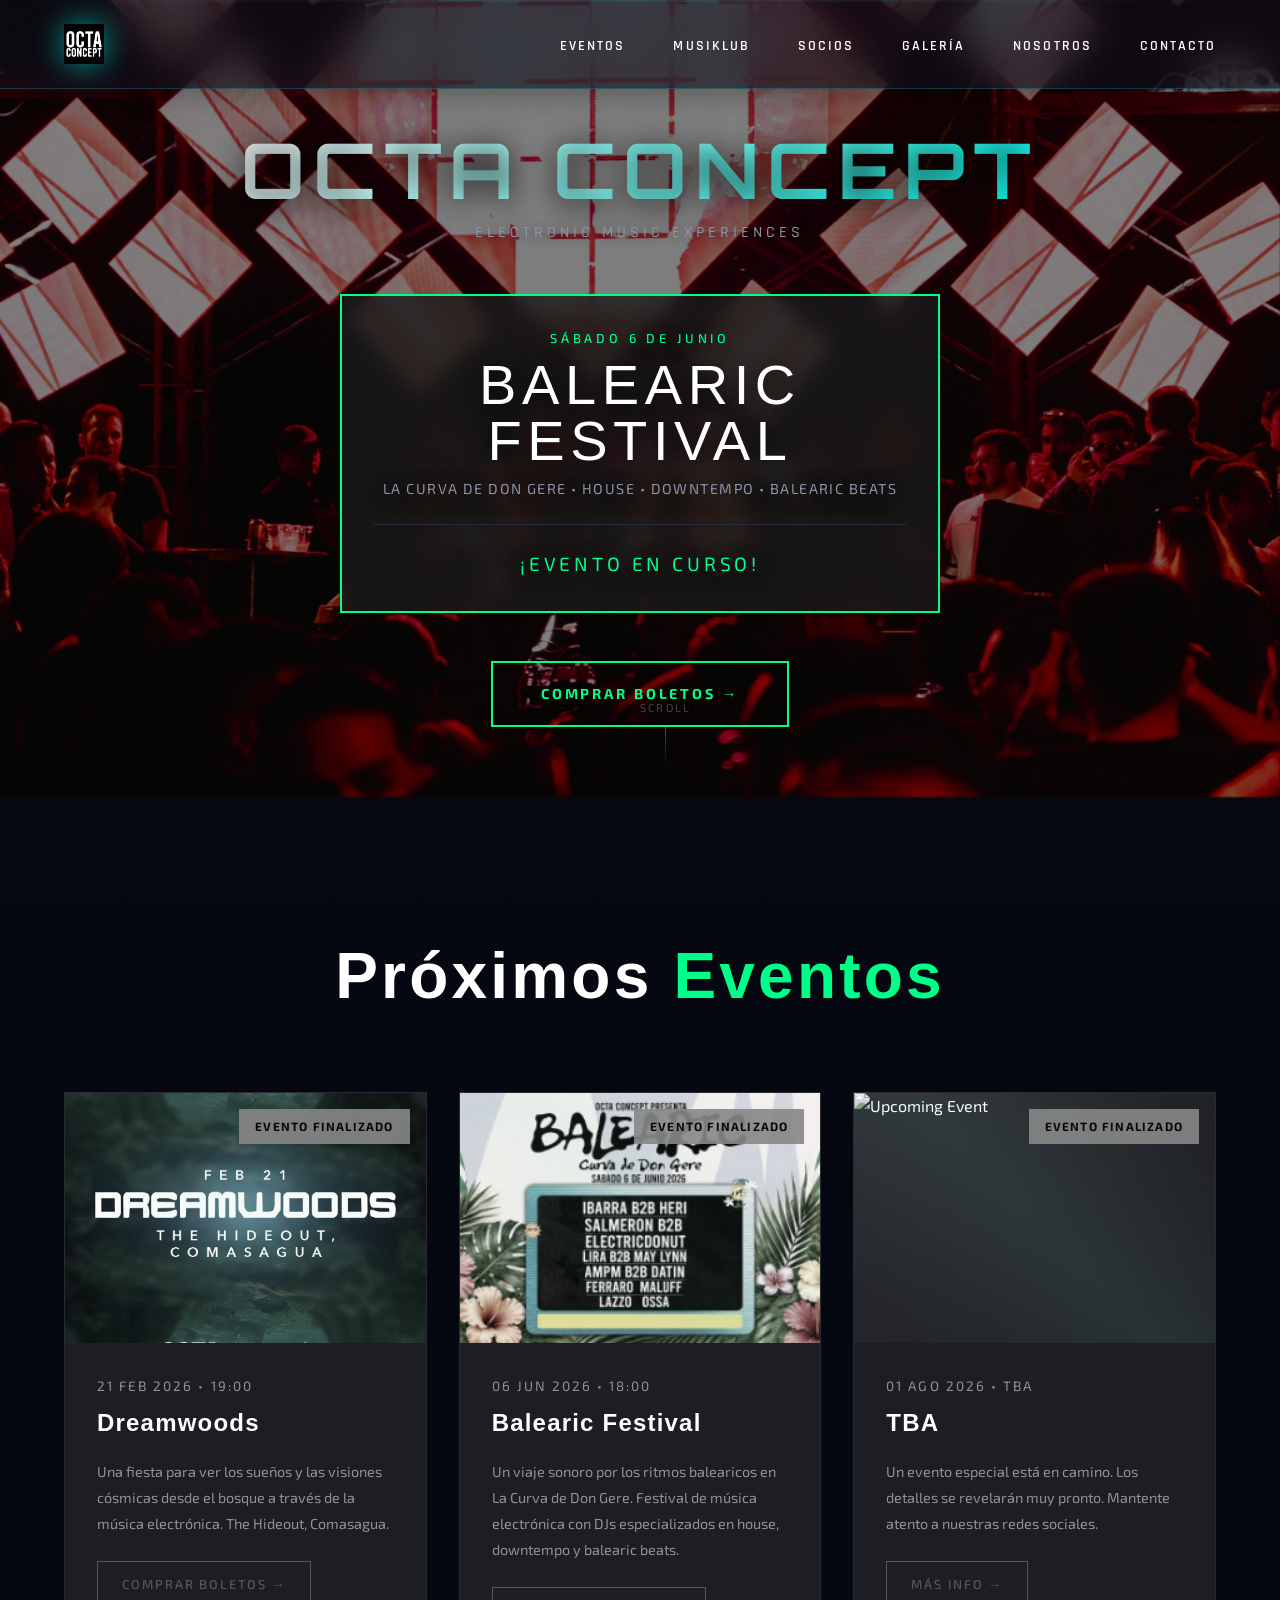
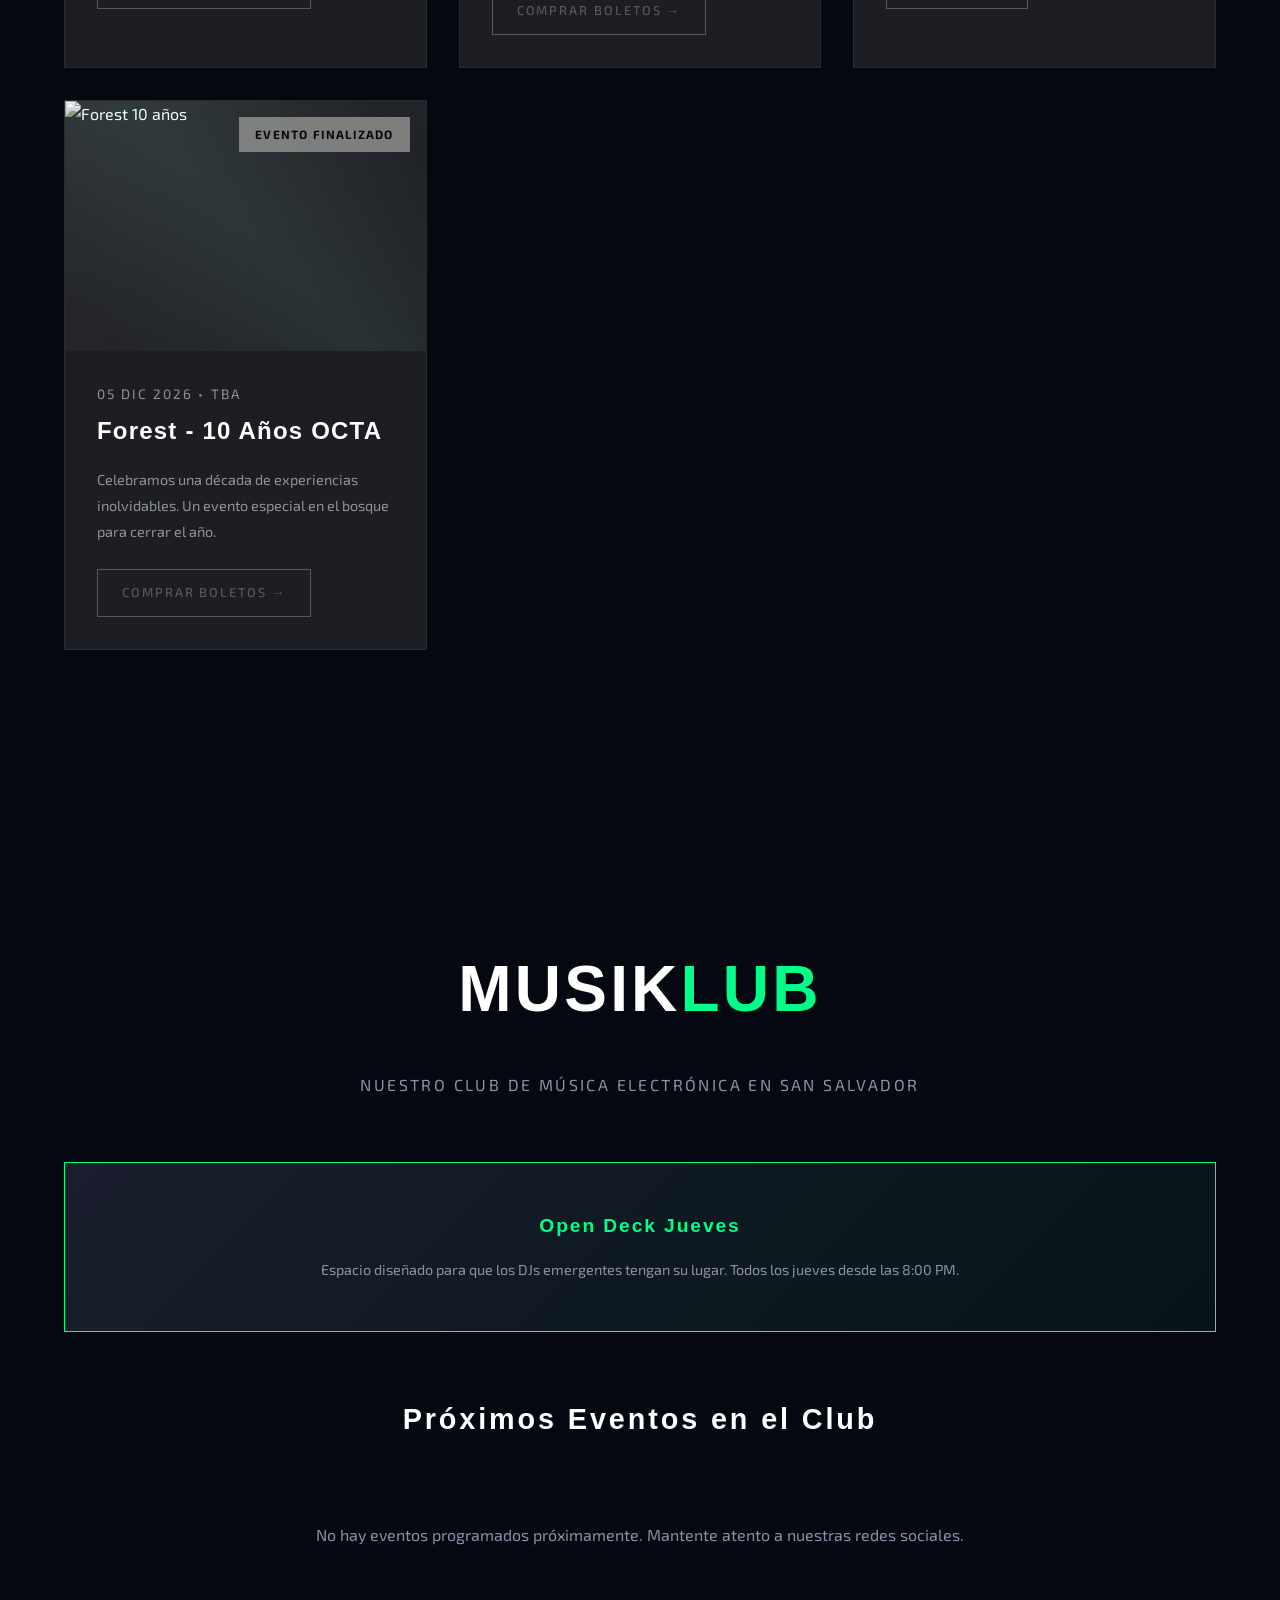
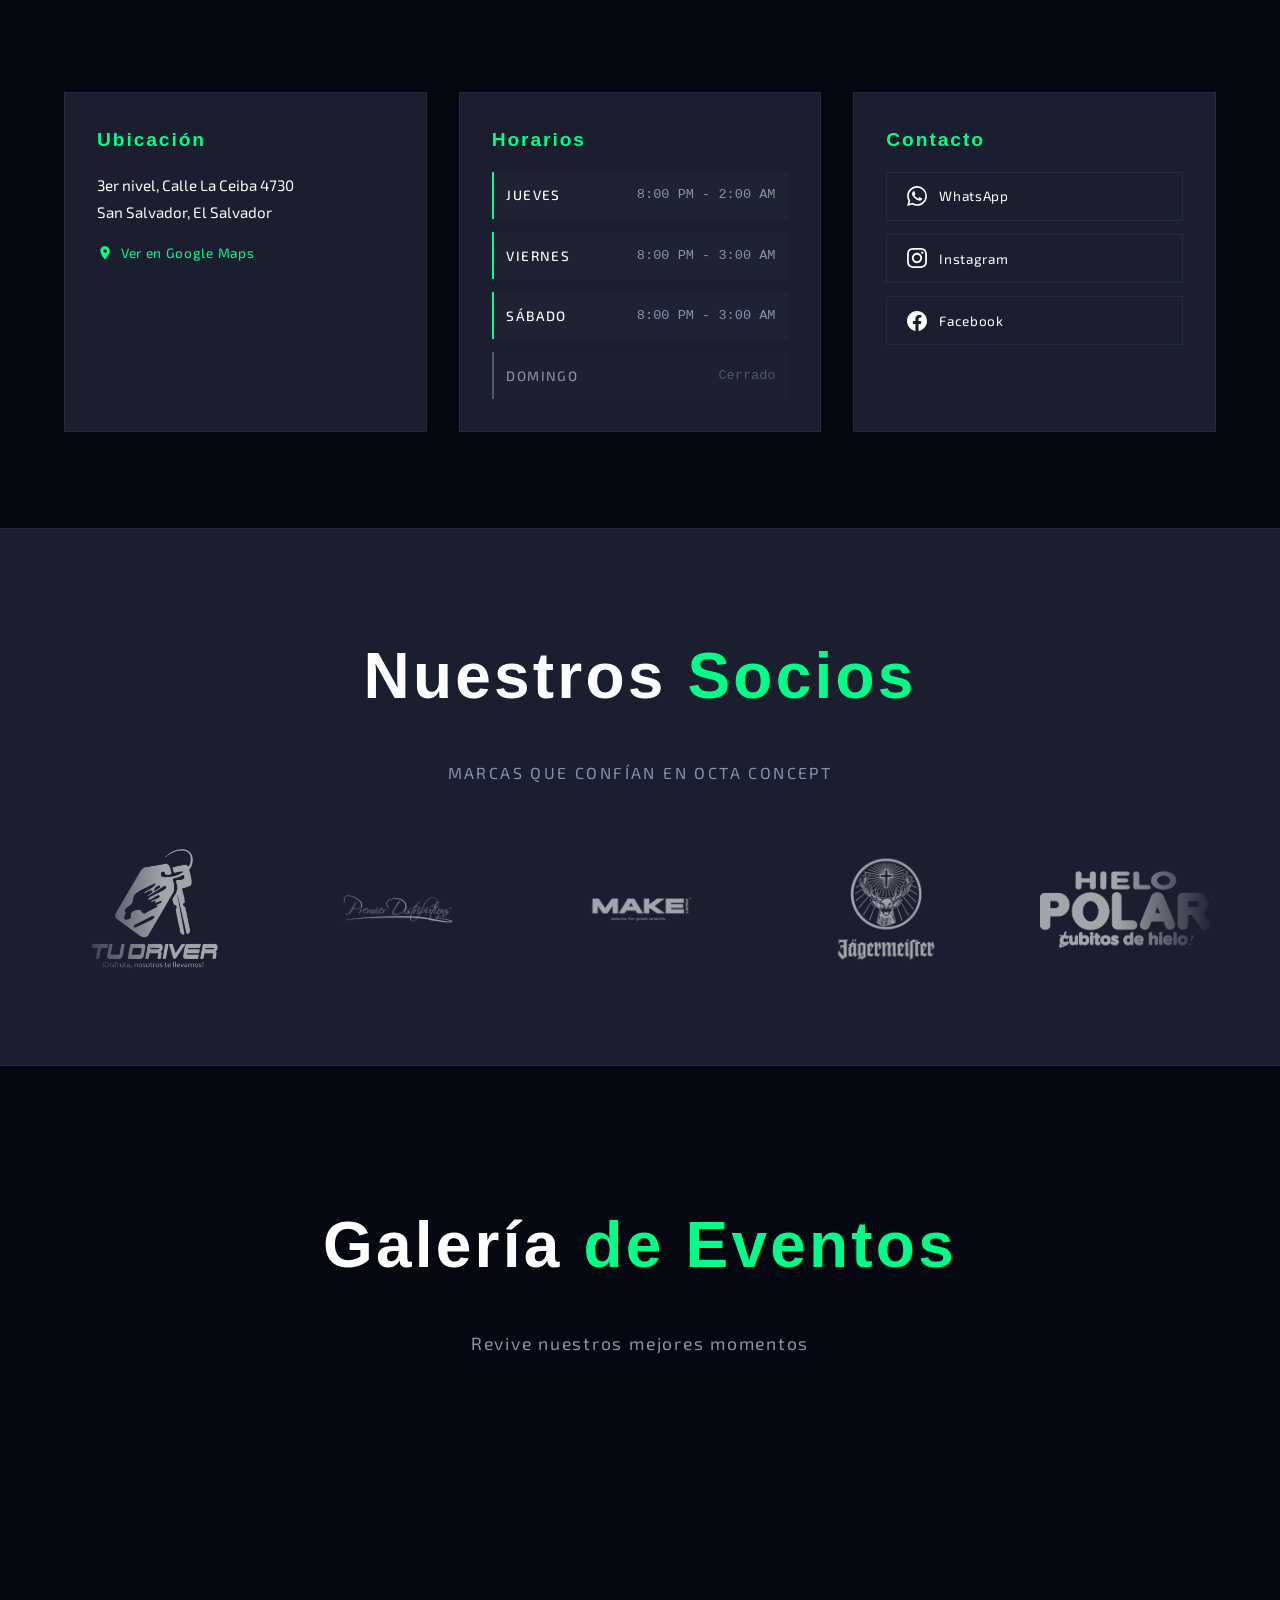
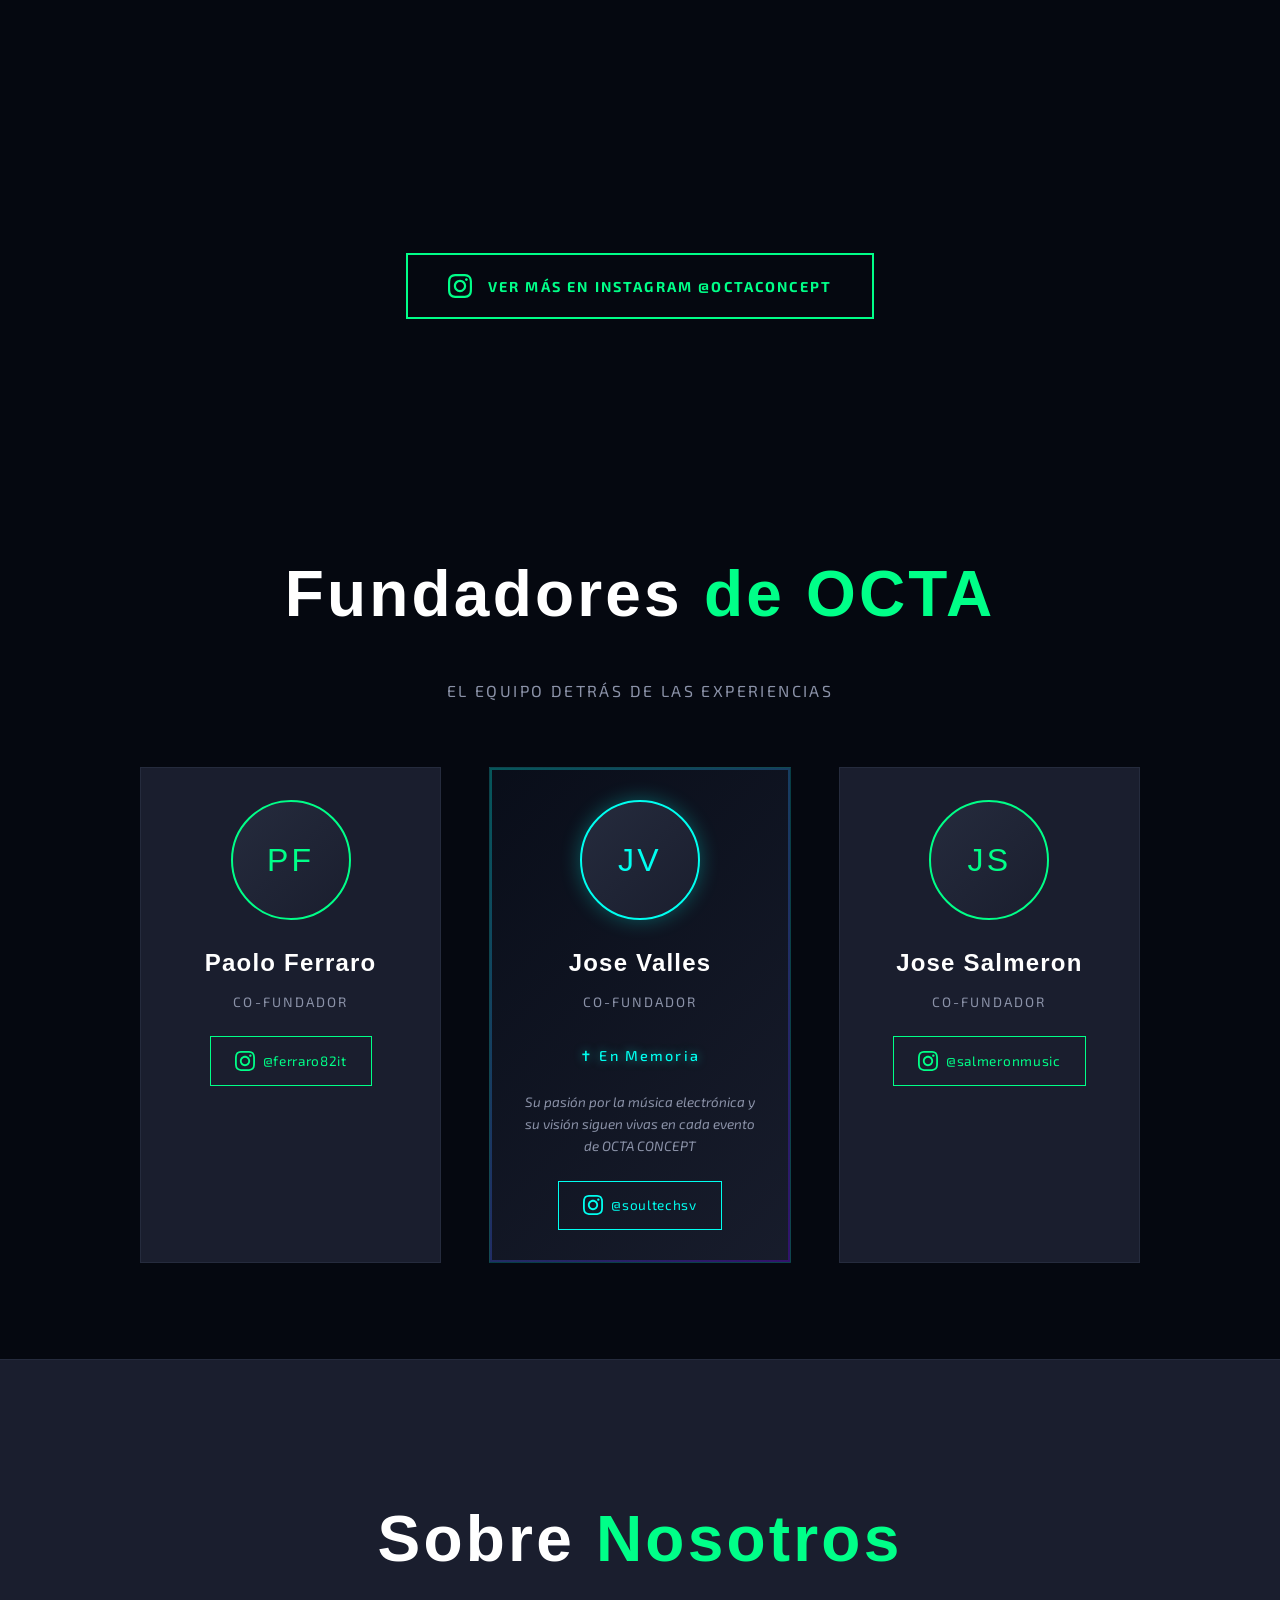
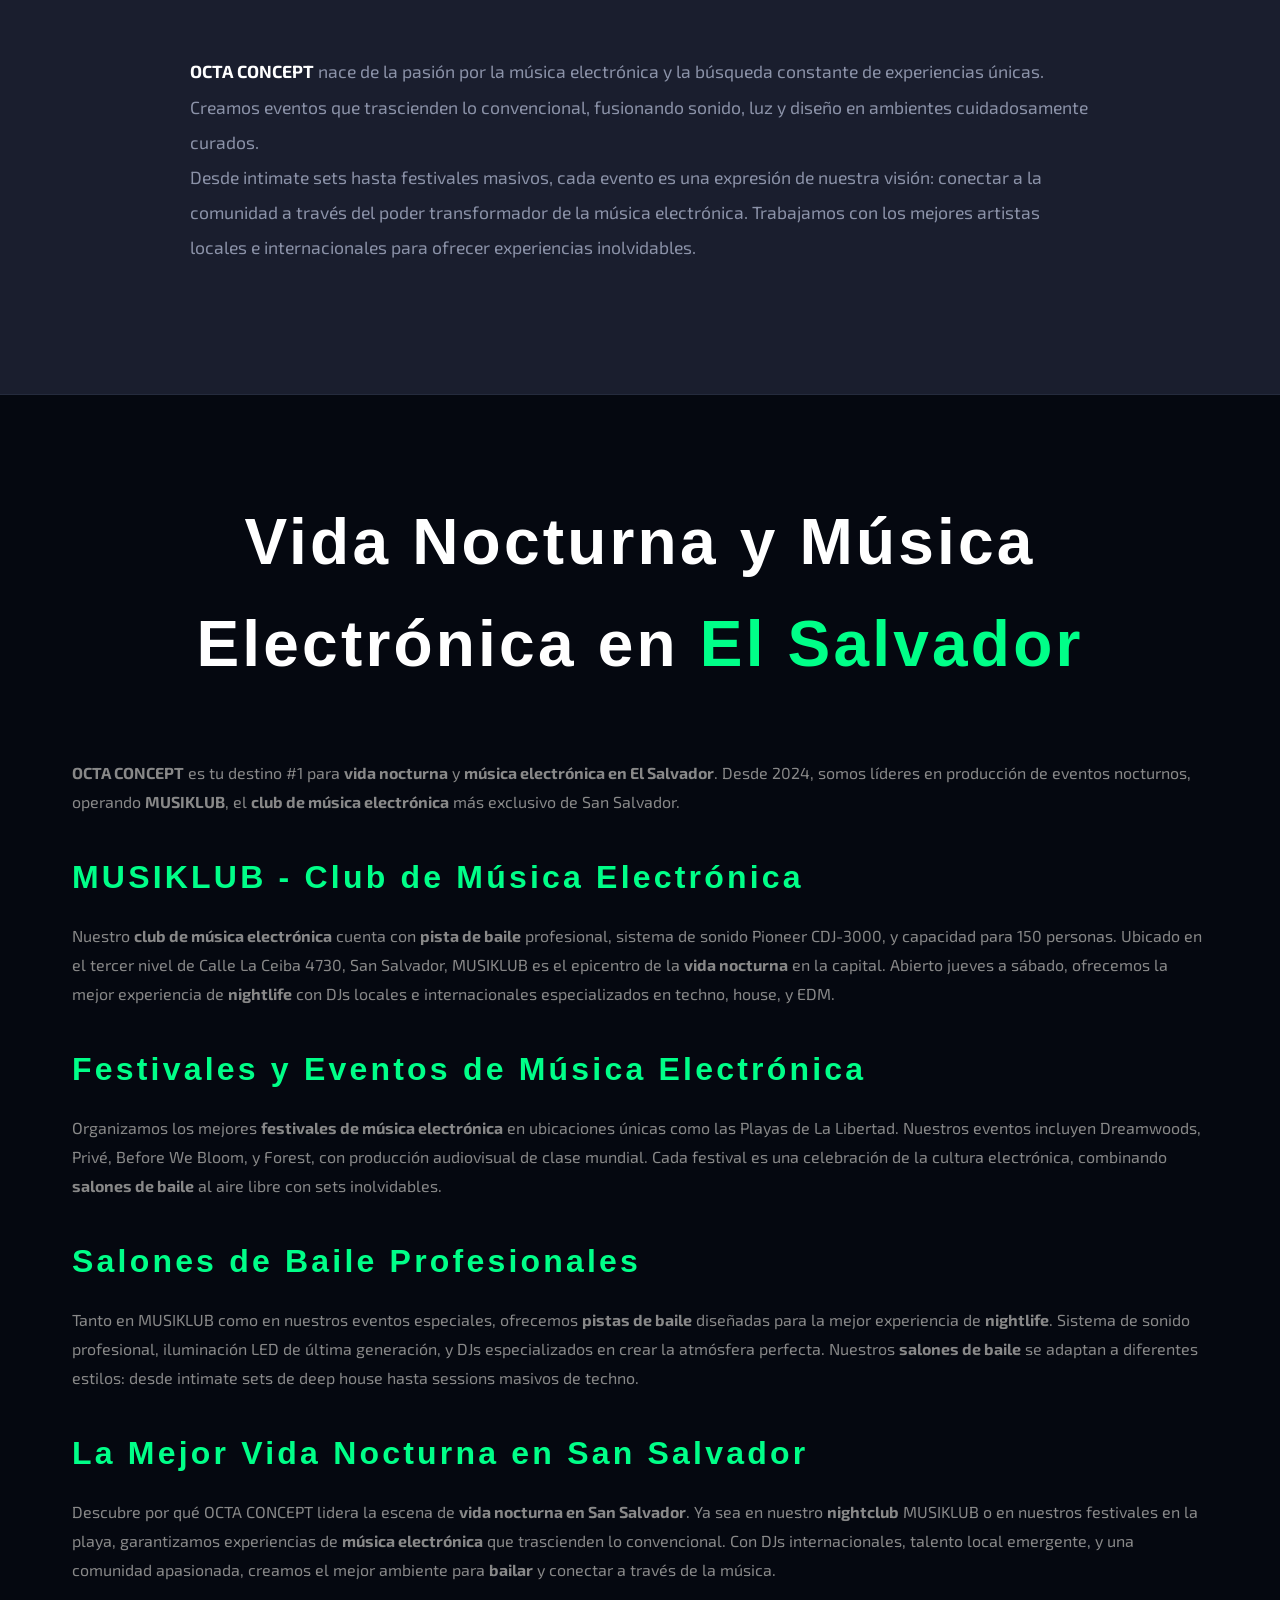
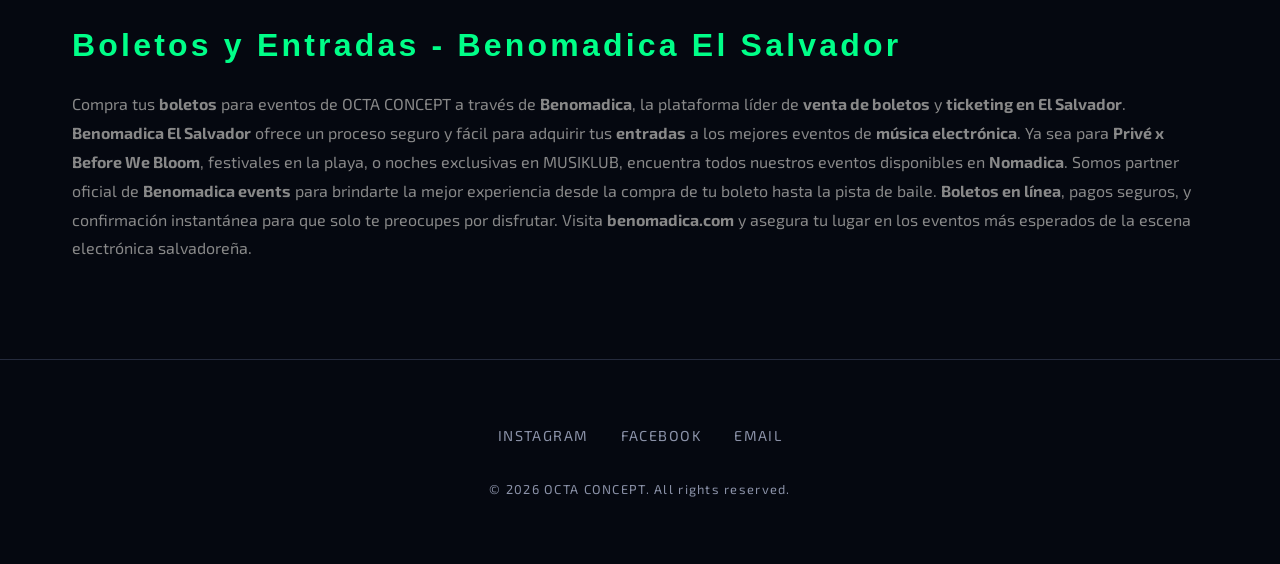
==== index.html @ ae5d41e4 "Add files via upload v71" ====
<!DOCTYPE html>
<html lang="es">
<head>
    <meta charset="UTF-8">
    <meta name="viewport" content="width=device-width, initial-scale=1.0">
    
    <!-- Primary Meta Tags -->
    <title>OCTA CONCEPT | Música Electrónica, Vida Nocturna y Clubs en El Salvador</title>
    <meta name="title" content="OCTA CONCEPT | Eventos de Música Electrónica en El Salvador">
    <meta name="description" content="🎵 OCTA CONCEPT - Líder en música electrónica y vida nocturna en El Salvador. Festivales, clubs, salones de baile y eventos con los mejores DJs. MUSIKLUB, el mejor club de música electrónica. ¡Vive la mejor experiencia nocturna!">
    <meta name="keywords" content="música electrónica, eventos El Salvador, techno, house, DJ, conciertos, festivales electrónicos, OCTA CONCEPT, vida nocturna, nightlife, club de música, nightclub, discoteca, salones de baile, pistas de baile, dance floor, vida nocturna San Salvador, clubs techno, lugares para bailar, fiesta nocturna, Privé, Before We Bloom, MUSIKLUB, Dreamwoods, nightlife San Salvador, club música electrónica, salón de baile, benomadica, nomadica, benomadica events, nomadica el salvador, boletos eventos, venta de boletos, ticketing el salvador, plataforma boletos">
    <meta name="author" content="OCTA CONCEPT">
    <meta name="robots" content="index, follow">
    <meta name="language" content="Spanish">
    <meta name="revisit-after" content="7 days">
    
    <!-- Canonical URL -->
    <link rel="canonical" href="https://octaconcept.com/">
    
    <!-- Open Graph / Facebook -->
    <meta property="og:type" content="website">
    <meta property="og:url" content="https://octaconcept.com/">
    <meta property="og:title" content="OCTA CONCEPT | Música Electrónica y Vida Nocturna en El Salvador">
    <meta property="og:description" content="Líder en música electrónica, vida nocturna y clubs en El Salvador. MUSIKLUB club de música electrónica, salones de baile profesionales. Próximo: Privé & Before We Bloom - 2 Mayo 2026. Boletos en Benomadica.">
    <meta property="og:image" content="https://octaconcept.com/hero-background.png">
    <meta property="og:image:width" content="1200">
    <meta property="og:image:height" content="630">
    <meta property="og:site_name" content="OCTA CONCEPT">
    <meta property="og:locale" content="es_SV">
    
    <!-- Twitter -->
    <meta property="twitter:card" content="summary_large_image">
    <meta property="twitter:url" content="https://octaconcept.com/">
    <meta property="twitter:title" content="OCTA CONCEPT | Vida Nocturna y Música Electrónica">
    <meta property="twitter:description" content="Música electrónica, vida nocturna y clubs en El Salvador. MUSIKLUB club de música electrónica, salones de baile. Próximo evento: Privé & Before We Bloom - 2 Mayo 2026. Boletos: Benomadica.">
    <meta property="twitter:image" content="https://octaconcept.com/hero-background.png">
    
    <!-- Favicon -->
    <link rel="icon" type="image/png" sizes="32x32" href="/favicon-32x32.png">
    <link rel="icon" type="image/png" sizes="512x512" href="/favicon.png">
    <link rel="shortcut icon" href="/favicon.ico">
    <link rel="apple-touch-icon" href="/apple-touch-icon.png">
    
    <!-- Geo Tags -->
    <meta name="geo.region" content="SV">
    <meta name="geo.placename" content="San Salvador">
    <meta name="geo.position" content="13.6929;-89.2182">
    
    <!-- Schema.org structured data -->
    <script type="application/ld+json">
    {
      "@context": "https://schema.org",
      "@type": "Organization",
      "name": "OCTA CONCEPT",
      "url": "https://octaconcept.com",
      "logo": "https://octaconcept.com/hero-background.png",
      "description": "Productora líder de eventos de música electrónica, vida nocturna y entretenimiento en El Salvador. MUSIKLUB club de música electrónica, salones de baile y festivales.",
      "address": {
        "@type": "PostalAddress",
        "addressCountry": "SV",
        "addressLocality": "San Salvador"
      },
      "sameAs": [
        "https://www.instagram.com/octaconcept/",
        "https://www.facebook.com/profile.php?id=61563383452796"
      ],
      "contactPoint": {
        "@type": "ContactPoint",
        "email": "salmeron@octaconcept.com",
        "contactType": "Customer Service"
      },
      "keywords": "música electrónica, vida nocturna, club de música, salones de baile, nightlife, nightclub, techno, house, DJ, festivales, San Salvador, El Salvador, benomadica, nomadica, boletos eventos, venta de boletos, ticketing"
    }
    </script>
    
    <!-- NightClub Schema for MUSIKLUB -->
    <script type="application/ld+json">
    {
      "@context": "https://schema.org",
      "@type": "NightClub",
      "name": "MUSIKLUB",
      "url": "https://octaconcept.com/musiklub",
      "description": "El mejor club de música electrónica en San Salvador. Pista de baile profesional, DJs internacionales, vida nocturna de clase mundial.",
      "address": {
        "@type": "PostalAddress",
        "streetAddress": "3er nivel, Calle La Ceiba 4730",
        "addressLocality": "San Salvador",
        "addressCountry": "SV"
      },
      "geo": {
        "@type": "GeoCoordinates",
        "latitude": "13.6929",
        "longitude": "-89.2182"
      },
      "openingHoursSpecification": [
        {
          "@type": "OpeningHoursSpecification",
          "dayOfWeek": "Thursday",
          "opens": "20:00",
          "closes": "02:00"
        },
        {
          "@type": "OpeningHoursSpecification",
          "dayOfWeek": "Friday",
          "opens": "20:00",
          "closes": "03:00"
        },
        {
          "@type": "OpeningHoursSpecification",
          "dayOfWeek": "Saturday",
          "opens": "20:00",
          "closes": "03:00"
        }
      ],
      "amenityFeature": [
        {
          "@type": "LocationFeatureSpecification",
          "name": "Pista de Baile",
          "value": true
        },
        {
          "@type": "LocationFeatureSpecification",
          "name": "DJ Booth Profesional",
          "value": true
        },
        {
          "@type": "LocationFeatureSpecification",
          "name": "Sistema de Sonido Pioneer",
          "value": true
        }
      ],
      "priceRange": "$$",
      "servesCuisine": "Nightlife",
      "keywords": "club música electrónica, vida nocturna, salón de baile, nightclub, techno, house, DJ, pista de baile, dance floor"
    }
    </script>
    
    <!-- Event Schema for Privé & Before We Bloom -->
    <script type="application/ld+json">
    {
      "@context": "https://schema.org",
      "@type": "Event",
      "name": "Privé & Before We Bloom (México)",
      "description": "Experiencia única y exclusiva con 2 DJs de México y talento local en un spot único en las Playas de La Libertad. Prepárate para vivir al máximo la música electrónica.",
      "image": [
        "https://octaconcept.com/hero-background.png",
        "https://images.unsplash.com/photo-1501612780327-45045538702b?w=1200&h=600&fit=crop"
      ],
      "startDate": "2026-05-02T18:00:00-06:00",
      "endDate": "2026-05-03T04:00:00-06:00",
      "eventStatus": "https://schema.org/EventScheduled",
      "eventAttendanceMode": "https://schema.org/OfflineEventAttendanceMode",
      "location": {
        "@type": "Place",
        "name": "Playas de La Libertad",
        "address": {
          "@type": "PostalAddress",
          "addressLocality": "La Libertad",
          "addressCountry": "SV"
        },
        "geo": {
          "@type": "GeoCoordinates",
          "latitude": "13.488",
          "longitude": "-89.322"
        }
      },
      "organizer": {
        "@type": "Organization",
        "name": "OCTA CONCEPT",
        "url": "https://octaconcept.com",
        "email": "salmeron@octaconcept.com"
      },
      "performer": [
        {
          "@type": "MusicGroup",
          "name": "Privé (México)"
        },
        {
          "@type": "MusicGroup",
          "name": "Before We Bloom (México)"
        },
        {
          "@type": "MusicGroup",
          "name": "Talento Local El Salvador"
        }
      ],
      "offers": {
        "@type": "Offer",
        "url": "https://www.funcapital.com/",
        "price": "0",
        "priceCurrency": "USD",
        "availability": "https://schema.org/PreOrder",
        "validFrom": "2026-03-31T00:00:00-06:00"
      }
    }
    </script>
    
    <!-- Meta Pixel Code -->
    <script>
    !function(f,b,e,v,n,t,s)
    {if(f.fbq)return;n=f.fbq=function(){n.callMethod?
    n.callMethod.apply(n,arguments):n.queue.push(arguments)};
    if(!f._fbq)f._fbq=n;n.push=n;n.loaded=!0;n.version='2.0';
    n.queue=[];t=b.createElement(e);t.async=!0;
    t.src=v;s=b.getElementsByTagName(e)[0];
    s.parentNode.insertBefore(t,s)}(window, document,'script',
    'https://connect.facebook.net/en_US/fbevents.js');
    fbq('init', '1417485470166750');
    fbq('track', 'PageView');
    
    // Track custom events
    fbq('trackCustom', 'VisitedHomepage');
    </script>
    <noscript><img height="1" width="1" style="display:none"
    src="https://www.facebook.com/tr?id=1417485470166750&ev=PageView&noscript=1"
    /></noscript>
    <!-- End Meta Pixel Code -->
    
    <!-- Google tag (gtag.js) -->
    <script async src="https://www.googletagmanager.com/gtag/js?id=G-ENF7WMPDEJ"></script>
    <script>
      window.dataLayer = window.dataLayer || [];
      function gtag(){dataLayer.push(arguments);}
      gtag('js', new Date());
      gtag('config', 'G-ENF7WMPDEJ');
      
      // Event tracking helper
      window.trackEvent = function(eventName, eventParams) {
        gtag('event', eventName, eventParams);
      };
    </script>
    
    <link rel="preconnect" href="https://fonts.googleapis.com">
    <link rel="preconnect" href="https://fonts.gstatic.com" crossorigin>
    <link href="https://fonts.googleapis.com/css2?family=Orbitron:wght@400;500;700;900&family=Rajdhani:wght@300;400;500;600;700&family=Exo+2:wght@300;400;500;600;700&display=swap" rel="stylesheet">
    <style>
        :root {
            /* Cyberpunk Color Palette */
            --primary: #050810;
            --secondary: #FFFFFF;
            --dark-bg: #0A0E1A;
            --darker-bg: #050810;
            
            /* Neon Colors */
            --neon-cyan: #00FFF0;
            --neon-pink: #FF006E;
            --neon-purple: #7000FF;
            --neon-green: #00FF88;
            --neon-blue: #0080FF;
            --neon-yellow: #FFE600;
            
            /* Accents */
            --accent: var(--neon-green);
            --accent-secondary: var(--neon-cyan);
            --accent-tertiary: var(--neon-pink);
            
            /* Surfaces */
            --surface: #1A1E2E;
            --surface-light: #252B3D;
            --glass-bg: rgba(10, 14, 26, 0.6);
            --glass-border: rgba(0, 255, 240, 0.2);
            
            /* Text */
            --text-muted: #8B92A8;
            --text-dim: #5A6273;
            
            /* Shadows & Glows */
            --glow-cyan: 0 0 20px rgba(0, 255, 240, 0.5), 0 0 40px rgba(0, 255, 240, 0.3);
            --glow-pink: 0 0 20px rgba(255, 0, 110, 0.5), 0 0 40px rgba(255, 0, 110, 0.3);
            --glow-green: 0 0 20px rgba(0, 255, 136, 0.5), 0 0 40px rgba(0, 255, 136, 0.3);
            --glow-purple: 0 0 20px rgba(112, 0, 255, 0.5), 0 0 40px rgba(112, 0, 255, 0.3);
        }

        * {
            margin: 0;
            padding: 0;
            box-sizing: border-box;
        }

        body {
            font-family: 'Exo 2', -apple-system, sans-serif;
            background: var(--primary);
            color: var(--secondary);
            overflow-x: hidden;
            line-height: 1.6;
            position: relative;
        }
        
        /* Cyberpunk Grid Background */
        body::before {
            content: '';
            position: fixed;
            top: 0;
            left: 0;
            width: 100%;
            height: 100%;
            background-image: 
                linear-gradient(rgba(0, 255, 240, 0.03) 1px, transparent 1px),
                linear-gradient(90deg, rgba(0, 255, 240, 0.03) 1px, transparent 1px);
            background-size: 50px 50px;
            pointer-events: none;
            z-index: 0;
            opacity: 0.3;
        }

        /* Noise Texture Overlay */
        body::after {
            content: '';
            position: fixed;
            top: 0;
            left: 0;
            width: 100%;
            height: 100%;
            pointer-events: none;
            background-image: url("data:image/svg+xml,%3Csvg viewBox='0 0 400 400' xmlns='http://www.w3.org/2000/svg'%3E%3Cfilter id='noiseFilter'%3E%3CfeTurbulence type='fractalNoise' baseFrequency='0.9' numOctaves='4' stitchTiles='stitch'/%3E%3C/filter%3E%3Crect width='100%25' height='100%25' filter='url(%23noiseFilter)' opacity='0.03'/%3E%3C/svg%3E");
            z-index: 10000;
            mix-blend-mode: overlay;
        }
        
        /* Cyberpunk Scan Lines */
        @keyframes scan {
            0% { transform: translateY(-100%); }
            100% { transform: translateY(100vh); }
        }
        
        .scan-line {
            position: fixed;
            top: 0;
            left: 0;
            width: 100%;
            height: 2px;
            background: linear-gradient(90deg, transparent, var(--neon-cyan), transparent);
            opacity: 0.1;
            pointer-events: none;
            z-index: 9999;
            animation: scan 8s linear infinite;
        }

        /* Navigation */
        nav {
            position: fixed;
            top: 0;
            width: 100%;
            z-index: 1000;
            padding: 1.5rem 4rem;
            display: flex;
            justify-content: space-between;
            align-items: center;
            background: var(--glass-bg);
            backdrop-filter: blur(20px);
            border-bottom: 1px solid var(--glass-border);
            box-shadow: 0 4px 30px rgba(0, 0, 0, 0.3);
            animation: slideDown 0.8s ease;
        }

        @keyframes slideDown {
            from {
                transform: translateY(-100%);
            }
            to {
                transform: translateY(0);
            }
        }

        .logo-link {
            display: block;
            line-height: 0;
        }
        
        .logo-img {
            height: 40px;
            width: auto;
            filter: brightness(1.2) drop-shadow(0 0 15px rgba(0, 255, 240, 0.6));
            transition: all 0.4s cubic-bezier(0.4, 0, 0.2, 1);
            animation: logo-glow-pulse 3s ease-in-out infinite;
        }
        
        @keyframes logo-glow-pulse {
            0%, 100% { 
                filter: brightness(1.2) drop-shadow(0 0 15px rgba(0, 255, 240, 0.6));
            }
            50% { 
                filter: brightness(1.4) drop-shadow(0 0 25px rgba(0, 255, 240, 0.9)) drop-shadow(0 0 35px rgba(0, 255, 136, 0.6));
            }
        }
        
        .logo-link:hover .logo-img {
            filter: brightness(1.5) drop-shadow(0 0 20px rgba(0, 255, 240, 0.9)) drop-shadow(0 0 40px rgba(0, 255, 136, 0.7));
            transform: scale(1.05);
        }

        nav ul {
            display: flex;
            gap: 3rem;
            list-style: none;
        }

        nav a {
            color: var(--secondary);
            text-decoration: none;
            font-size: 0.85rem;
            letter-spacing: 0.15em;
            text-transform: uppercase;
            position: relative;
            font-family: 'Rajdhani', sans-serif;
            font-weight: 600;
            transition: all 0.3s cubic-bezier(0.4, 0, 0.2, 1);
        }

        nav a::after {
            content: '';
            position: absolute;
            bottom: -4px;
            left: 0;
            width: 0;
            height: 2px;
            background: linear-gradient(90deg, var(--neon-cyan), var(--neon-green));
            box-shadow: var(--glow-cyan);
            transition: width 0.4s cubic-bezier(0.4, 0, 0.2, 1);
        }

        nav a:hover {
            color: var(--neon-cyan);
            text-shadow: var(--glow-cyan);
        }

        nav a:hover::after {
            width: 100%;
        }

        /* Hero Section */
        .hero {
            min-height: 85vh;
            height: auto;
            display: flex;
            align-items: center;
            justify-content: center;
            position: relative;
            overflow: hidden;
            background-image: url('hero-background.png');
            background-size: cover;
            background-position: center;
            background-attachment: fixed;
            padding: 8rem 2rem 4rem 2rem;
        }

        /* Mobile fix for background image */
        @media (max-width: 768px) {
            .hero {
                background-attachment: scroll;
                background-size: cover;
                background-position: center center;
            }
        }

        /* Dark overlay for text contrast */
        .hero::before {
            content: '';
            position: absolute;
            top: 0;
            left: 0;
            right: 0;
            bottom: 0;
            background: rgba(0, 0, 0, 0.5);
            z-index: 1;
        }

        .hero-content {
            text-align: center;
            z-index: 2;
            animation: fadeInUp 1.2s ease;
            text-shadow: 0 4px 20px rgba(0, 0, 0, 0.8);
        }

        @keyframes fadeInUp {
            from {
                opacity: 0;
                transform: translateY(40px);
            }
            to {
                opacity: 1;
                transform: translateY(0);
            }
        }

        .hero h1 {
            font-size: clamp(2.5rem, 6vw, 5rem);
            font-weight: 700;
            letter-spacing: 0.1em;
            margin-bottom: 0.5rem;
            font-family: 'Orbitron', sans-serif;
            line-height: 1.1;
            text-shadow: 0 4px 30px rgba(0, 0, 0, 0.9);
            background: linear-gradient(135deg, #FFFFFF 0%, var(--neon-cyan) 100%);
            -webkit-background-clip: text;
            -webkit-text-fill-color: transparent;
            background-clip: text;
        }

        .hero .subtitle {
            font-size: clamp(0.75rem, 1.5vw, 1rem);
            color: var(--text-muted);
            letter-spacing: 0.25em;
            text-transform: uppercase;
            animation: fadeInUp 1.2s ease 0.2s both;
            text-shadow: 0 2px 15px rgba(0, 0, 0, 0.8);
            font-family: 'Rajdhani', sans-serif;
            font-weight: 500;
        }

        /* Featured Event in Hero */
        .featured-event {
            margin: 3rem 0 2rem 0;
            padding: 2rem;
            background: rgba(26, 26, 26, 0.8);
            border: 2px solid var(--accent);
            backdrop-filter: blur(10px);
            animation: fadeInUp 1.2s ease 0.4s both;
            max-width: 600px;
            margin-left: auto;
            margin-right: auto;
        }

        .featured-event-label {
            font-size: 0.8rem;
            color: var(--accent);
            letter-spacing: 0.3em;
            text-transform: uppercase;
            margin-bottom: 0.5rem;
            font-weight: 500;
        }

        .featured-event-name {
            font-size: clamp(2rem, 5vw, 3.5rem);
            font-family: 'Bebas Neue', sans-serif;
            color: var(--secondary);
            letter-spacing: 0.1em;
            margin-bottom: 0.5rem;
            line-height: 1;
        }

        .featured-event-date {
            font-size: 0.9rem;
            color: var(--text-muted);
            letter-spacing: 0.1em;
            text-transform: uppercase;
            margin-bottom: 1.5rem;
        }

        /* Countdown Timer */
        .countdown {
            display: flex;
            justify-content: center;
            align-items: center;
            gap: 0.5rem;
            margin-top: 1.5rem;
            padding-top: 1.5rem;
            border-top: 1px solid var(--surface-light);
        }

        .countdown-item {
            display: flex;
            flex-direction: column;
            align-items: center;
            min-width: 60px;
        }

        .countdown-value {
            font-size: clamp(1.8rem, 4vw, 2.5rem);
            font-family: 'Bebas Neue', sans-serif;
            color: var(--accent);
            line-height: 1;
            letter-spacing: 0.05em;
        }

        .countdown-label {
            font-size: 0.65rem;
            color: var(--text-muted);
            text-transform: uppercase;
            letter-spacing: 0.15em;
            margin-top: 0.3rem;
        }

        .countdown-separator {
            font-size: 2rem;
            color: var(--accent);
            opacity: 0.5;
            font-family: 'Bebas Neue', sans-serif;
            margin: 0 0.2rem;
        }

        @media (max-width: 768px) {
            .countdown-item {
                min-width: 50px;
            }

            .countdown-value {
                font-size: 1.5rem;
            }

            .countdown-label {
                font-size: 0.6rem;
            }

            .countdown-separator {
                font-size: 1.5rem;
            }
        }

        .cta-button {
            display: inline-block;
            margin-top: 1rem;
            padding: 1.2rem 3rem;
            background: transparent;
            border: 2px solid var(--accent);
            color: var(--accent);
            text-decoration: none;
            text-transform: uppercase;
            letter-spacing: 0.2em;
            font-weight: 700;
            font-size: 0.9rem;
            transition: all 0.4s ease;
            position: relative;
            overflow: hidden;
            animation: fadeInUp 1.2s ease 0.6s both;
        }

        .cta-button::before {
            content: '';
            position: absolute;
            top: 0;
            left: -100%;
            width: 100%;
            height: 100%;
            background: var(--accent);
            transition: left 0.4s ease;
            z-index: -1;
        }

        .cta-button:hover::before {
            left: 0;
        }

        .cta-button:hover {
            color: var(--primary);
        }

        /* Animated Background Grid */
        .grid-bg {
            position: absolute;
            top: 0;
            left: 0;
            width: 100%;
            height: 100%;
            opacity: 0.1;
            z-index: 1;
        }

        .grid-bg::before {
            content: '';
            position: absolute;
            width: 100%;
            height: 100%;
            background-image: 
                linear-gradient(var(--accent) 1px, transparent 1px),
                linear-gradient(90deg, var(--accent) 1px, transparent 1px);
            background-size: 50px 50px;
            animation: gridMove 20s linear infinite;
        }

        @keyframes gridMove {
            0% {
                transform: translate(0, 0);
            }
            100% {
                transform: translate(50px, 50px);
            }
        }

        /* Section Styles */
        section {
            padding: 8rem 4rem;
            position: relative;
        }

        .section-title {
            font-size: clamp(2.5rem, 6vw, 4rem);
            font-weight: 700;
            margin-bottom: 4rem;
            letter-spacing: 0.05em;
            font-family: 'Bebas Neue', sans-serif;
            text-align: center;
        }

        .section-title span {
            color: var(--accent);
        }

        /* Events Grid */
        .events-grid {
            display: grid;
            grid-template-columns: repeat(auto-fit, minmax(350px, 1fr));
            gap: 2rem;
            margin-bottom: 4rem;
        }

        .event-card {
            background: var(--surface);
            border: 1px solid var(--surface-light);
            overflow: hidden;
            transition: all 0.4s ease;
            position: relative;
            animation: fadeIn 0.8s ease;
        }

        @keyframes fadeIn {
            from {
                opacity: 0;
                transform: translateY(20px);
            }
            to {
                opacity: 1;
                transform: translateY(0);
            }
        }

        .event-card:hover {
            border-color: var(--accent);
            transform: translateY(-5px);
        }

        /* Past Event Styles */
        .event-card.past-event {
            opacity: 0.5;
            filter: grayscale(70%);
        }

        .event-card.past-event:hover {
            border-color: var(--text-muted);
            transform: translateY(0);
            opacity: 0.6;
        }

        .event-card.past-event .event-date {
            color: var(--text-muted);
        }

        .event-card.past-event .ticket-button {
            opacity: 0.5;
            pointer-events: none;
            border-color: var(--text-muted);
            color: var(--text-muted);
        }

        .past-label {
            position: absolute;
            top: 1rem;
            right: 1rem;
            background: rgba(136, 136, 136, 0.9);
            color: var(--primary);
            padding: 0.5rem 1rem;
            font-size: 0.75rem;
            font-weight: 700;
            text-transform: uppercase;
            letter-spacing: 0.1em;
            z-index: 10;
        }

        .event-image {
            width: 100%;
            height: 250px;
            background: linear-gradient(135deg, var(--surface-light) 0%, var(--surface) 100%);
            position: relative;
            overflow: hidden;
        }

        .event-image::before {
            content: '';
            position: absolute;
            top: 50%;
            left: 50%;
            transform: translate(-50%, -50%);
            width: 200%;
            height: 200%;
            background: linear-gradient(45deg, transparent 30%, var(--accent) 50%, transparent 70%);
            opacity: 0.1;
            animation: shimmer 3s ease-in-out infinite;
        }

        @keyframes shimmer {
            0%, 100% {
                transform: translate(-50%, -50%) rotate(0deg);
            }
            50% {
                transform: translate(-50%, -50%) rotate(180deg);
            }
        }

        .event-image img {
            width: 100%;
            height: 100%;
            object-fit: cover;
            transition: transform 0.6s ease;
        }

        .event-card:hover .event-image img {
            transform: scale(1.05);
        }

        .event-info {
            padding: 2rem;
        }

        .event-date {
            color: var(--accent);
            font-size: 0.85rem;
            letter-spacing: 0.15em;
            text-transform: uppercase;
            margin-bottom: 0.5rem;
        }

        .event-title {
            font-size: 1.5rem;
            font-weight: 700;
            margin-bottom: 1rem;
            font-family: 'Bebas Neue', sans-serif;
            letter-spacing: 0.05em;
        }

        .event-description {
            color: var(--text-muted);
            font-size: 0.9rem;
            margin-bottom: 1.5rem;
            line-height: 1.8;
        }

        .ticket-button {
            display: inline-flex;
            align-items: center;
            gap: 0.5rem;
            padding: 0.8rem 1.5rem;
            background: transparent;
            border: 1px solid var(--accent);
            color: var(--accent);
            text-decoration: none;
            text-transform: uppercase;
            letter-spacing: 0.15em;
            font-size: 0.8rem;
            font-weight: 500;
            transition: all 0.3s ease;
        }

        .ticket-button:hover {
            background: var(--accent);
            color: var(--primary);
        }

        /* MUSIKLUB Section */
        .musiklub-section {
            padding: 6rem 4rem;
            background: var(--primary);
            position: relative;
        }

        .musiklub-subtitle {
            text-align: center;
            color: var(--text-muted);
            font-size: 1rem;
            margin-top: -2rem;
            margin-bottom: 4rem;
            letter-spacing: 0.15em;
            text-transform: uppercase;
        }

        .musiklub-container {
            max-width: 1200px;
            margin: 0 auto;
            display: flex;
            flex-direction: column;
            gap: 4rem;
        }

        /* Open Deck Featured at top */
        .open-deck-featured {
            width: 100%;
        }

        .open-deck-featured .info-card.highlight {
            border-color: var(--accent);
            background: linear-gradient(135deg, var(--surface) 0%, rgba(0, 255, 136, 0.05) 100%);
            padding: 3rem;
            text-align: center;
        }

        /* Events full width */
        .musiklub-events-full {
            width: 100%;
        }

        /* Club info at bottom */
        .musiklub-info-bottom {
            display: grid;
            grid-template-columns: repeat(auto-fit, minmax(300px, 1fr));
            gap: 2rem;
            margin-top: 2rem;
        }

        .info-card-small {
            background: var(--surface);
            border: 1px solid var(--surface-light);
            padding: 2rem;
            transition: all 0.3s ease;
        }

        .info-card-small:hover {
            border-color: var(--accent);
        }

        .musiklub-info {
            display: flex;
            flex-direction: column;
            gap: 1.5rem;
        }

        .info-card {
            background: var(--surface);
            border: 1px solid var(--surface-light);
            padding: 2rem;
            transition: all 0.3s ease;
        }

        .info-card:hover {
            border-color: var(--accent);
        }

        .info-card.highlight {
            border-color: var(--accent);
            background: linear-gradient(135deg, var(--surface) 0%, rgba(0, 255, 136, 0.05) 100%);
        }

        .info-title {
            font-size: 1.2rem;
            font-family: 'Bebas Neue', sans-serif;
            color: var(--accent);
            margin-bottom: 1rem;
            letter-spacing: 0.1em;
        }

        .info-address {
            color: var(--secondary);
            font-size: 0.95rem;
            line-height: 1.8;
            margin-bottom: 1rem;
        }

        .map-link {
            display: inline-flex;
            align-items: center;
            gap: 0.5rem;
            color: var(--accent);
            text-decoration: none;
            font-size: 0.85rem;
            transition: all 0.3s ease;
            letter-spacing: 0.05em;
        }

        .map-link:hover {
            gap: 0.8rem;
        }

        .schedule-list {
            display: flex;
            flex-direction: column;
            gap: 0.8rem;
        }

        .schedule-item {
            display: flex;
            justify-content: space-between;
            padding: 0.8rem;
            background: rgba(255, 255, 255, 0.02);
            border-left: 2px solid var(--accent);
        }

        .schedule-item.closed {
            opacity: 0.5;
            border-left-color: var(--text-muted);
        }

        .schedule-item .day {
            font-weight: 500;
            color: var(--secondary);
            text-transform: uppercase;
            font-size: 0.85rem;
            letter-spacing: 0.1em;
        }

        .schedule-item .hours {
            color: var(--text-muted);
            font-size: 0.85rem;
            font-family: 'Space Mono', monospace;
        }

        .contact-links {
            display: flex;
            flex-direction: column;
            gap: 0.8rem;
        }

        .contact-button {
            display: flex;
            align-items: center;
            gap: 0.8rem;
            padding: 0.8rem 1.2rem;
            background: transparent;
            border: 1px solid var(--surface-light);
            color: var(--secondary);
            text-decoration: none;
            font-size: 0.85rem;
            transition: all 0.3s ease;
            letter-spacing: 0.05em;
        }

        .contact-button:hover {
            border-color: var(--accent);
            background: rgba(0, 255, 136, 0.05);
            color: var(--accent);
        }

        .contact-button.whatsapp:hover {
            border-color: #25D366;
            color: #25D366;
        }

        .contact-button.instagram:hover {
            border-color: #E4405F;
            color: #E4405F;
        }

        .contact-button.facebook:hover {
            border-color: #1877F2;
            color: #1877F2;
        }

        .recurring-event-desc {
            color: var(--text-muted);
            font-size: 0.9rem;
            line-height: 1.8;
        }

        .musiklub-events {
            display: flex;
            flex-direction: column;
        }

        .events-subtitle {
            font-size: 1.8rem;
            font-family: 'Bebas Neue', sans-serif;
            color: var(--secondary);
            margin-bottom: 2rem;
            letter-spacing: 0.1em;
            text-align: center;
        }

        .club-events-grid {
            display: grid;
            grid-template-columns: repeat(4, 1fr);
            gap: 1.5rem;
            max-width: 1400px;
            margin: 0 auto;
        }

        .club-event-card {
            background: var(--glass-bg);
            border: 1px solid var(--glass-border);
            backdrop-filter: blur(10px);
            padding: 1.5rem;
            display: flex;
            flex-direction: column;
            gap: 0.5rem;
            transition: all 0.4s cubic-bezier(0.4, 0, 0.2, 1);
            position: relative;
            overflow: hidden;
            text-align: center;
        }

        .club-event-card::before {
            content: '';
            position: absolute;
            top: 0;
            left: 0;
            right: 0;
            bottom: 0;
            border: 2px solid transparent;
            background: linear-gradient(135deg, var(--neon-cyan), var(--neon-purple)) border-box;
            -webkit-mask: linear-gradient(#fff 0 0) padding-box, linear-gradient(#fff 0 0);
            -webkit-mask-composite: xor;
            mask-composite: exclude;
            opacity: 0;
            transition: opacity 0.4s ease;
        }

        .club-event-card:hover::before {
            opacity: 1;
        }

        .club-event-card:hover {
            transform: translateY(-5px);
            box-shadow: 0 10px 40px rgba(0, 255, 240, 0.3);
        }

        .event-month {
            font-size: 0.65rem;
            color: var(--neon-green);
            text-transform: uppercase;
            letter-spacing: 0.2em;
            font-weight: 700;
            font-family: 'Rajdhani', sans-serif;
        }

        .event-day {
            font-size: 3rem;
            font-family: 'Orbitron', sans-serif;
            color: var(--secondary);
            line-height: 1;
            font-weight: 700;
            text-shadow: 0 0 20px rgba(0, 255, 240, 0.5);
        }

        .club-event-info {
            flex: 1;
            display: flex;
            flex-direction: column;
            gap: 0.5rem;
        }

        .club-event-info h4 {
            font-size: 1rem;
            font-family: 'Rajdhani', sans-serif;
            color: var(--secondary);
            margin-bottom: 0.2rem;
            letter-spacing: 0.1em;
            font-weight: 700;
            text-transform: uppercase;
        }

        .club-event-info p {
            color: var(--text-muted);
            font-size: 0.8rem;
            margin-bottom: 0.5rem;
            line-height: 1.4;
        }

        .event-time {
            display: block;
            color: var(--neon-green);
            font-size: 0.7rem;
            text-transform: uppercase;
            letter-spacing: 0.15em;
            font-family: 'Rajdhani', sans-serif;
            font-weight: 600;
            text-shadow: 0 0 10px rgba(0, 255, 136, 0.5);
        }

        @media (max-width: 1024px) {
            .musiklub-info-bottom {
                grid-template-columns: 1fr;
            }
            
            .club-events-grid {
                grid-template-columns: repeat(3, 1fr);
            }
        }

        @media (max-width: 768px) {
            .musiklub-section {
                padding: 4rem 2rem;
            }

            .club-events-grid {
                grid-template-columns: repeat(2, 1fr);
                gap: 1rem;
            }

            .musiklub-container {
                gap: 2rem;
            }

            .open-deck-featured .info-card.highlight {
                padding: 2rem;
            }
        }

        /* About Section */
        .about {
            background: var(--surface);
            border-top: 1px solid var(--surface-light);
            border-bottom: 1px solid var(--surface-light);
        }

        /* Gallery Section */
        .gallery-section {
            background: var(--primary);
        }

        /* Partners Section */
        .partners-section {
            padding: 6rem 4rem;
            background: var(--surface);
            border-top: 1px solid var(--surface-light);
            border-bottom: 1px solid var(--surface-light);
            overflow: hidden;
        }

        .partners-subtitle {
            text-align: center;
            color: var(--text-muted);
            font-size: 1rem;
            margin-top: -2rem;
            margin-bottom: 4rem;
            letter-spacing: 0.15em;
            text-transform: uppercase;
        }

        .partners-slider-wrapper {
            overflow: hidden;
            position: relative;
            width: 100%;
        }

        .partners-slider-wrapper::before,
        .partners-slider-wrapper::after {
            content: '';
            position: absolute;
            top: 0;
            width: 100px;
            height: 100%;
            z-index: 2;
            pointer-events: none;
        }

        .partners-slider-wrapper::before {
            left: 0;
            background: linear-gradient(90deg, var(--surface) 0%, transparent 100%);
        }

        .partners-slider-wrapper::after {
            right: 0;
            background: linear-gradient(270deg, var(--surface) 0%, transparent 100%);
        }

        .partners-slider {
            display: flex;
            gap: 4rem;
            animation: slidePartners 40s linear infinite;
        }

        .partners-slider:hover {
            animation-play-state: paused;
        }

        @keyframes slidePartners {
            0% {
                transform: translateX(0);
            }
            100% {
                transform: translateX(-50%);
            }
        }

        .partner-logo {
            flex-shrink: 0;
            width: 180px;
            height: 120px;
            display: flex;
            align-items: center;
            justify-content: center;
            filter: grayscale(100%) brightness(0) invert(1);
            opacity: 0.6;
            transition: all 0.4s ease;
        }

        .partner-logo:hover {
            opacity: 1;
            filter: grayscale(0%) brightness(1) invert(0);
            transform: scale(1.1);
        }

        .partner-logo img {
            max-width: 100%;
            max-height: 100%;
            object-fit: contain;
        }

        @media (max-width: 768px) {
            .partners-section {
                padding: 4rem 2rem;
            }

            .partner-logo {
                width: 120px;
                height: 80px;
            }

            .partners-slider {
                gap: 2rem;
            }
        }

        .gallery-subtitle {
            text-align: center;
            color: var(--text-muted);
            font-size: 1.1rem;
            margin-top: -2rem;
            margin-bottom: 3rem;
            letter-spacing: 0.1em;
        }

        .instagram-feed-container {
            max-width: 1200px;
            margin: 0 auto 3rem auto;
            min-height: 400px;
        }

        .elfsight-app-b4ae13de-afdd-4414-9a97-4067c7a566bd {
            width: 100%;
        }

        .instagram-cta {
            text-align: center;
            margin-top: 3rem;
        }

        .instagram-button {
            display: inline-flex;
            align-items: center;
            gap: 1rem;
            padding: 1.2rem 2.5rem;
            background: transparent;
            border: 2px solid var(--accent);
            color: var(--accent);
            text-decoration: none;
            text-transform: uppercase;
            letter-spacing: 0.15em;
            font-size: 0.9rem;
            font-weight: 700;
            transition: all 0.4s ease;
            position: relative;
            overflow: hidden;
        }

        .instagram-button::before {
            content: '';
            position: absolute;
            top: 0;
            left: -100%;
            width: 100%;
            height: 100%;
            background: var(--accent);
            transition: left 0.4s ease;
            z-index: -1;
        }

        .instagram-button:hover::before {
            left: 0;
        }

        .instagram-button:hover {
            color: var(--primary);
        }

        .instagram-button svg {
            width: 24px;
            height: 24px;
        }

        @media (max-width: 768px) {
            .instagram-feed-container {
                padding: 0 1rem;
            }
        }

        /* Founders Section */
        .founders-section {
            padding: 6rem 4rem;
            background: var(--primary);
        }

        .founders-subtitle {
            text-align: center;
            color: var(--text-muted);
            font-size: 1rem;
            margin-top: -2rem;
            margin-bottom: 4rem;
            letter-spacing: 0.15em;
            text-transform: uppercase;
        }

        .founders-grid {
            display: grid;
            grid-template-columns: repeat(auto-fit, minmax(280px, 1fr));
            gap: 3rem;
            max-width: 1000px;
            margin: 0 auto;
        }

        .founder-card {
            display: flex;
            flex-direction: column;
            align-items: center;
            text-align: center;
            padding: 2rem;
            background: var(--surface);
            border: 1px solid var(--surface-light);
            transition: all 0.4s ease;
        }

        .founder-card:hover {
            border-color: var(--accent);
            transform: translateY(-5px);
        }

        .founder-avatar {
            width: 120px;
            height: 120px;
            margin-bottom: 1.5rem;
            position: relative;
        }

        .avatar-placeholder {
            width: 100%;
            height: 100%;
            border-radius: 50%;
            background: linear-gradient(135deg, var(--surface-light) 0%, var(--surface) 100%);
            border: 2px solid var(--accent);
            display: flex;
            align-items: center;
            justify-content: center;
            font-size: 2rem;
            font-family: 'Bebas Neue', sans-serif;
            color: var(--accent);
            letter-spacing: 0.1em;
        }

        .founder-name {
            font-size: 1.5rem;
            font-family: 'Bebas Neue', sans-serif;
            color: var(--secondary);
            margin-bottom: 0.5rem;
            letter-spacing: 0.05em;
        }

        .founder-role {
            font-size: 0.85rem;
            color: var(--text-muted);
            letter-spacing: 0.15em;
            text-transform: uppercase;
            margin-bottom: 1.5rem;
        }

        .founder-instagram {
            display: inline-flex;
            align-items: center;
            gap: 0.5rem;
            padding: 0.8rem 1.5rem;
            background: transparent;
            border: 1px solid var(--accent);
            color: var(--accent);
            text-decoration: none;
            font-size: 0.85rem;
            letter-spacing: 0.05em;
            transition: all 0.3s ease;
        }

        .founder-instagram:hover {
            background: var(--accent);
            color: var(--primary);
        }

        .founder-instagram svg {
            width: 20px;
            height: 20px;
        }
        
        /* In Memoriam Styles */
        .founder-card.in-memoriam {
            position: relative;
            border-color: var(--glass-border);
            background: linear-gradient(135deg, rgba(10, 14, 26, 0.9) 0%, rgba(26, 30, 46, 0.9) 100%);
        }
        
        .founder-card.in-memoriam::before {
            content: '';
            position: absolute;
            top: 0;
            left: 0;
            right: 0;
            bottom: 0;
            border: 2px solid transparent;
            background: linear-gradient(135deg, var(--neon-cyan), var(--neon-purple)) border-box;
            -webkit-mask: linear-gradient(#fff 0 0) padding-box, linear-gradient(#fff 0 0);
            -webkit-mask-composite: xor;
            mask-composite: exclude;
            opacity: 0.3;
            pointer-events: none;
        }
        
        .founder-card.in-memoriam .avatar-placeholder {
            border-color: var(--neon-cyan);
            color: var(--neon-cyan);
            box-shadow: 0 0 20px rgba(0, 255, 240, 0.3);
        }
        
        .founder-memorial {
            font-size: 0.9rem;
            color: var(--neon-cyan);
            letter-spacing: 0.15em;
            margin: 0.5rem 0;
            font-weight: 500;
            text-shadow: 0 0 10px rgba(0, 255, 240, 0.5);
        }
        
        .founder-tribute {
            font-size: 0.85rem;
            color: var(--text-muted);
            line-height: 1.6;
            margin: 1rem 0 1.5rem 0;
            font-style: italic;
            max-width: 280px;
        }
        
        .founder-card.in-memoriam .founder-instagram {
            border-color: var(--neon-cyan);
            color: var(--neon-cyan);
        }
        
        .founder-card.in-memoriam .founder-instagram:hover {
            background: var(--neon-cyan);
            color: var(--dark-bg);
            box-shadow: 0 0 20px rgba(0, 255, 240, 0.5);
        }

        .about-content {
            max-width: 900px;
            margin: 0 auto;
            font-size: 1.1rem;
            line-height: 2;
            color: var(--text-muted);
        }

        .about-content strong {
            color: var(--secondary);
        }

        /* Footer */
        footer {
            padding: 4rem;
            text-align: center;
            border-top: 1px solid var(--surface-light);
        }

        .social-links {
            display: flex;
            gap: 2rem;
            justify-content: center;
            margin-bottom: 2rem;
        }

        .social-links a {
            color: var(--text-muted);
            text-decoration: none;
            font-size: 0.9rem;
            letter-spacing: 0.1em;
            text-transform: uppercase;
            transition: color 0.3s;
        }

        .social-links a:hover {
            color: var(--accent);
        }

        .copyright {
            color: var(--text-muted);
            font-size: 0.8rem;
            letter-spacing: 0.1em;
        }

        /* Responsive */
        @media (max-width: 768px) {
            nav {
                padding: 1.5rem 2rem;
                flex-direction: column;
                gap: 1rem;
            }

            nav ul {
                gap: 1.5rem;
            }

            section {
                padding: 4rem 2rem;
            }

            .events-grid {
                grid-template-columns: 1fr;
            }

            .hero h1 {
                font-size: 2rem;
            }

            .featured-event {
                padding: 1.5rem;
                margin: 2rem 1rem 1.5rem 1rem;
            }

            .featured-event-name {
                font-size: 2rem;
            }

            .featured-event-date {
                font-size: 0.75rem;
            }

            .founders-section {
                padding: 4rem 2rem;
            }

            .founders-grid {
                grid-template-columns: 1fr;
                gap: 2rem;
            }

            .founder-avatar {
                width: 100px;
                height: 100px;
            }

            .avatar-placeholder {
                font-size: 1.5rem;
            }
        }

        /* Scroll Indicator */
        .scroll-indicator {
            position: absolute;
            bottom: 2rem;
            left: 50%;
            transform: translateX(-50%);
            display: flex;
            flex-direction: column;
            align-items: center;
            gap: 0.5rem;
            color: var(--text-muted);
            font-size: 0.7rem;
            letter-spacing: 0.2em;
            text-transform: uppercase;
            animation: fadeInUp 1.2s ease 0.6s both;
        }

        .scroll-line {
            width: 1px;
            height: 40px;
            background: linear-gradient(180deg, var(--accent) 0%, transparent 100%);
            animation: scrollPulse 2s ease-in-out infinite;
        }

        @keyframes scrollPulse {
            0%, 100% {
                opacity: 0.3;
                transform: translateY(0);
            }
            50% {
                opacity: 1;
                transform: translateY(10px);
            }
        }

        /* Event Modal */
        .event-modal {
            display: none;
            position: fixed;
            z-index: 10000;
            left: 0;
            top: 0;
            width: 100%;
            height: 100%;
            background: rgba(0, 0, 0, 0.95);
            overflow-y: auto;
            animation: fadeIn 0.3s ease;
        }

        .event-modal.active {
            display: flex;
            align-items: center;
            justify-content: center;
            padding: 2rem;
        }

        .modal-content {
            background: var(--surface);
            border: 1px solid var(--accent);
            max-width: 800px;
            width: 100%;
            position: relative;
            animation: slideUp 0.4s ease;
        }

        .modal-close {
            position: absolute;
            top: 1rem;
            right: 1rem;
            background: transparent;
            border: none;
            color: var(--accent);
            font-size: 2rem;
            cursor: pointer;
            width: 40px;
            height: 40px;
            display: flex;
            align-items: center;
            justify-content: center;
            transition: all 0.3s ease;
            z-index: 10;
        }

        .modal-close:hover {
            transform: rotate(90deg);
            color: var(--text);
        }

        .modal-header {
            position: relative;
            height: 300px;
            overflow: hidden;
        }

        .modal-header img {
            width: 100%;
            height: 100%;
            object-fit: cover;
        }

        .modal-header::after {
            content: '';
            position: absolute;
            inset: 0;
            background: linear-gradient(to bottom, transparent 0%, var(--surface) 100%);
        }

        .modal-body {
            padding: 3rem;
        }

        .modal-title {
            font-family: 'Bebas Neue', sans-serif;
            font-size: 3rem;
            margin-bottom: 1rem;
            letter-spacing: 0.1em;
            background: linear-gradient(135deg, var(--secondary) 0%, var(--accent) 100%);
            -webkit-background-clip: text;
            -webkit-text-fill-color: transparent;
            background-clip: text;
        }

        .modal-date {
            color: var(--accent);
            font-size: 1.1rem;
            margin-bottom: 2rem;
            display: flex;
            align-items: center;
            gap: 0.5rem;
        }

        .modal-description {
            color: var(--text-muted);
            line-height: 1.8;
            margin-bottom: 2rem;
            font-size: 1.1rem;
        }

        .modal-info-grid {
            display: grid;
            grid-template-columns: repeat(auto-fit, minmax(200px, 1fr));
            gap: 2rem;
            margin-bottom: 2rem;
            padding: 2rem;
            background: var(--background);
            border: 1px solid var(--surface-light);
        }

        .modal-info-item {
            text-align: center;
        }

        .modal-info-label {
            color: var(--text-muted);
            font-size: 0.85rem;
            text-transform: uppercase;
            letter-spacing: 0.1em;
            margin-bottom: 0.5rem;
        }

        .modal-info-value {
            color: var(--accent);
            font-size: 1.2rem;
            font-weight: 500;
        }

        .modal-cta {
            display: inline-block;
            padding: 1rem 3rem;
            background: transparent;
            border: 2px solid var(--accent);
            color: var(--accent);
            text-decoration: none;
            font-family: 'Bebas Neue', sans-serif;
            font-size: 1.2rem;
            letter-spacing: 0.2em;
            transition: all 0.3s ease;
            margin-top: 1rem;
        }

        .modal-cta:hover {
            background: var(--accent);
            color: var(--background);
            transform: translateY(-2px);
        }

        @keyframes fadeIn {
            from { opacity: 0; }
            to { opacity: 1; }
        }

        @keyframes slideUp {
            from {
                opacity: 0;
                transform: translateY(30px);
            }
            to {
                opacity: 1;
                transform: translateY(0);
            }
        }

        @media (max-width: 768px) {
            .modal-body {
                padding: 2rem 1.5rem;
            }

            .modal-title {
                font-size: 2rem;
            }

            .modal-info-grid {
                grid-template-columns: 1fr;
                gap: 1.5rem;
            }
        }
    </style>
</head>
<body>
    <!-- Cyberpunk Scan Line Effect -->
    <div class="scan-line"></div>
    
    <nav>
        <a href="/" class="logo-link">
            <img src="octa-logo.png" alt="OCTA CONCEPT" class="logo-img">
        </a>
        <ul>
            <li><a href="#events">Eventos</a></li>
            <li><a href="/musiklub">MusikLub</a></li>
            <li><a href="#partners">Socios</a></li>
            <li><a href="#gallery">Galería</a></li>
            <li><a href="#about">Nosotros</a></li>
            <li><a href="#contact">Contacto</a></li>
        </ul>
    </nav>

    <section class="hero">
        <div class="hero-content">
            <h1>OCTA CONCEPT</h1>
            <p class="subtitle">Electronic Music Experiences</p>
            
            <!-- Featured Event -->
            <div class="featured-event">
                <div class="featured-event-label">Sábado 6 de Junio</div>
                <div class="featured-event-name">BALEARIC FESTIVAL</div>
                <div class="featured-event-date">La Curva de Don Gere • House • Downtempo • Balearic Beats</div>
                
                <!-- Countdown Timer -->
                <div class="countdown" id="countdown">
                    <div class="countdown-item">
                        <span class="countdown-value" id="days">00</span>
                        <span class="countdown-label">Días</span>
                    </div>
                    <div class="countdown-separator">:</div>
                    <div class="countdown-item">
                        <span class="countdown-value" id="hours">00</span>
                        <span class="countdown-label">Horas</span>
                    </div>
                    <div class="countdown-separator">:</div>
                    <div class="countdown-item">
                        <span class="countdown-value" id="minutes">00</span>
                        <span class="countdown-label">Min</span>
                    </div>
                    <div class="countdown-separator">:</div>
                    <div class="countdown-item">
                        <span class="countdown-value" id="seconds">00</span>
                        <span class="countdown-label">Seg</span>
                    </div>
                </div>
            </div>
            
            <a href="https://balearic2026.funcapital.com" target="_blank" class="cta-button" onclick="trackEvent('click_ticket_button', {event_name: 'Balearic Festival Hero', event_price: 25, button_location: 'hero_section'})">Comprar Boletos →</a>
        </div>
        <div class="scroll-indicator">
            <span>Scroll</span>
            <div class="scroll-line"></div>
        </div>
    </section>

    <section id="events">
        <h2 class="section-title">Próximos <span>Eventos</span></h2>
        <div class="events-grid">
            <div class="event-card" data-date="2026-02-21T19:00:00">
                <div class="event-image">
                    <img src="dreamwoods.png" alt="Dreamwoods">
                </div>
                <div class="event-info">
                    <div class="event-date">21 FEB 2026 • 19:00</div>
                    <h3 class="event-title">Dreamwoods</h3>
                    <p class="event-description">Una fiesta para ver los sueños y las visiones cósmicas desde el bosque a través de la música electrónica. The Hideout, Comasagua.</p>
                    <a href="https://dreamwoods.funcapital.com" target="_blank" class="ticket-button">
                        Comprar Boletos →
                    </a>
                </div>
            </div>

            <div class="event-card" data-date="2026-06-06T18:00:00">
                <div class="event-image">
                    <img src="balearic-festival-2026.png" alt="Balearic Festival 2026 - La Curva de Don Gere">
                </div>
                <div class="event-info">
                    <div class="event-date">06 JUN 2026 • 18:00</div>
                    <h3 class="event-title">Balearic Festival</h3>
                    <p class="event-description">Un viaje sonoro por los ritmos balearicos en La Curva de Don Gere. Festival de música electrónica con DJs especializados en house, downtempo y balearic beats.</p>
                    <a href="https://balearic2026.funcapital.com" target="_blank" class="ticket-button" onclick="trackEvent('click_ticket_button', {event_name: 'Balearic Festival', event_price: 25, button_location: 'event_card'})">
                        Comprar Boletos →
                    </a>
                </div>
            </div>

            <div class="event-card" data-date="2026-08-01T20:00:00">
                <div class="event-image">
                    <img src="https://images.unsplash.com/photo-1459749411175-04bf5292ceea?w=800&h=500&fit=crop" alt="Upcoming Event">
                </div>
                <div class="event-info">
                    <div class="event-date">01 AGO 2026 • TBA</div>
                    <h3 class="event-title">TBA</h3>
                    <p class="event-description">Un evento especial está en camino. Los detalles se revelarán muy pronto. Mantente atento a nuestras redes sociales.</p>
                    <a href="https://www.funcapital.com/" target="_blank" class="ticket-button">
                        Más Info →
                    </a>
                </div>
            </div>

            <div class="event-card" data-date="2026-12-05T20:00:00">
                <div class="event-image">
                    <img src="https://images.unsplash.com/photo-1441974231531-c6227db76b6e?w=800&h=500&fit=crop" alt="Forest 10 años">
                </div>
                <div class="event-info">
                    <div class="event-date">05 DIC 2026 • TBA</div>
                    <h3 class="event-title">Forest - 10 Años OCTA</h3>
                    <p class="event-description">Celebramos una década de experiencias inolvidables. Un evento especial en el bosque para cerrar el año.</p>
                    <a href="https://www.funcapital.com/" target="_blank" class="ticket-button" onclick="trackEvent('click_ticket_button', {event_name: 'Balearic Festival', event_price: 25, button_location: 'event_card'})">
                        Comprar Boletos →
                    </a>
                </div>
            </div>
        </div>
    </section>

    <section id="musiklub" class="musiklub-section">
        <h2 class="section-title">MUSIK<span>LUB</span></h2>
        <p class="musiklub-subtitle">Nuestro club de música electrónica en San Salvador</p>
        
        <div class="musiklub-container">
            <!-- Open Deck Destacado -->
            <div class="open-deck-featured">
                <div class="info-card highlight">
                    <h3 class="info-title">Open Deck Jueves</h3>
                    <p class="recurring-event-desc">Espacio diseñado para que los DJs emergentes tengan su lugar. Todos los jueves desde las 8:00 PM.</p>
                </div>
            </div>

            <!-- Próximos Eventos del Club -->
            <div class="musiklub-events-full">
                <h3 class="events-subtitle">Próximos Eventos en el Club</h3>
                <div class="club-events-grid" id="clubEventsContainer">
                    <!-- Marzo -->
                    <div class="club-event-card" data-date="2026-03-14T20:00:00">
                        <div class="event-month">MAR</div>
                        <div class="event-day">14</div>
                        <div class="club-event-info">
                            <h4>HIFI SOUND SYSTEM</h4>
                            <p>Tributo a Soda Stereo y Gustavo Cerati</p>
                            <span class="event-time">Sábado • 8:00 PM</span>
                        </div>
                    </div>

                    <div class="club-event-card" data-date="2026-03-20T20:00:00">
                        <div class="event-month">MAR</div>
                        <div class="event-day">20</div>
                        <div class="club-event-info">
                            <h4>OSSA presenta</h4>
                            <p>Neon Party</p>
                            <span class="event-time">Viernes • 8:00 PM</span>
                        </div>
                    </div>

                    <div class="club-event-card" data-date="2026-03-21T20:00:00">
                        <div class="event-month">MAR</div>
                        <div class="event-day">21</div>
                        <div class="club-event-info">
                            <h4>SALMERON presenta</h4>
                            <p>HOUSE / MINIMAL</p>
                            <span class="event-time">Sábado • 8:00 PM</span>
                        </div>
                    </div>

                    <div class="club-event-card" data-date="2026-03-27T20:00:00">
                        <div class="event-month">MAR</div>
                        <div class="event-day">27</div>
                        <div class="club-event-info">
                            <h4>RAINFOREST MUSIC</h4>
                            <p>Showcase</p>
                            <span class="event-time">Viernes • 8:00 PM</span>
                        </div>
                    </div>

                    <div class="club-event-card" data-date="2026-03-28T20:00:00">
                        <div class="event-month">MAR</div>
                        <div class="event-day">28</div>
                        <div class="club-event-info">
                            <h4>GIRLS TAKE</h4>
                            <p>The Control</p>
                            <span class="event-time">Sábado • 8:00 PM</span>
                        </div>
                    </div>

                    <!-- Abril -->
                    <div class="club-event-card" data-date="2026-04-10T20:00:00">
                        <div class="event-month">ABR</div>
                        <div class="event-day">10</div>
                        <div class="club-event-info">
                            <h4>MUSIKLUB PRESENTA</h4>
                            <p>Phil Tuchmann</p>
                            <span class="event-time">Viernes • 8:00 PM</span>
                        </div>
                    </div>

                    <div class="club-event-card" data-date="2026-04-11T20:00:00">
                        <div class="event-month">ABR</div>
                        <div class="event-day">11</div>
                        <div class="club-event-info">
                            <h4>HIFI SOUND SYSTEM</h4>
                            <p>Presenta Bellakeo Mix</p>
                            <span class="event-time">Sábado • 8:00 PM</span>
                        </div>
                    </div>

                    <div class="club-event-card" data-date="2026-04-17T20:00:00">
                        <div class="event-month">ABR</div>
                        <div class="event-day">17</div>
                        <div class="club-event-info">
                            <h4>BENDECIDOS</h4>
                            <p>Electronic Night</p>
                            <span class="event-time">Viernes • 8:00 PM</span>
                        </div>
                    </div>

                    <div class="club-event-card" data-date="2026-04-18T20:00:00">
                        <div class="event-month">ABR</div>
                        <div class="event-day">18</div>
                        <div class="club-event-info">
                            <h4>DONUT & FRIENDS</h4>
                            <p>Special Night</p>
                            <span class="event-time">Sábado • 8:00 PM</span>
                        </div>
                    </div>

                    <div class="club-event-card" data-date="2026-04-24T20:00:00">
                        <div class="event-month">ABR</div>
                        <div class="event-day">24</div>
                        <div class="club-event-info">
                            <h4>TBA</h4>
                            <p>Por Anunciar</p>
                            <span class="event-time">Viernes • 8:00 PM</span>
                        </div>
                    </div>


                    <!-- Mayo -->
                    <div class="club-event-card" data-date="2026-05-01T20:00:00">
                        <div class="event-month">MAY</div>
                        <div class="event-day">01</div>
                        <div class="club-event-info">
                            <h4>MUSIKLUB PRESENTA</h4>
                            <p>Taande</p>
                            <span class="event-time">Viernes • 8:00 PM</span>
                        </div>
                    </div>

                    <div class="club-event-card" data-date="2026-05-08T20:00:00">
                        <div class="event-month">MAY</div>
                        <div class="event-day">08</div>
                        <div class="club-event-info">
                            <h4>MARTINEZ & YIZUSS</h4>
                            <p>Presenta Coreblast</p>
                            <span class="event-time">Viernes • 8:00 PM</span>
                        </div>
                    </div>

                    <div class="club-event-card" data-date="2026-05-09T20:00:00">
                        <div class="event-month">MAY</div>
                        <div class="event-day">09</div>
                        <div class="club-event-info">
                            <h4>ELECTRICDONUT</h4>
                            <p>All Night Long con Yuka, Lira & Salmeron</p>
                            <span class="event-time">Sábado • 8:00 PM</span>
                        </div>
                    </div>

                    <div class="club-event-card" data-date="2026-05-15T20:00:00">
                        <div class="event-month">MAY</div>
                        <div class="event-day">15</div>
                        <div class="club-event-info">
                            <h4>BENDECIDOS</h4>
                            <p>Electronic Night</p>
                            <span class="event-time">Viernes • 8:00 PM</span>
                        </div>
                    </div>

                    <div class="club-event-card" data-date="2026-05-16T20:00:00">
                        <div class="event-month">MAY</div>
                        <div class="event-day">16</div>
                        <div class="club-event-info">
                            <h4>ARTHEMIS</h4>
                            <p>Electronic Night</p>
                            <span class="event-time">Sábado • 8:00 PM</span>
                        </div>
                    </div>

                    <div class="club-event-card" data-date="2026-05-22T20:00:00">
                        <div class="event-month">MAY</div>
                        <div class="event-day">22</div>
                        <div class="club-event-info">
                            <h4>GOLDEN GROOVE BY NAT</h4>
                            <p>Viernes Especial</p>
                            <span class="event-time">Viernes • 8:00 PM</span>
                        </div>
                    </div>

                    <div class="club-event-card" data-date="2026-05-23T20:00:00">
                        <div class="event-month">MAY</div>
                        <div class="event-day">23</div>
                        <div class="club-event-info">
                            <h4>THE GROOVE PROJECT GUATEMALA</h4>
                            <p>Sábado Especial</p>
                            <span class="event-time">Sábado • 8:00 PM</span>
                        </div>
                    </div>

                    <div class="club-event-card" data-date="2026-05-29T20:00:00">
                        <div class="event-month">MAY</div>
                        <div class="event-day">29</div>
                        <div class="club-event-info">
                            <h4>FACEMELTERS</h4>
                            <p>Electronic Night</p>
                            <span class="event-time">Viernes • 8:00 PM</span>
                        </div>
                    </div>

                    <div class="club-event-card" data-date="2026-05-30T20:00:00">
                        <div class="event-month">MAY</div>
                        <div class="event-day">30</div>
                        <div class="club-event-info">
                            <h4>FIESTA PRIVADA</h4>
                            <p>Juan Diego Fiallos Birthday</p>
                            <span class="event-time">Sábado • 8:00 PM</span>
                        </div>
                    </div>

                    <!-- Junio -->
                    <div class="club-event-card" data-date="2026-06-05T20:00:00">
                        <div class="event-month">JUN</div>
                        <div class="event-day">05</div>
                        <div class="club-event-info">
                            <h4>MANXXA PRESENTA</h4>
                            <p>A Malik</p>
                            <span class="event-time">Viernes • 8:00 PM</span>
                        </div>
                    </div>

                    <div class="club-event-card" data-date="2026-06-06T20:00:00">
                        <div class="event-month">JUN</div>
                        <div class="event-day">06</div>
                        <div class="club-event-info">
                            <h4>HI FI SOUNDSYSTEM</h4>
                            <p>Sábado Especial</p>
                            <span class="event-time">Sábado • 8:00 PM</span>
                        </div>
                    </div>

                    <div class="club-event-card" data-date="2026-06-06T18:00:00">
                        <div class="event-month">JUN</div>
                        <div class="event-day">06</div>
                        <div class="club-event-info">
                            <h4>BALEARIC FESTIVAL</h4>
                            <p>La Curva de Don Gere</p>
                            <span class="event-time">Sábado • 6:00 PM</span>
                        </div>
                    </div>

                    <div class="club-event-card" data-date="2026-06-12T20:00:00">
                        <div class="event-month">JUN</div>
                        <div class="event-day">12</div>
                        <div class="club-event-info">
                            <h4>LUMINARY</h4>
                            <p>Viernes Especial</p>
                            <span class="event-time">Viernes • 8:00 PM</span>
                        </div>
                    </div>

                    <div class="club-event-card" data-date="2026-06-13T20:00:00">
                        <div class="event-month">JUN</div>
                        <div class="event-day">13</div>
                        <div class="club-event-info">
                            <h4>ELECTRICDONUT</h4>
                            <p>Sábado Nocturno</p>
                            <span class="event-time">Sábado • 8:00 PM</span>
                        </div>
                    </div>

                    <div class="club-event-card" data-date="2026-06-19T20:00:00">
                        <div class="event-month">JUN</div>
                        <div class="event-day">19</div>
                        <div class="club-event-info">
                            <h4>DISPONIBLE</h4>
                            <p>Viernes Nocturno</p>
                            <span class="event-time">Viernes • 8:00 PM</span>
                        </div>
                    </div>

                    <div class="club-event-card" data-date="2026-06-20T20:00:00">
                        <div class="event-month">JUN</div>
                        <div class="event-day">20</div>
                        <div class="club-event-info">
                            <h4>MUSIKLUB PRESENTA</h4>
                            <p>TBA</p>
                            <span class="event-time">Sábado • 8:00 PM</span>
                        </div>
                    </div>

                    <div class="club-event-card" data-date="2026-06-26T20:00:00">
                        <div class="event-month">JUN</div>
                        <div class="event-day">26</div>
                        <div class="club-event-info">
                            <h4>ARTHEMIS</h4>
                            <p>Viernes Especial</p>
                            <span class="event-time">Viernes • 8:00 PM</span>
                        </div>
                    </div>

                    <div class="club-event-card" data-date="2026-06-27T20:00:00">
                        <div class="event-month">JUN</div>
                        <div class="event-day">27</div>
                        <div class="club-event-info">
                            <h4>SENTRO PARTY</h4>
                            <p>Sábado Nocturno</p>
                            <span class="event-time">Sábado • 8:00 PM</span>
                        </div>
                    </div>
                </div>
            </div>

            <!-- Club Info at bottom -->
            <div class="musiklub-info-bottom">
                <div class="info-card-small">
                    <h3 class="info-title">Ubicación</h3>
                    <p class="info-address">3er nivel, Calle La Ceiba 4730<br>San Salvador, El Salvador</p>
                    <a href="https://maps.app.goo.gl/3NwzNMGahtefNVi9A" target="_blank" class="map-link">
                        <svg width="16" height="16" viewBox="0 0 24 24" fill="currentColor">
                            <path d="M12 2C8.13 2 5 5.13 5 9c0 5.25 7 13 7 13s7-7.75 7-13c0-3.87-3.13-7-7-7zm0 9.5c-1.38 0-2.5-1.12-2.5-2.5s1.12-2.5 2.5-2.5 2.5 1.12 2.5 2.5-1.12 2.5-2.5 2.5z"/>
                        </svg>
                        Ver en Google Maps
                    </a>
                </div>

                <div class="info-card-small">
                    <h3 class="info-title">Horarios</h3>
                    <div class="schedule-list">
                        <div class="schedule-item">
                            <span class="day">Jueves</span>
                            <span class="hours">8:00 PM - 2:00 AM</span>
                        </div>
                        <div class="schedule-item">
                            <span class="day">Viernes</span>
                            <span class="hours">8:00 PM - 3:00 AM</span>
                        </div>
                        <div class="schedule-item">
                            <span class="day">Sábado</span>
                            <span class="hours">8:00 PM - 3:00 AM</span>
                        </div>
                        <div class="schedule-item closed">
                            <span class="day">Domingo</span>
                            <span class="hours">Cerrado</span>
                        </div>
                    </div>
                </div>

                <div class="info-card-small">
                    <h3 class="info-title">Contacto</h3>
                    <div class="contact-links">
                        <a href="https://wa.me/50374788782" target="_blank" class="contact-button whatsapp">
                            <svg width="20" height="20" viewBox="0 0 24 24" fill="currentColor">
                                <path d="M17.472 14.382c-.297-.149-1.758-.867-2.03-.967-.273-.099-.471-.148-.67.15-.197.297-.767.966-.94 1.164-.173.199-.347.223-.644.075-.297-.15-1.255-.463-2.39-1.475-.883-.788-1.48-1.761-1.653-2.059-.173-.297-.018-.458.13-.606.134-.133.298-.347.446-.52.149-.174.198-.298.298-.497.099-.198.05-.371-.025-.52-.075-.149-.669-1.612-.916-2.207-.242-.579-.487-.5-.669-.51-.173-.008-.371-.01-.57-.01-.198 0-.52.074-.792.372-.272.297-1.04 1.016-1.04 2.479 0 1.462 1.065 2.875 1.213 3.074.149.198 2.096 3.2 5.077 4.487.709.306 1.262.489 1.694.625.712.227 1.36.195 1.871.118.571-.085 1.758-.719 2.006-1.413.248-.694.248-1.289.173-1.413-.074-.124-.272-.198-.57-.347m-5.421 7.403h-.004a9.87 9.87 0 01-5.031-1.378l-.361-.214-3.741.982.998-3.648-.235-.374a9.86 9.86 0 01-1.51-5.26c.001-5.45 4.436-9.884 9.888-9.884 2.64 0 5.122 1.03 6.988 2.898a9.825 9.825 0 012.893 6.994c-.003 5.45-4.437 9.884-9.885 9.884m8.413-18.297A11.815 11.815 0 0012.05 0C5.495 0 .16 5.335.157 11.892c0 2.096.547 4.142 1.588 5.945L.057 24l6.305-1.654a11.882 11.882 0 005.683 1.448h.005c6.554 0 11.89-5.335 11.893-11.893a11.821 11.821 0 00-3.48-8.413z"/>
                            </svg>
                            WhatsApp
                        </a>
                        <a href="https://www.instagram.com/klub_sv/" target="_blank" class="contact-button instagram">
                            <svg width="20" height="20" viewBox="0 0 24 24" fill="currentColor">
                                <path d="M12 2.163c3.204 0 3.584.012 4.85.07 3.252.148 4.771 1.691 4.919 4.919.058 1.265.069 1.645.069 4.849 0 3.205-.012 3.584-.069 4.849-.149 3.225-1.664 4.771-4.919 4.919-1.266.058-1.644.07-4.85.07-3.204 0-3.584-.012-4.849-.07-3.26-.149-4.771-1.699-4.919-4.92-.058-1.265-.07-1.644-.07-4.849 0-3.204.013-3.583.07-4.849.149-3.227 1.664-4.771 4.919-4.919 1.266-.057 1.645-.069 4.849-.069zm0-2.163c-3.259 0-3.667.014-4.947.072-4.358.2-6.78 2.618-6.98 6.98-.059 1.281-.073 1.689-.073 4.948 0 3.259.014 3.668.072 4.948.2 4.358 2.618 6.78 6.98 6.98 1.281.058 1.689.072 4.948.072 3.259 0 3.668-.014 4.948-.072 4.354-.2 6.782-2.618 6.979-6.98.059-1.28.073-1.689.073-4.948 0-3.259-.014-3.667-.072-4.947-.196-4.354-2.617-6.78-6.979-6.98-1.281-.059-1.69-.073-4.949-.073zm0 5.838c-3.403 0-6.162 2.759-6.162 6.162s2.759 6.163 6.162 6.163 6.162-2.759 6.162-6.163c0-3.403-2.759-6.162-6.162-6.162zm0 10.162c-2.209 0-4-1.79-4-4 0-2.209 1.791-4 4-4s4 1.791 4 4c0 2.21-1.791 4-4 4zm6.406-11.845c-.796 0-1.441.645-1.441 1.44s.645 1.44 1.441 1.44c.795 0 1.439-.645 1.439-1.44s-.644-1.44-1.439-1.44z"/>
                            </svg>
                            Instagram
                        </a>
                        <a href="https://www.facebook.com/musiklubsv" target="_blank" class="contact-button facebook">
                            <svg width="20" height="20" viewBox="0 0 24 24" fill="currentColor">
                                <path d="M24 12.073c0-6.627-5.373-12-12-12s-12 5.373-12 12c0 5.99 4.388 10.954 10.125 11.854v-8.385H7.078v-3.47h3.047V9.43c0-3.007 1.792-4.669 4.533-4.669 1.312 0 2.686.235 2.686.235v2.953H15.83c-1.491 0-1.956.925-1.956 1.874v2.25h3.328l-.532 3.47h-2.796v8.385C19.612 23.027 24 18.062 24 12.073z"/>
                            </svg>
                            Facebook
                        </a>
                    </div>
                </div>
            </div>
        </div>
    </section>

    <section id="partners" class="partners-section">
        <h2 class="section-title">Nuestros <span>Socios</span></h2>
        <p class="partners-subtitle">Marcas que confían en OCTA CONCEPT</p>
        
        <div class="partners-slider-wrapper">
            <div class="partners-slider">
                <!-- First set of logos -->
                <div class="partner-logo">
                    <img src="partners/tudriver_500x500.png" alt="Tu Driver">
                </div>
                <div class="partner-logo">
                    <img src="partners/premierdistri_500x500.png" alt="Premier Distributions">
                </div>
                <div class="partner-logo">
                    <img src="partners/makelatm_500x500.png" alt="Make Latam">
                </div>
                <div class="partner-logo">
                    <img src="partners/jagger_500x500.png" alt="Jägermeister">
                </div>
                <div class="partner-logo">
                    <img src="partners/hielopolar_500x500.png" alt="Hielo Polar">
                </div>
                <div class="partner-logo">
                    <img src="partners/fun_500x500.png" alt="Fun">
                </div>
                <div class="partner-logo">
                    <img src="partners/electrolit_500x500.png" alt="Electrolit">
                </div>
                <div class="partner-logo">
                    <img src="partners/donkeys_500x500.png" alt="Donkeys">
                </div>
                <div class="partner-logo">
                    <img src="partners/disal_500x500.png" alt="Disal">
                </div>
                <div class="partner-logo">
                    <img src="partners/corajillo_500x500.png" alt="Corajillo">
                </div>
                <div class="partner-logo">
                    <img src="partners/cbc_500x500.png" alt="CBC">
                </div>
                <div class="partner-logo">
                    <img src="partners/3am_500x500.png" alt="3AM Techno">
                </div>
                
                <!-- Duplicate set for infinite loop -->
                <div class="partner-logo">
                    <img src="partners/tudriver_500x500.png" alt="Tu Driver">
                </div>
                <div class="partner-logo">
                    <img src="partners/premierdistri_500x500.png" alt="Premier Distributions">
                </div>
                <div class="partner-logo">
                    <img src="partners/makelatm_500x500.png" alt="Make Latam">
                </div>
                <div class="partner-logo">
                    <img src="partners/jagger_500x500.png" alt="Jägermeister">
                </div>
                <div class="partner-logo">
                    <img src="partners/hielopolar_500x500.png" alt="Hielo Polar">
                </div>
                <div class="partner-logo">
                    <img src="partners/fun_500x500.png" alt="Fun">
                </div>
                <div class="partner-logo">
                    <img src="partners/electrolit_500x500.png" alt="Electrolit">
                </div>
                <div class="partner-logo">
                    <img src="partners/donkeys_500x500.png" alt="Donkeys">
                </div>
                <div class="partner-logo">
                    <img src="partners/disal_500x500.png" alt="Disal">
                </div>
                <div class="partner-logo">
                    <img src="partners/corajillo_500x500.png" alt="Corajillo">
                </div>
                <div class="partner-logo">
                    <img src="partners/cbc_500x500.png" alt="CBC">
                </div>
                <div class="partner-logo">
                    <img src="partners/3am_500x500.png" alt="3AM Techno">
                </div>
            </div>
        </div>
    </section>

    <section id="gallery" class="gallery-section">
        <h2 class="section-title">Galería <span>de Eventos</span></h2>
        <p class="gallery-subtitle">Revive nuestros mejores momentos</p>
        
        <!-- Elfsight Instagram Feed | Octa Concept Page -->
        <div class="instagram-feed-container">
            <script src="https://elfsightcdn.com/platform.js" async></script>
            <div class="elfsight-app-b4ae13de-afdd-4414-9a97-4067c7a566bd" data-elfsight-app-lazy></div>
        </div>

        <div class="instagram-cta">
            <a href="https://www.instagram.com/octaconcept/" target="_blank" class="instagram-button">
                <svg width="24" height="24" viewBox="0 0 24 24" fill="currentColor">
                    <path d="M12 2.163c3.204 0 3.584.012 4.85.07 3.252.148 4.771 1.691 4.919 4.919.058 1.265.069 1.645.069 4.849 0 3.205-.012 3.584-.069 4.849-.149 3.225-1.664 4.771-4.919 4.919-1.266.058-1.644.07-4.85.07-3.204 0-3.584-.012-4.849-.07-3.26-.149-4.771-1.699-4.919-4.92-.058-1.265-.07-1.644-.07-4.849 0-3.204.013-3.583.07-4.849.149-3.227 1.664-4.771 4.919-4.919 1.266-.057 1.645-.069 4.849-.069zm0-2.163c-3.259 0-3.667.014-4.947.072-4.358.2-6.78 2.618-6.98 6.98-.059 1.281-.073 1.689-.073 4.948 0 3.259.014 3.668.072 4.948.2 4.358 2.618 6.78 6.98 6.98 1.281.058 1.689.072 4.948.072 3.259 0 3.668-.014 4.948-.072 4.354-.2 6.782-2.618 6.979-6.98.059-1.28.073-1.689.073-4.948 0-3.259-.014-3.667-.072-4.947-.196-4.354-2.617-6.78-6.979-6.98-1.281-.059-1.69-.073-4.949-.073zm0 5.838c-3.403 0-6.162 2.759-6.162 6.162s2.759 6.163 6.162 6.163 6.162-2.759 6.162-6.163c0-3.403-2.759-6.162-6.162-6.162zm0 10.162c-2.209 0-4-1.79-4-4 0-2.209 1.791-4 4-4s4 1.791 4 4c0 2.21-1.791 4-4 4zm6.406-11.845c-.796 0-1.441.645-1.441 1.44s.645 1.44 1.441 1.44c.795 0 1.439-.645 1.439-1.44s-.644-1.44-1.439-1.44z"/>
                </svg>
                Ver más en Instagram @octaconcept
            </a>
        </div>
    </section>

    <section id="founders" class="founders-section">
        <h2 class="section-title">Fundadores <span>de OCTA</span></h2>
        <p class="founders-subtitle">El equipo detrás de las experiencias</p>
        
        <div class="founders-grid">
            <!-- Founder 1: Paolo Ferraro -->
            <div class="founder-card">
                <div class="founder-avatar">
                    <div class="avatar-placeholder">PF</div>
                </div>
                <h3 class="founder-name">Paolo Ferraro</h3>
                <p class="founder-role">Co-fundador</p>
                <a href="https://www.instagram.com/ferraro82it/" target="_blank" class="founder-instagram">
                    <svg width="20" height="20" viewBox="0 0 24 24" fill="currentColor">
                        <path d="M12 2.163c3.204 0 3.584.012 4.85.07 3.252.148 4.771 1.691 4.919 4.919.058 1.265.069 1.645.069 4.849 0 3.205-.012 3.584-.069 4.849-.149 3.225-1.664 4.771-4.919 4.919-1.266.058-1.644.07-4.85.07-3.204 0-3.584-.012-4.849-.07-3.26-.149-4.771-1.699-4.919-4.92-.058-1.265-.07-1.644-.07-4.849 0-3.204.013-3.583.07-4.849.149-3.227 1.664-4.771 4.919-4.919 1.266-.057 1.645-.069 4.849-.069zm0-2.163c-3.259 0-3.667.014-4.947.072-4.358.2-6.78 2.618-6.98 6.98-.059 1.281-.073 1.689-.073 4.948 0 3.259.014 3.668.072 4.948.2 4.358 2.618 6.78 6.98 6.98 1.281.058 1.689.072 4.948.072 3.259 0 3.668-.014 4.948-.072 4.354-.2 6.782-2.618 6.979-6.98.059-1.28.073-1.689.073-4.948 0-3.259-.014-3.667-.072-4.947-.196-4.354-2.617-6.78-6.979-6.98-1.281-.059-1.69-.073-4.949-.073zm0 5.838c-3.403 0-6.162 2.759-6.162 6.162s2.759 6.163 6.162 6.163 6.162-2.759 6.162-6.163c0-3.403-2.759-6.162-6.162-6.162zm0 10.162c-2.209 0-4-1.79-4-4 0-2.209 1.791-4 4-4s4 1.791 4 4c0 2.21-1.791 4-4 4zm6.406-11.845c-.796 0-1.441.645-1.441 1.44s.645 1.44 1.441 1.44c.795 0 1.439-.645 1.439-1.44s-.644-1.44-1.439-1.44z"/>
                    </svg>
                    @ferraro82it
                </a>
            </div>

            <!-- Founder 2: Jose Valles - In Memoriam -->
            <div class="founder-card in-memoriam">
                <div class="founder-avatar">
                    <div class="avatar-placeholder">JV</div>
                </div>
                <h3 class="founder-name">Jose Valles</h3>
                <p class="founder-role">Co-fundador</p>
                <p class="founder-memorial">✝ En Memoria</p>
                <p class="founder-tribute">Su pasión por la música electrónica y su visión siguen vivas en cada evento de OCTA CONCEPT</p>
                <a href="https://www.instagram.com/soultechsv/" target="_blank" class="founder-instagram">
                    <svg width="20" height="20" viewBox="0 0 24 24" fill="currentColor">
                        <path d="M12 2.163c3.204 0 3.584.012 4.85.07 3.252.148 4.771 1.691 4.919 4.919.058 1.265.069 1.645.069 4.849 0 3.205-.012 3.584-.069 4.849-.149 3.225-1.664 4.771-4.919 4.919-1.266.058-1.644.07-4.85.07-3.204 0-3.584-.012-4.849-.07-3.26-.149-4.771-1.699-4.919-4.92-.058-1.265-.07-1.644-.07-4.849 0-3.204.013-3.583.07-4.849.149-3.227 1.664-4.771 4.919-4.919 1.266-.057 1.645-.069 4.849-.069zm0-2.163c-3.259 0-3.667.014-4.947.072-4.358.2-6.78 2.618-6.98 6.98-.059 1.281-.073 1.689-.073 4.948 0 3.259.014 3.668.072 4.948.2 4.358 2.618 6.78 6.98 6.98 1.281.058 1.689.072 4.948.072 3.259 0 3.668-.014 4.948-.072 4.354-.2 6.782-2.618 6.979-6.98.059-1.28.073-1.689.073-4.948 0-3.259-.014-3.667-.072-4.947-.196-4.354-2.617-6.78-6.979-6.98-1.281-.059-1.69-.073-4.949-.073zm0 5.838c-3.403 0-6.162 2.759-6.162 6.162s2.759 6.163 6.162 6.163 6.162-2.759 6.162-6.163c0-3.403-2.759-6.162-6.162-6.162zm0 10.162c-2.209 0-4-1.79-4-4 0-2.209 1.791-4 4-4s4 1.791 4 4c0 2.21-1.791 4-4 4zm6.406-11.845c-.796 0-1.441.645-1.441 1.44s.645 1.44 1.441 1.44c.795 0 1.439-.645 1.439-1.44s-.644-1.44-1.439-1.44z"/>
                    </svg>
                    @soultechsv
                </a>
            </div>

            <!-- Founder 3: Jose Salmeron -->
            <div class="founder-card">
                <div class="founder-avatar">
                    <div class="avatar-placeholder">JS</div>
                </div>
                <h3 class="founder-name">Jose Salmeron</h3>
                <p class="founder-role">Co-fundador</p>
                <a href="https://www.instagram.com/salmeronmusic/" target="_blank" class="founder-instagram">
                    <svg width="20" height="20" viewBox="0 0 24 24" fill="currentColor">
                        <path d="M12 2.163c3.204 0 3.584.012 4.85.07 3.252.148 4.771 1.691 4.919 4.919.058 1.265.069 1.645.069 4.849 0 3.205-.012 3.584-.069 4.849-.149 3.225-1.664 4.771-4.919 4.919-1.266.058-1.644.07-4.85.07-3.204 0-3.584-.012-4.849-.07-3.26-.149-4.771-1.699-4.919-4.92-.058-1.265-.07-1.644-.07-4.849 0-3.204.013-3.583.07-4.849.149-3.227 1.664-4.771 4.919-4.919 1.266-.057 1.645-.069 4.849-.069zm0-2.163c-3.259 0-3.667.014-4.947.072-4.358.2-6.78 2.618-6.98 6.98-.059 1.281-.073 1.689-.073 4.948 0 3.259.014 3.668.072 4.948.2 4.358 2.618 6.78 6.98 6.98 1.281.058 1.689.072 4.948.072 3.259 0 3.668-.014 4.948-.072 4.354-.2 6.782-2.618 6.979-6.98.059-1.28.073-1.689.073-4.948 0-3.259-.014-3.667-.072-4.947-.196-4.354-2.617-6.78-6.979-6.98-1.281-.059-1.69-.073-4.949-.073zm0 5.838c-3.403 0-6.162 2.759-6.162 6.162s2.759 6.163 6.162 6.163 6.162-2.759 6.162-6.163c0-3.403-2.759-6.162-6.162-6.162zm0 10.162c-2.209 0-4-1.79-4-4 0-2.209 1.791-4 4-4s4 1.791 4 4c0 2.21-1.791 4-4 4zm6.406-11.845c-.796 0-1.441.645-1.441 1.44s.645 1.44 1.441 1.44c.795 0 1.439-.645 1.439-1.44s-.644-1.44-1.439-1.44z"/>
                    </svg>
                    @salmeronmusic
                </a>
            </div>
        </div>
    </section>

    <section class="about" id="about">
        <h2 class="section-title">Sobre <span>Nosotros</span></h2>
        <div class="about-content">
            <p>
                <strong>OCTA CONCEPT</strong> nace de la pasión por la música electrónica y la búsqueda constante de experiencias únicas. Creamos eventos que trascienden lo convencional, fusionando sonido, luz y diseño en ambientes cuidadosamente curados.
            </p>
            <p>
                Desde intimate sets hasta festivales masivos, cada evento es una expresión de nuestra visión: conectar a la comunidad a través del poder transformador de la música electrónica. Trabajamos con los mejores artistas locales e internacionales para ofrecer experiencias inolvidables.
            </p>
        </div>
    </section>

    <!-- SEO Content Section -->
    <section class="seo-content" style="max-width: 1200px; margin: 6rem auto; padding: 0 2rem;">
        <h2 class="section-title">Vida Nocturna y Música Electrónica en <span>El Salvador</span></h2>
        
        <div style="color: #888; line-height: 1.8; margin-bottom: 3rem;">
            <p style="margin-bottom: 1.5rem;">
                <strong>OCTA CONCEPT</strong> es tu destino #1 para <strong>vida nocturna</strong> y 
                <strong>música electrónica en El Salvador</strong>. Desde 2024, somos líderes 
                en producción de eventos nocturnos, operando <strong>MUSIKLUB</strong>, 
                el <strong>club de música electrónica</strong> más exclusivo de San Salvador.
            </p>
            
            <h3 style="font-family: 'Bebas Neue', sans-serif; font-size: 2rem; color: #00FF88; margin: 2rem 0 1rem 0; letter-spacing: 0.1em;">
                MUSIKLUB - Club de Música Electrónica
            </h3>
            <p style="margin-bottom: 1.5rem;">
                Nuestro <strong>club de música electrónica</strong> cuenta con <strong>pista de baile</strong> profesional, 
                sistema de sonido Pioneer CDJ-3000, y capacidad para 150 personas. Ubicado en el tercer nivel de 
                Calle La Ceiba 4730, San Salvador, MUSIKLUB es el epicentro de la <strong>vida nocturna</strong> 
                en la capital. Abierto jueves a sábado, ofrecemos la mejor experiencia de <strong>nightlife</strong> 
                con DJs locales e internacionales especializados en techno, house, y EDM.
            </p>
            
            <h3 style="font-family: 'Bebas Neue', sans-serif; font-size: 2rem; color: #00FF88; margin: 2rem 0 1rem 0; letter-spacing: 0.1em;">
                Festivales y Eventos de Música Electrónica
            </h3>
            <p style="margin-bottom: 1.5rem;">
                Organizamos los mejores <strong>festivales de música electrónica</strong> 
                en ubicaciones únicas como las Playas de La Libertad. Nuestros eventos incluyen 
                Dreamwoods, Privé, Before We Bloom, y Forest, con producción audiovisual 
                de clase mundial. Cada festival es una celebración de la cultura electrónica, 
                combinando <strong>salones de baile</strong> al aire libre con sets inolvidables.
            </p>
            
            <h3 style="font-family: 'Bebas Neue', sans-serif; font-size: 2rem; color: #00FF88; margin: 2rem 0 1rem 0; letter-spacing: 0.1em;">
                Salones de Baile Profesionales
            </h3>
            <p style="margin-bottom: 1.5rem;">
                Tanto en MUSIKLUB como en nuestros eventos especiales, ofrecemos 
                <strong>pistas de baile</strong> diseñadas para la mejor experiencia de <strong>nightlife</strong>. 
                Sistema de sonido profesional, iluminación LED de última generación, y DJs especializados 
                en crear la atmósfera perfecta. Nuestros <strong>salones de baile</strong> se adaptan a 
                diferentes estilos: desde intimate sets de deep house hasta sessions masivos de techno.
            </p>
            
            <h3 style="font-family: 'Bebas Neue', sans-serif; font-size: 2rem; color: #00FF88; margin: 2rem 0 1rem 0; letter-spacing: 0.1em;">
                La Mejor Vida Nocturna en San Salvador
            </h3>
            <p>
                Descubre por qué OCTA CONCEPT lidera la escena de <strong>vida nocturna en San Salvador</strong>. 
                Ya sea en nuestro <strong>nightclub</strong> MUSIKLUB o en nuestros festivales en la playa, 
                garantizamos experiencias de <strong>música electrónica</strong> que trascienden lo convencional. 
                Con DJs internacionales, talento local emergente, y una comunidad apasionada, 
                creamos el mejor ambiente para <strong>bailar</strong> y conectar a través de la música.
            </p>
            
            <h3 style="font-family: 'Bebas Neue', sans-serif; font-size: 2rem; color: #00FF88; margin: 2rem 0 1rem 0; letter-spacing: 0.1em;">
                Boletos y Entradas - Benomadica El Salvador
            </h3>
            <p>
                Compra tus <strong>boletos</strong> para eventos de OCTA CONCEPT a través de <strong>Benomadica</strong>, 
                la plataforma líder de <strong>venta de boletos</strong> y <strong>ticketing en El Salvador</strong>. 
                <strong>Benomadica El Salvador</strong> ofrece un proceso seguro y fácil para adquirir tus 
                <strong>entradas</strong> a los mejores eventos de <strong>música electrónica</strong>. 
                Ya sea para <strong>Privé x Before We Bloom</strong>, festivales en la playa, o noches exclusivas en MUSIKLUB, 
                encuentra todos nuestros eventos disponibles en <strong>Nomadica</strong>. Somos partner oficial de 
                <strong>Benomadica events</strong> para brindarte la mejor experiencia desde la compra de tu boleto 
                hasta la pista de baile. <strong>Boletos en línea</strong>, pagos seguros, y confirmación instantánea 
                para que solo te preocupes por disfrutar. Visita <strong>benomadica.com</strong> y asegura tu lugar 
                en los eventos más esperados de la escena electrónica salvadoreña.
            </p>
        </div>
    </section>

    <footer id="contact">
        <div class="social-links">
            <a href="https://www.instagram.com/octaconcept/" target="_blank">Instagram</a>
            <a href="https://www.facebook.com/profile.php?id=61563383452796" target="_blank">Facebook</a>
            <a href="/cdn-cgi/l/email-protection#8efdefe2e3ebfce1e0cee1edfaefede1e0edebfefaa0ede1e3">Email</a>
        </div>
        <p class="copyright">© 2026 OCTA CONCEPT. All rights reserved.</p>
    </footer>

    <script data-cfasync="false" src="/cdn-cgi/scripts/5c5dd728/cloudflare-static/email-decode.min.js"></script><script>
        // Countdown Timer for Next Event
        // Event date: May 2, 2026 at 6:00 PM
        const eventDate = new Date('June 6, 2026 18:00:00').getTime();

        function updateCountdown() {
            const now = new Date().getTime();
            const distance = eventDate - now;

            // Time calculations
            const days = Math.floor(distance / (1000 * 60 * 60 * 24));
            const hours = Math.floor((distance % (1000 * 60 * 60 * 24)) / (1000 * 60 * 60));
            const minutes = Math.floor((distance % (1000 * 60 * 60)) / (1000 * 60));
            const seconds = Math.floor((distance % (1000 * 60)) / 1000);

            // Display the result
            document.getElementById('days').textContent = String(days).padStart(2, '0');
            document.getElementById('hours').textContent = String(hours).padStart(2, '0');
            document.getElementById('minutes').textContent = String(minutes).padStart(2, '0');
            document.getElementById('seconds').textContent = String(seconds).padStart(2, '0');

            // If the countdown is finished
            if (distance < 0) {
                clearInterval(countdownInterval);
                document.getElementById('countdown').innerHTML = '<div style="color: var(--accent); font-size: 1.2rem; letter-spacing: 0.2em;">¡EVENTO EN CURSO!</div>';
            }
        }

        // Update countdown every second
        const countdownInterval = setInterval(updateCountdown, 1000);
        
        // Initial call
        updateCountdown();

        // Cursor glow effect
        document.addEventListener('mousemove', (e) => {
            const glow = document.querySelector('body::before');
            document.body.style.setProperty('--mouse-x', e.clientX + 'px');
            document.body.style.setProperty('--mouse-y', e.clientY + 'px');
        });

        // Smooth scroll
        document.querySelectorAll('a[href^="#"]').forEach(anchor => {
            anchor.addEventListener('click', function (e) {
                e.preventDefault();
                const target = document.querySelector(this.getAttribute('href'));
                if (target) {
                    target.scrollIntoView({
                        behavior: 'smooth',
                        block: 'start'
                    });
                }
            });
        });

        // Intersection Observer for animations
        const observerOptions = {
            threshold: 0.1,
            rootMargin: '0px 0px -100px 0px'
        };

        const observer = new IntersectionObserver((entries) => {
            entries.forEach((entry, index) => {
                if (entry.isIntersecting) {
                    setTimeout(() => {
                        entry.target.style.opacity = '1';
                        entry.target.style.transform = 'translateY(0)';
                    }, index * 100);
                }
            });
        }, observerOptions);

        document.querySelectorAll('.event-card').forEach(card => {
            card.style.opacity = '0';
            card.style.transform = 'translateY(30px)';
            card.style.transition = 'all 0.6s ease';
            observer.observe(card);
        });

        // Facebook Pixel - Track ticket button clicks
        document.querySelectorAll('.ticket-button').forEach(button => {
            button.addEventListener('click', function(e) {
                const eventName = this.closest('.event-card').querySelector('.event-title').textContent;
                
                // Track event with Facebook Pixel
                if (typeof fbq !== 'undefined') {
                    fbq('track', 'InitiateCheckout', {
                        content_name: eventName,
                        content_category: 'Event Ticket',
                                             value: 0.00,
                        currency: 'USD'
                    });
                }
            });
        });

        // Track CTA button clicks (Hero)
        document.querySelectorAll('.cta-button').forEach(button => {
            button.addEventListener('click', function(e) {
                if (typeof fbq !== 'undefined') {
                    fbq('track', 'Lead', {
                        content_name: 'Hero CTA - Privé Before We Bloom',
                        content_category: 'Ticket Interest'
                    });
                }
            });
        });

        // Track Instagram clicks
        document.querySelectorAll('.founder-instagram, .instagram-button').forEach(button => {
            button.addEventListener('click', function(e) {
                if (typeof fbq !== 'undefined') {
                    fbq('trackCustom', 'SocialMediaClick', {
                        platform: 'Instagram'
                    });
                }
            });
        });

        // Track MUSIKLUB contact button clicks
        document.querySelectorAll('.contact-button').forEach(button => {
            button.addEventListener('click', function(e) {
                if (typeof fbq !== 'undefined') {
                    const platform = this.classList.contains('whatsapp') ? 'WhatsApp' : 
                                   this.classList.contains('instagram') ? 'Instagram' : 'Facebook';
                    fbq('trackCustom', 'MusikLubContact', {
                        platform: platform,
                        source: 'Contact Buttons'
                    });
                }
            });
        });

        // Track MUSIKLUB map link clicks
        document.querySelectorAll('.map-link').forEach(button => {
            button.addEventListener('click', function(e) {
                if (typeof fbq !== 'undefined') {
                    fbq('trackCustom', 'MusikLubLocation', {
                        action: 'View Map'
                    });
                }
            });
        });

        // Track club event card views
        const clubEventObserver = new IntersectionObserver((entries) => {
            entries.forEach(entry => {
                if (entry.isIntersecting && typeof fbq !== 'undefined') {
                    const eventTitle = entry.target.querySelector('h4')?.textContent || 'Unknown';
                    fbq('trackCustom', 'ViewClubEvent', {
                        event_name: eventTitle
                    });
                }
            });
        }, { threshold: 0.8 });

        document.querySelectorAll('.club-event-card').forEach(card => {
            clubEventObserver.observe(card);
        });

        // Mark past events automatically
        function markPastEvents() {
            const now = new Date();
            const eventCards = document.querySelectorAll('.event-card[data-date]');
            
            eventCards.forEach(card => {
                const eventDate = new Date(card.getAttribute('data-date'));
                
                if (eventDate < now) {
                    // Event has passed
                    card.classList.add('past-event');
                    
                    // Add "EVENTO FINALIZADO" label
                    const eventImage = card.querySelector('.event-image');
                    if (eventImage && !card.querySelector('.past-label')) {
                        const label = document.createElement('div');
                        label.className = 'past-label';
                        label.textContent = 'EVENTO FINALIZADO';
                        eventImage.appendChild(label);
                    }
                }
            });
        }

        // Reorganize club events: next event first, remove past events
        function reorganizeClubEvents() {
            const now = new Date();
            const container = document.getElementById('clubEventsContainer');
            
            if (!container) return;
            
            // Get all club events with dates
            const clubEvents = Array.from(container.querySelectorAll('.club-event-card[data-date]'));
            
            // Separate future and past events
            const futureEvents = [];
            const pastEvents = [];
            
            clubEvents.forEach(card => {
                const eventDate = new Date(card.getAttribute('data-date'));
                if (eventDate >= now) {
                    futureEvents.push({ element: card, date: eventDate });
                } else {
                    pastEvents.push(card);
                }
            });
            
            // Sort future events by date (earliest first)
            futureEvents.sort((a, b) => a.date - b.date);
            
            // Clear container
            container.innerHTML = '';
            
            // Add future events back (sorted)
            futureEvents.forEach(event => {
                container.appendChild(event.element);
            });
            
            // Remove past events (they won't be re-added)
            // This effectively deletes them from the DOM
            
            // Optional: Show message if no future events
            if (futureEvents.length === 0) {
                const noEventsMsg = document.createElement('div');
                noEventsMsg.className = 'no-events-message';
                noEventsMsg.style.cssText = 'text-align: center; padding: 3rem; color: var(--text-muted); grid-column: 1 / -1;';
                noEventsMsg.textContent = 'No hay eventos programados próximamente. Mantente atento a nuestras redes sociales.';
                container.appendChild(noEventsMsg);
            }
        }

        // Run on page load
        markPastEvents();
        reorganizeClubEvents();

        // Optional: Check every hour to update if page is left open
        setInterval(() => {
            markPastEvents();
            reorganizeClubEvents();
        }, 3600000);

        // Event Modal Functions
        function openEventModal() {
            document.getElementById('eventModal').classList.add('active');
            document.body.style.overflow = 'hidden';
            
            // Facebook Pixel tracking
            if (typeof fbq !== 'undefined') {
                fbq('track', 'ViewContent', {
                    content_name: 'Privé Before We Bloom - Event Details',
                    content_category: 'Event',
                    content_type: 'event'
                });
            }
        }

        function closeEventModal() {
            document.getElementById('eventModal').classList.remove('active');
            document.body.style.overflow = 'auto';
        }

        // Close modal on ESC key
        document.addEventListener('keydown', function(e) {
            if (e.key === 'Escape') {
                closeEventModal();
            }
        });

        // Close modal on backdrop click
        document.getElementById('eventModal')?.addEventListener('click', function(e) {
            if (e.target === this) {
                closeEventModal();
            }
        });
    </script>

    <!-- Event Modal -->
    <div id="eventModal" class="event-modal">
        <div class="modal-content">
            <button class="modal-close" onclick="closeEventModal()">×</button>
            
            <div class="modal-header">
                <img src="https://images.unsplash.com/photo-1501612780327-45045538702b?w=1200&h=600&fit=crop" alt="Privé & Before We Bloom">
            </div>
            
            <div class="modal-body">
                <h2 class="modal-title">PRIVÉ x BEFORE WE BLOOM</h2>
                
                <div class="modal-date">
                    <svg width="20" height="20" viewBox="0 0 24 24" fill="currentColor">
                        <path d="M19 4h-1V2h-2v2H8V2H6v2H5c-1.11 0-1.99.9-1.99 2L3 20c0 1.1.89 2 2 2h14c1.1 0 2-.9 2-2V6c0-1.1-.9-2-2-2zm0 16H5V9h14v11zM7 11h5v5H7z"/>
                    </svg>
                    Sábado 2 de Mayo 2026 • 6:00 PM
                </div>
                
                <p class="modal-description">
                    Nace <strong>PRIVÉ</strong>, una nueva propuesta de Octa Concept enfocada en experiencias más exclusivas e íntimas dentro de la escena electrónica. Con cupo limitado, el concepto busca crear un ambiente más cercano entre la música, los artistas y el público.
                </p>
                
                <p class="modal-description">
                    Para esta primera edición, PRIVÉ une fuerzas con <strong>Before We Bloom</strong>, un colectivo originario de Ciudad de México que nace con la idea de crear espacios donde artistas, sonidos y comunidad puedan encontrarse y evolucionar juntos, celebrando ese momento de transformación que ocurre antes de florecer.
                </p>
                
                <p class="modal-description">
                    En esta colaboración especial, se reúne talento local de El Salvador junto con invitados de México, dando forma a una selección de artistas y sonidos que elevarán tus sentidos. El resultado será una experiencia íntima en la pista de baile, con una selección musical pensada para quienes buscan algo más que una fiesta.
                </p>
                
                <div class="modal-info-grid">
                    <div class="modal-info-item">
                        <div class="modal-info-label">Artistas</div>
                        <div class="modal-info-value">México + El Salvador</div>
                    </div>
                    <div class="modal-info-item">
                        <div class="modal-info-label">Ubicación</div>
                        <div class="modal-info-value">Playas de La Libertad</div>
                    </div>
                    <div class="modal-info-item">
                        <div class="modal-info-label">Fecha</div>
                        <div class="modal-info-value">2 Mayo 2026</div>
                    </div>
                    <div class="modal-info-item">
                        <div class="modal-info-label">Entrada</div>
                        <div class="modal-info-value">$35 USD</div>
                    </div>
                </div>
                
                <a href="https://benomadica.com/en/events/UjcxMU0" target="_blank" class="modal-cta" onclick="if(typeof fbq !== 'undefined') { fbq('track', 'InitiateCheckout', { content_name: 'Privé Before We Bloom Tickets' }); }">
                    COMPRAR BOLETOS →
                </a>
            </div>
        </div>
    </div>
</body>
</html>
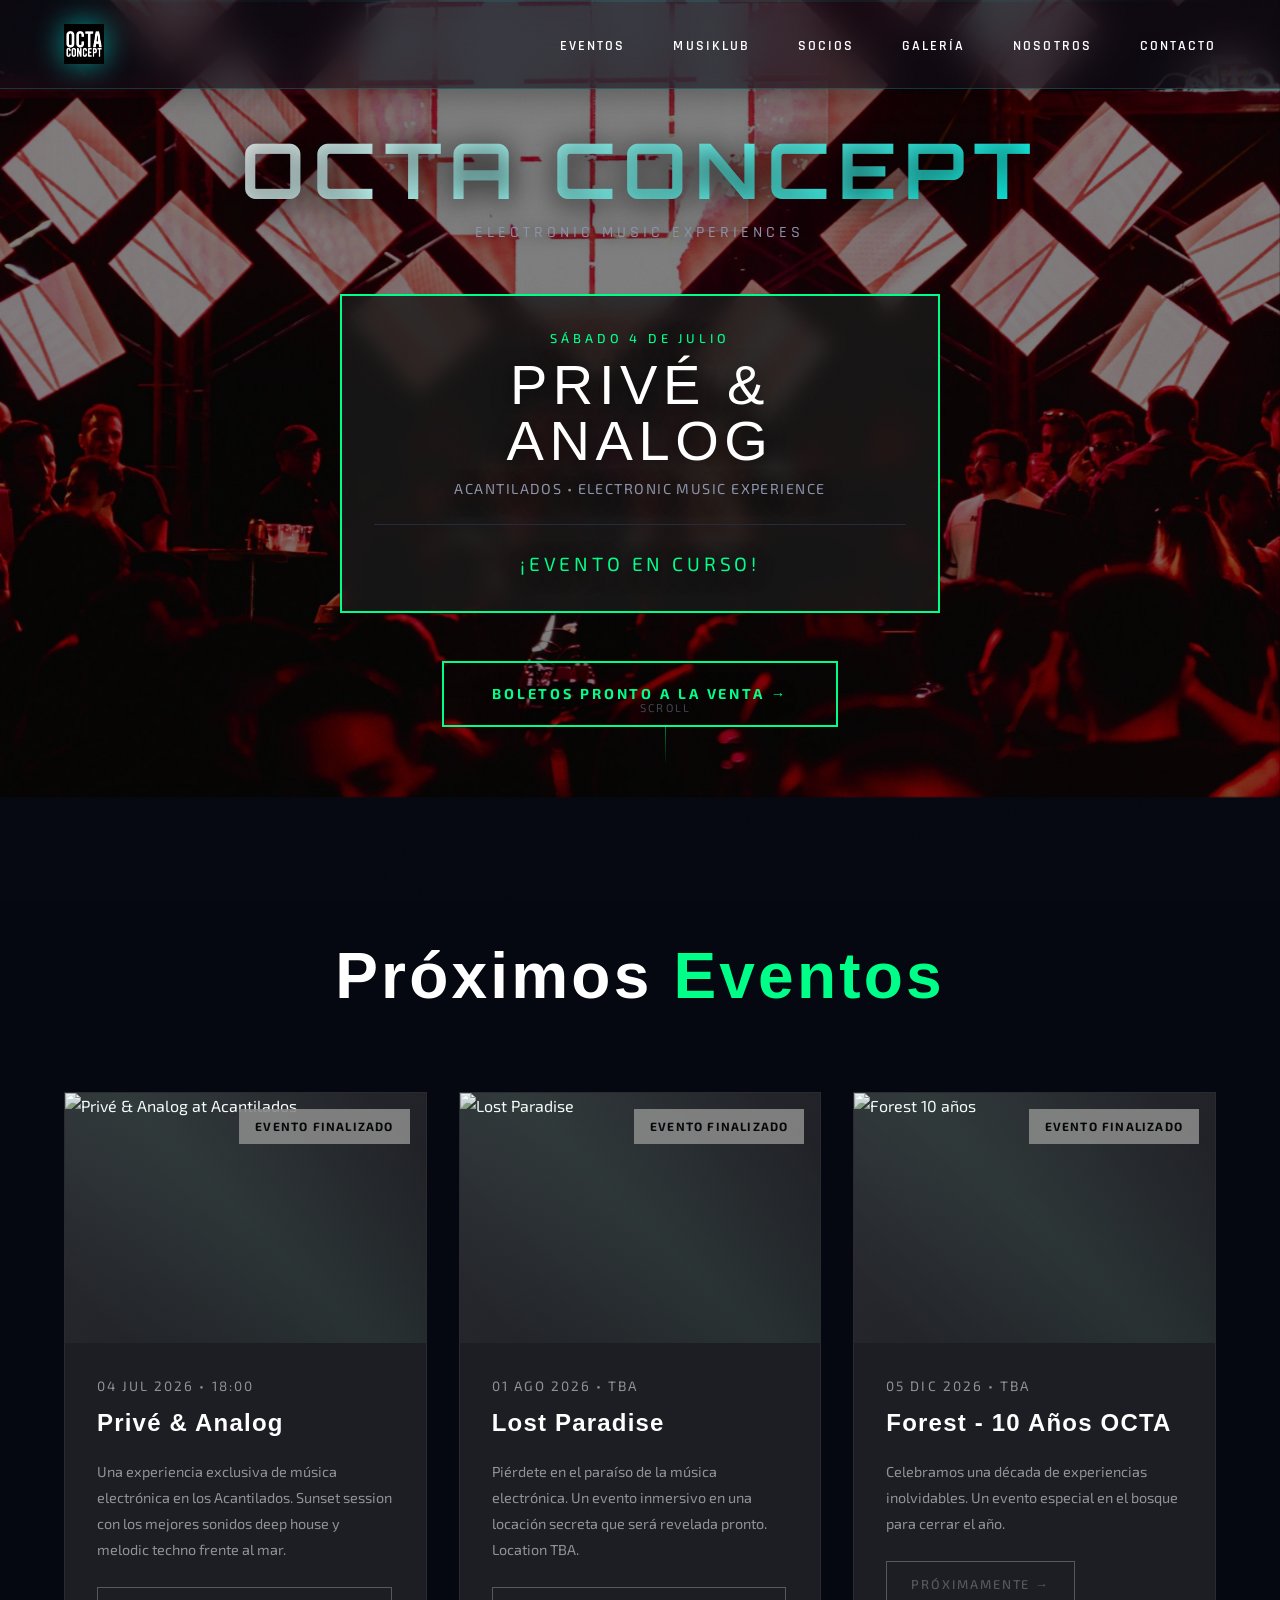
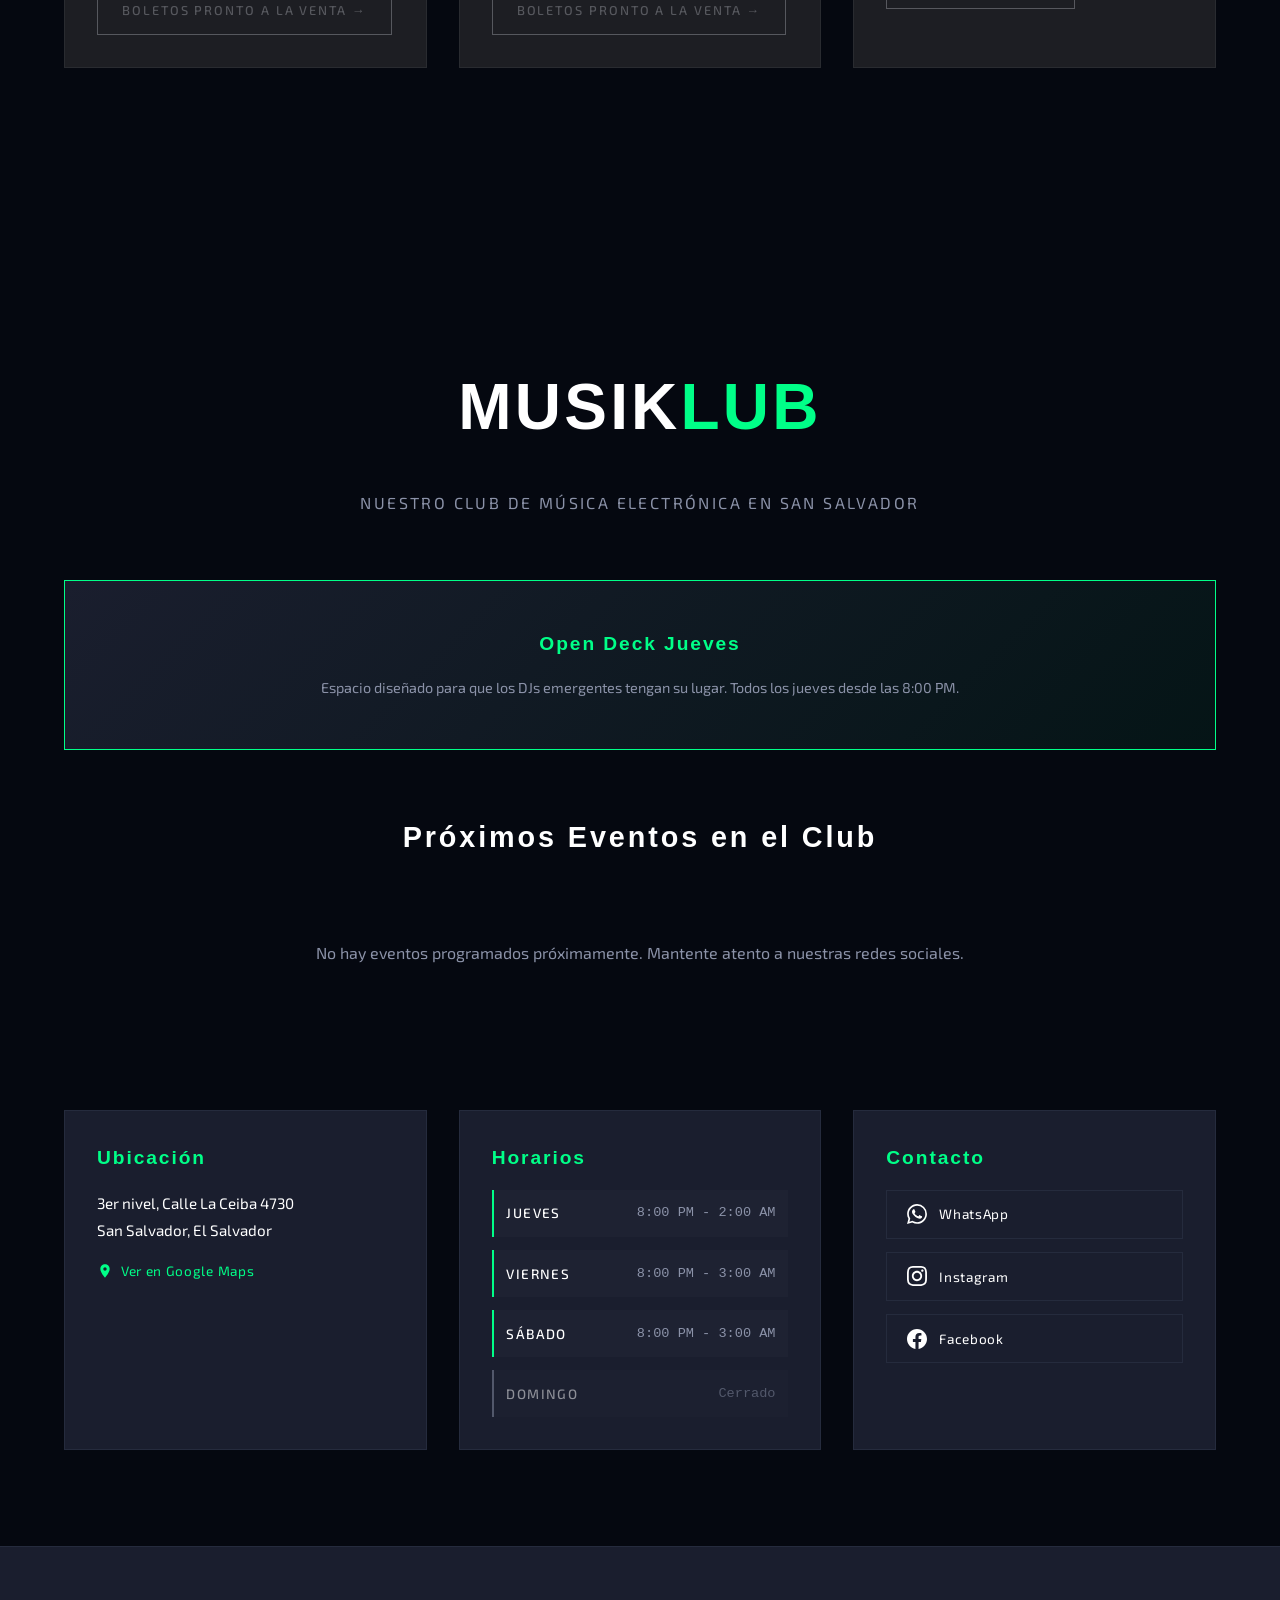
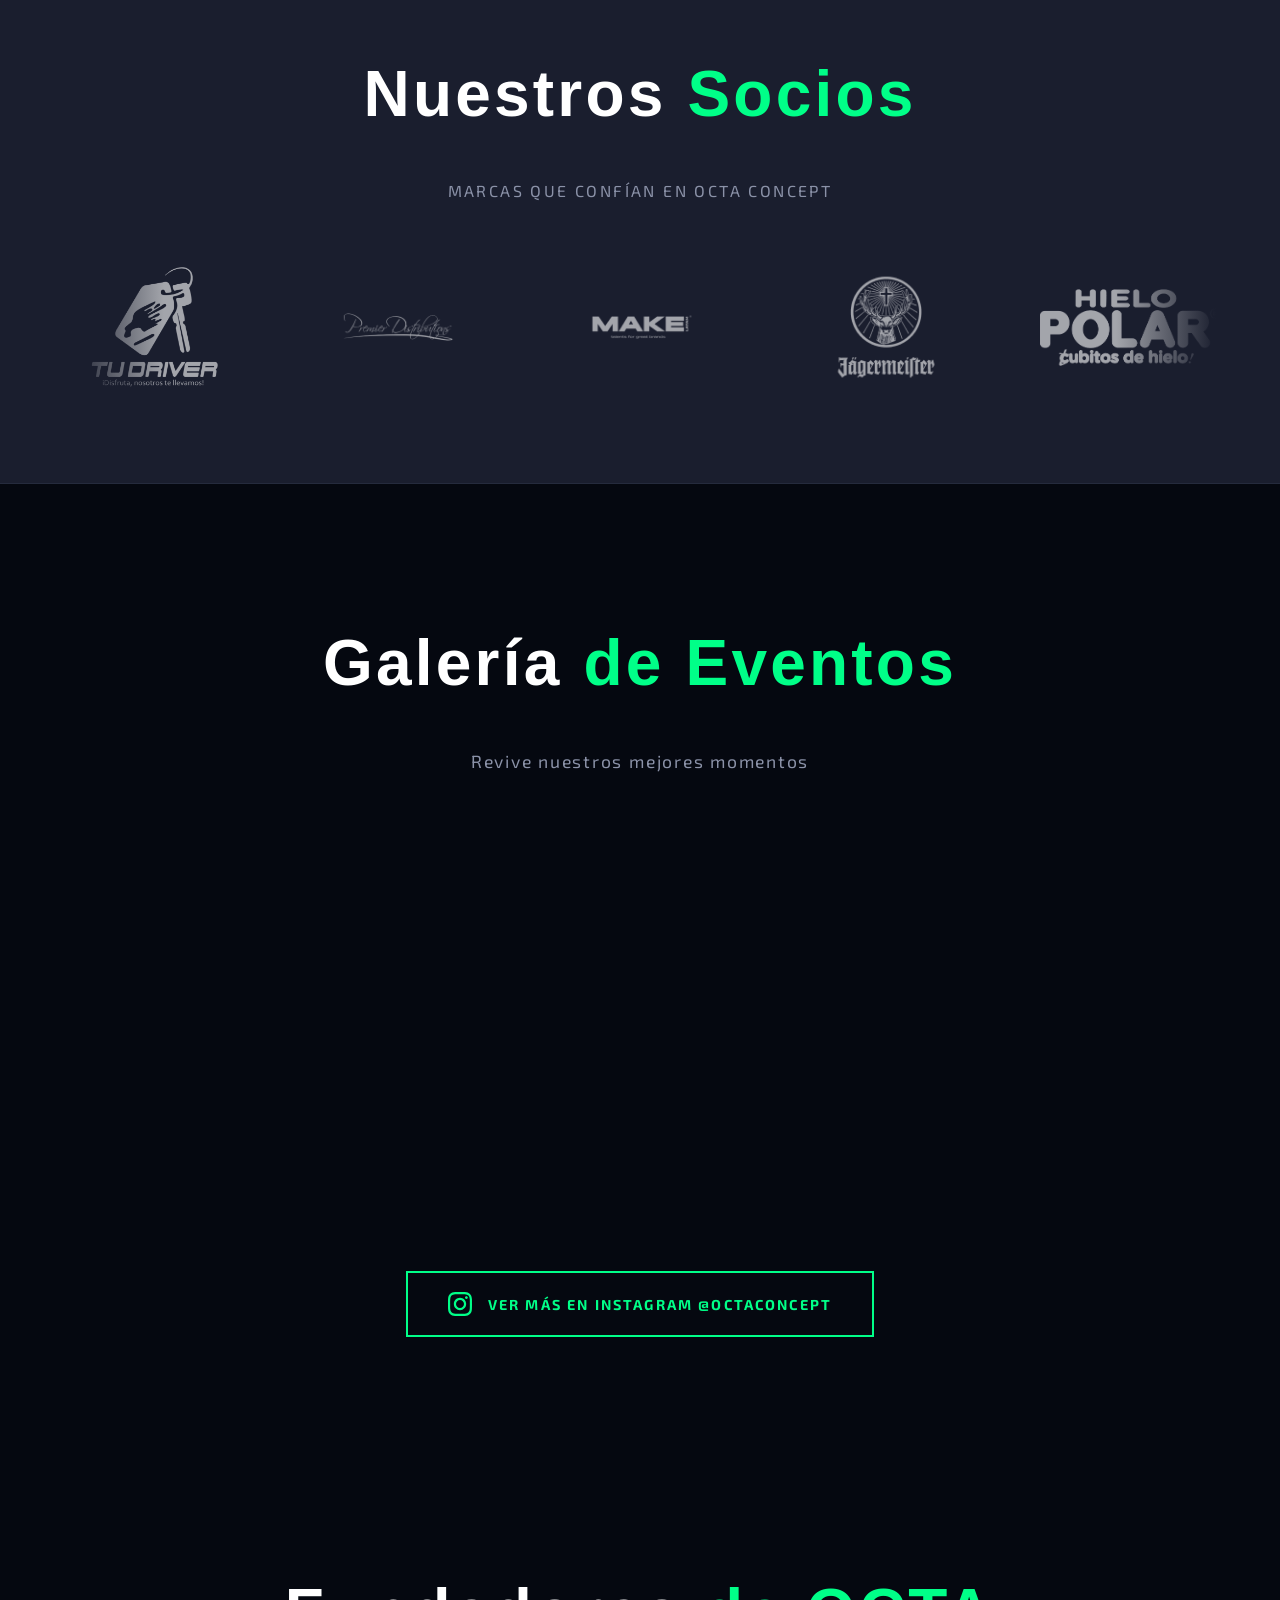
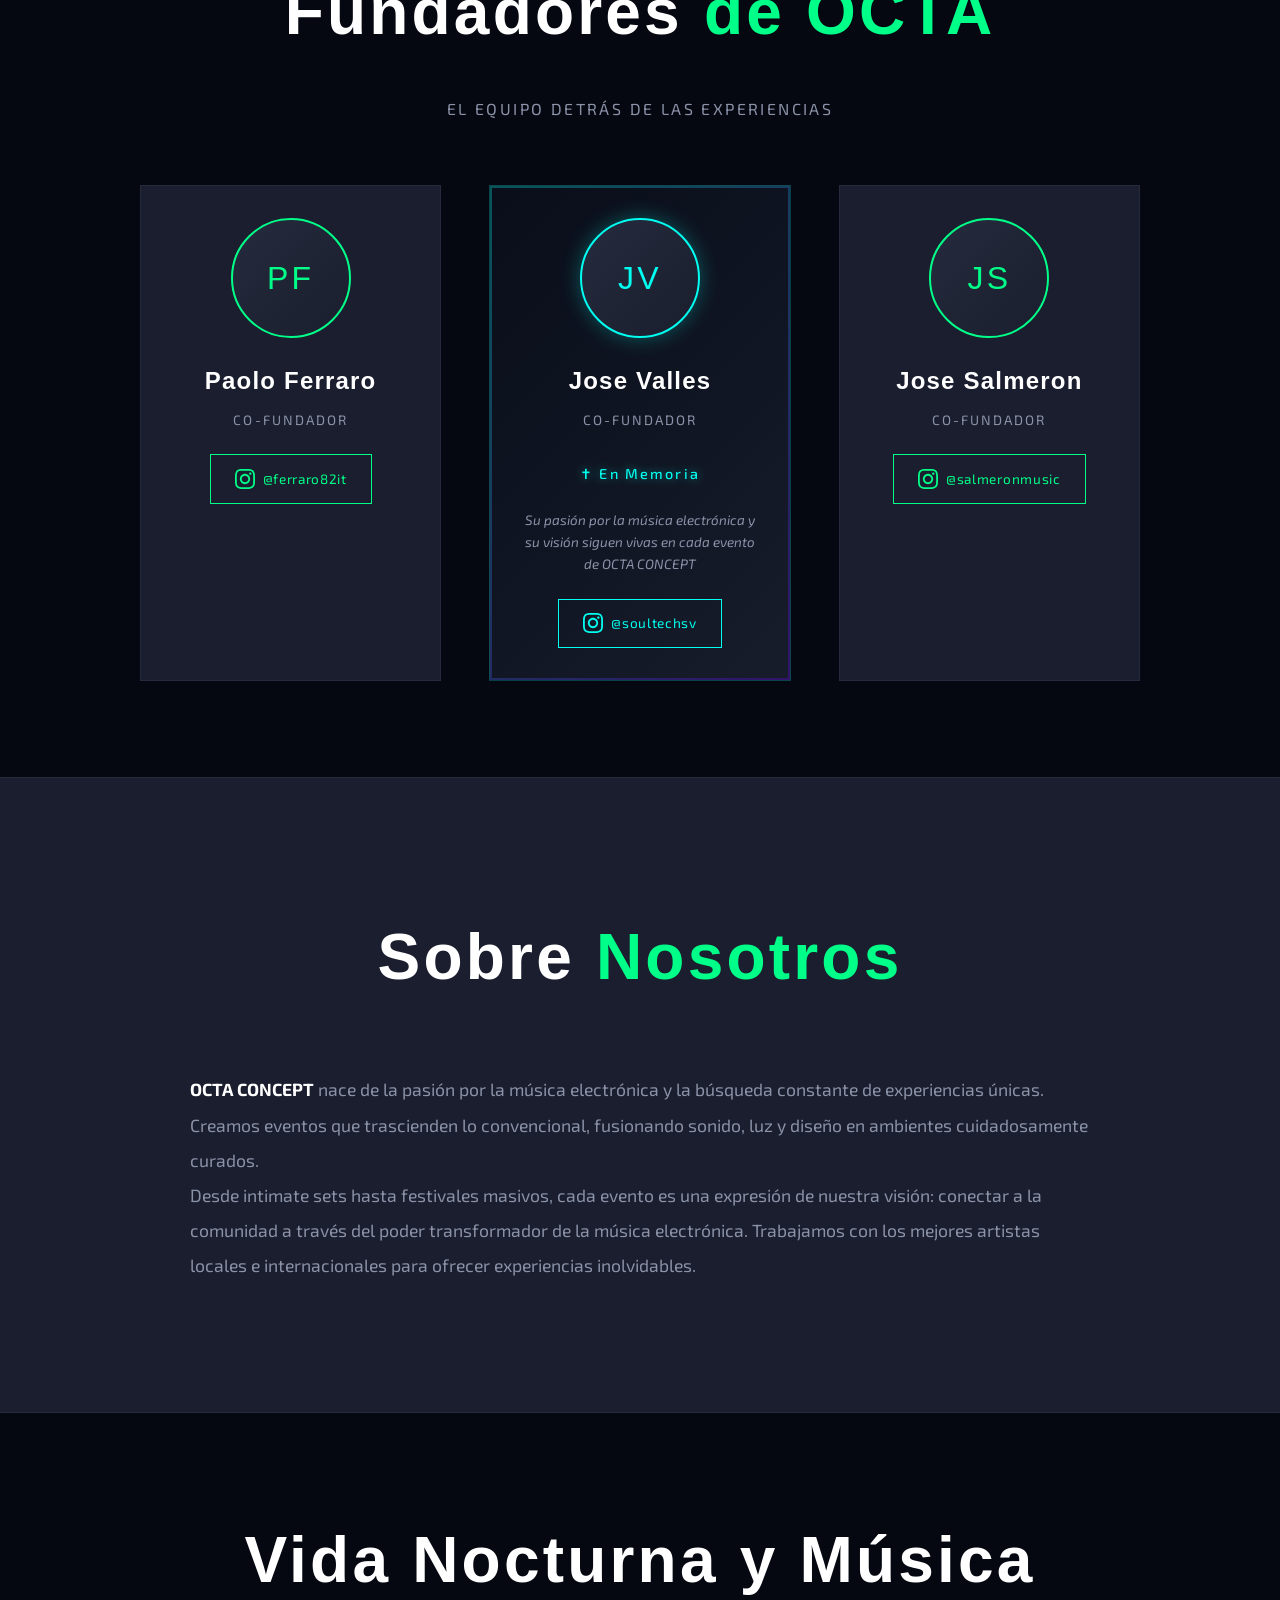
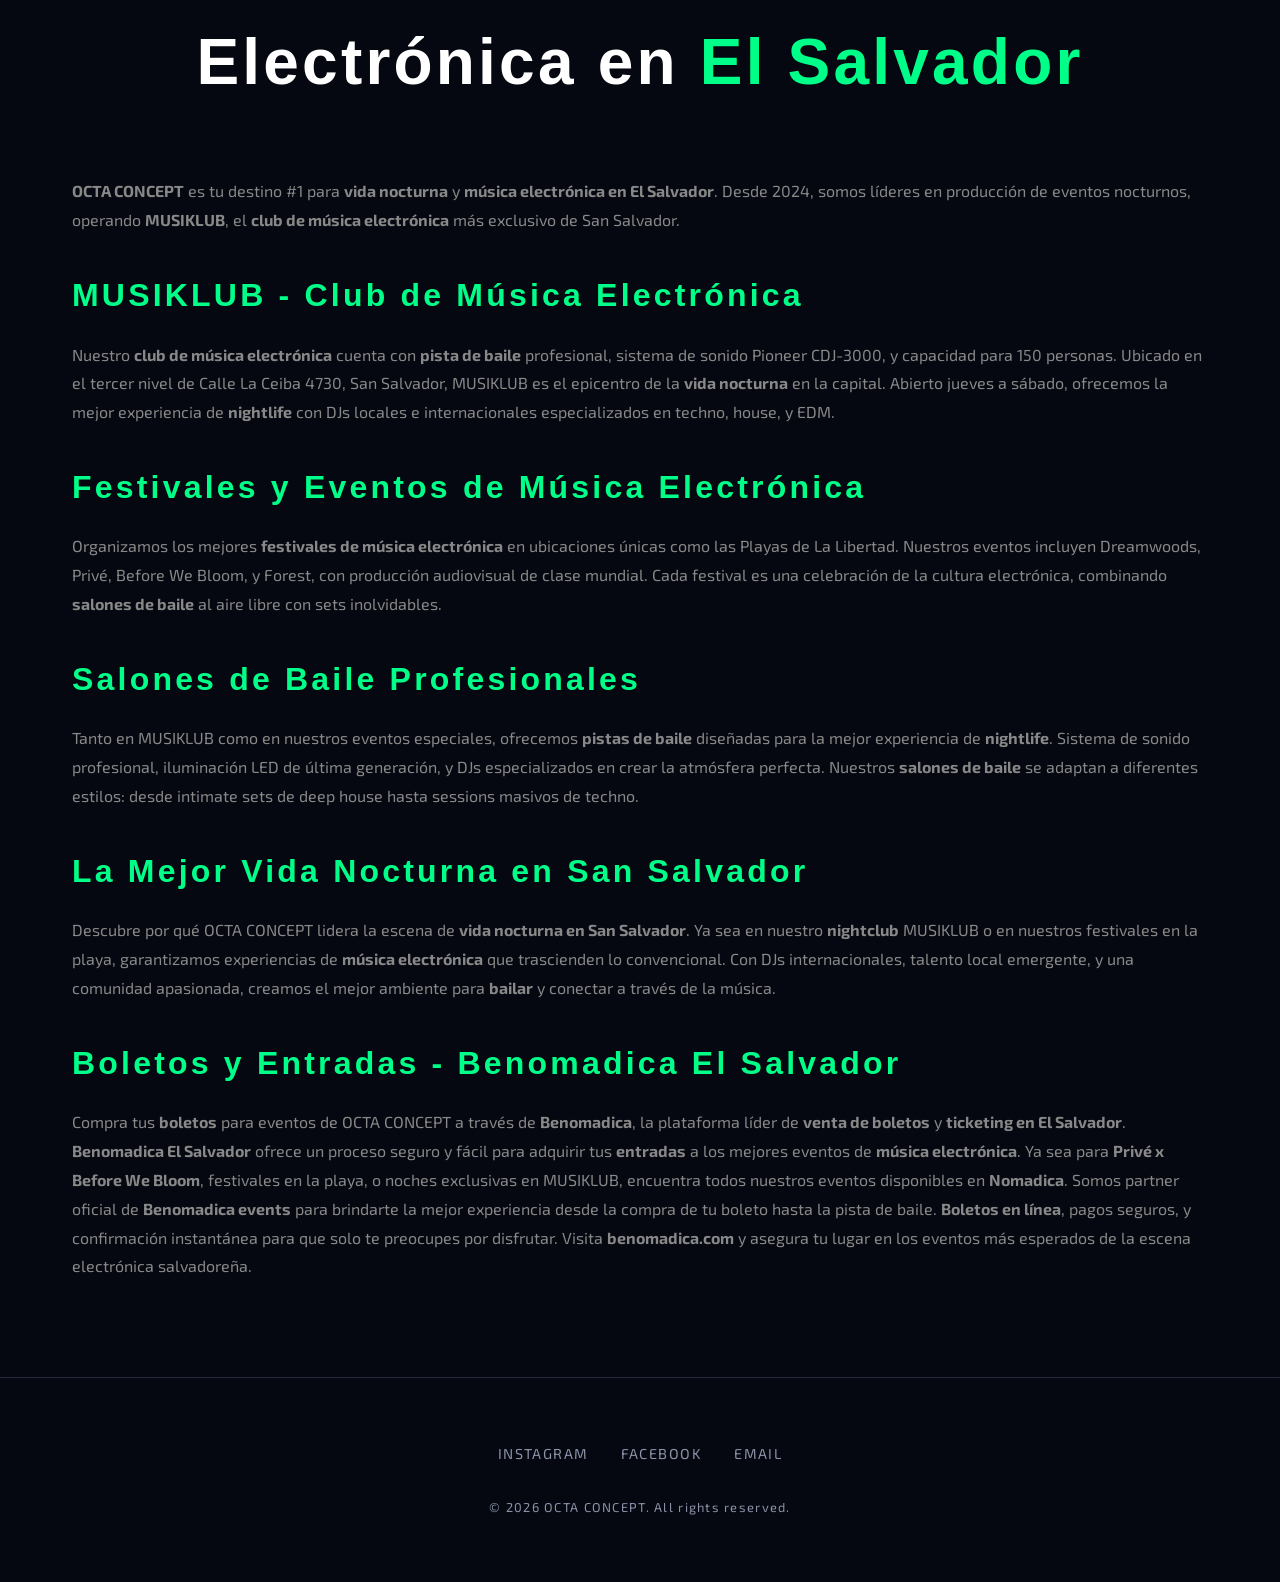
==== commit 0c15038b: "Add files via upload v85" ====
--- a/index.html
+++ b/index.html
@@ -1884,9 +1884,9 @@
             
             <!-- Featured Event -->
             <div class="featured-event">
-                <div class="featured-event-label">Sábado 6 de Junio</div>
-                <div class="featured-event-name">BALEARIC FESTIVAL</div>
-                <div class="featured-event-date">La Curva de Don Gere • House • Downtempo • Balearic Beats</div>
+                <div class="featured-event-label">Sábado 4 de Julio</div>
+                <div class="featured-event-name">PRIVÉ & ANALOG</div>
+                <div class="featured-event-date">Acantilados • Electronic Music Experience</div>
                 
                 <!-- Countdown Timer -->
                 <div class="countdown" id="countdown">
@@ -1912,7 +1912,7 @@
                 </div>
             </div>
             
-            <a href="https://balearic2026.funcapital.com" target="_blank" class="cta-button" onclick="trackEvent('click_ticket_button', {event_name: 'Balearic Festival Hero', event_price: 25, button_location: 'hero_section'})">Comprar Boletos →</a>
+            <a href="#events" class="cta-button">Boletos Pronto a la Venta →</a>
         </div>
         <div class="scroll-indicator">
             <span>Scroll</span>
@@ -1923,44 +1923,30 @@
     <section id="events">
         <h2 class="section-title">Próximos <span>Eventos</span></h2>
         <div class="events-grid">
-            <div class="event-card" data-date="2026-02-21T19:00:00">
+            <div class="event-card" data-date="2026-07-04T18:00:00">
                 <div class="event-image">
-                    <img src="dreamwoods.png" alt="Dreamwoods">
+                    <img src="https://images.unsplash.com/photo-1507525428034-b723cf961d3e?w=800&h=500&fit=crop" alt="Privé & Analog at Acantilados">
                 </div>
                 <div class="event-info">
-                    <div class="event-date">21 FEB 2026 • 19:00</div>
-                    <h3 class="event-title">Dreamwoods</h3>
-                    <p class="event-description">Una fiesta para ver los sueños y las visiones cósmicas desde el bosque a través de la música electrónica. The Hideout, Comasagua.</p>
-                    <a href="https://dreamwoods.funcapital.com" target="_blank" class="ticket-button">
-                        Comprar Boletos →
+                    <div class="event-date">04 JUL 2026 • 18:00</div>
+                    <h3 class="event-title">Privé & Analog</h3>
+                    <p class="event-description">Una experiencia exclusiva de música electrónica en los Acantilados. Sunset session con los mejores sonidos deep house y melodic techno frente al mar.</p>
+                    <a href="#" class="ticket-button" onclick="trackEvent('click_ticket_button', {event_name: 'Prive Analog Acantilados', event_price: 0, button_location: 'event_card'})">
+                        Boletos Pronto a la Venta →
                     </a>
                 </div>
             </div>
 
-            <div class="event-card" data-date="2026-06-06T18:00:00">
+            <div class="event-card" data-date="2026-08-01T18:00:00">
                 <div class="event-image">
-                    <img src="balearic-festival-2026.png" alt="Balearic Festival 2026 - La Curva de Don Gere">
-                </div>
-                <div class="event-info">
-                    <div class="event-date">06 JUN 2026 • 18:00</div>
-                    <h3 class="event-title">Balearic Festival</h3>
-                    <p class="event-description">Un viaje sonoro por los ritmos balearicos en La Curva de Don Gere. Festival de música electrónica con DJs especializados en house, downtempo y balearic beats.</p>
-                    <a href="https://balearic2026.funcapital.com" target="_blank" class="ticket-button" onclick="trackEvent('click_ticket_button', {event_name: 'Balearic Festival', event_price: 25, button_location: 'event_card'})">
-                        Comprar Boletos →
-                    </a>
-                </div>
-            </div>
-
-            <div class="event-card" data-date="2026-08-01T20:00:00">
-                <div class="event-image">
-                    <img src="https://images.unsplash.com/photo-1459749411175-04bf5292ceea?w=800&h=500&fit=crop" alt="Upcoming Event">
+                    <img src="https://images.unsplash.com/photo-1518709766631-a6a7f45921c3?w=800&h=500&fit=crop" alt="Lost Paradise">
                 </div>
                 <div class="event-info">
                     <div class="event-date">01 AGO 2026 • TBA</div>
-                    <h3 class="event-title">TBA</h3>
-                    <p class="event-description">Un evento especial está en camino. Los detalles se revelarán muy pronto. Mantente atento a nuestras redes sociales.</p>
-                    <a href="https://www.funcapital.com/" target="_blank" class="ticket-button">
-                        Más Info →
+                    <h3 class="event-title">Lost Paradise</h3>
+                    <p class="event-description">Piérdete en el paraíso de la música electrónica. Un evento inmersivo en una locación secreta que será revelada pronto. Location TBA.</p>
+                    <a href="#" class="ticket-button" onclick="trackEvent('click_ticket_button', {event_name: 'Lost Paradise', event_price: 0, button_location: 'event_card'})">
+                        Boletos Pronto a la Venta →
                     </a>
                 </div>
             </div>
@@ -1973,8 +1959,8 @@
                     <div class="event-date">05 DIC 2026 • TBA</div>
                     <h3 class="event-title">Forest - 10 Años OCTA</h3>
                     <p class="event-description">Celebramos una década de experiencias inolvidables. Un evento especial en el bosque para cerrar el año.</p>
-                    <a href="https://www.funcapital.com/" target="_blank" class="ticket-button" onclick="trackEvent('click_ticket_button', {event_name: 'Balearic Festival', event_price: 25, button_location: 'event_card'})">
-                        Comprar Boletos →
+                    <a href="#" class="ticket-button">
+                        Próximamente →
                     </a>
                 </div>
             </div>
@@ -1998,237 +1984,13 @@
             <div class="musiklub-events-full">
                 <h3 class="events-subtitle">Próximos Eventos en el Club</h3>
                 <div class="club-events-grid" id="clubEventsContainer">
-                    <!-- Marzo -->
-                    <div class="club-event-card" data-date="2026-03-14T20:00:00">
-                        <div class="event-month">MAR</div>
-                        <div class="event-day">14</div>
-                        <div class="club-event-info">
-                            <h4>HIFI SOUND SYSTEM</h4>
-                            <p>Tributo a Soda Stereo y Gustavo Cerati</p>
-                            <span class="event-time">Sábado • 8:00 PM</span>
-                        </div>
-                    </div>
-
-                    <div class="club-event-card" data-date="2026-03-20T20:00:00">
-                        <div class="event-month">MAR</div>
-                        <div class="event-day">20</div>
-                        <div class="club-event-info">
-                            <h4>OSSA presenta</h4>
-                            <p>Neon Party</p>
-                            <span class="event-time">Viernes • 8:00 PM</span>
-                        </div>
-                    </div>
-
-                    <div class="club-event-card" data-date="2026-03-21T20:00:00">
-                        <div class="event-month">MAR</div>
-                        <div class="event-day">21</div>
-                        <div class="club-event-info">
-                            <h4>SALMERON presenta</h4>
-                            <p>HOUSE / MINIMAL</p>
-                            <span class="event-time">Sábado • 8:00 PM</span>
-                        </div>
-                    </div>
-
-                    <div class="club-event-card" data-date="2026-03-27T20:00:00">
-                        <div class="event-month">MAR</div>
-                        <div class="event-day">27</div>
-                        <div class="club-event-info">
-                            <h4>RAINFOREST MUSIC</h4>
-                            <p>Showcase</p>
-                            <span class="event-time">Viernes • 8:00 PM</span>
-                        </div>
-                    </div>
-
-                    <div class="club-event-card" data-date="2026-03-28T20:00:00">
-                        <div class="event-month">MAR</div>
-                        <div class="event-day">28</div>
-                        <div class="club-event-info">
-                            <h4>GIRLS TAKE</h4>
-                            <p>The Control</p>
-                            <span class="event-time">Sábado • 8:00 PM</span>
-                        </div>
-                    </div>
-
-                    <!-- Abril -->
-                    <div class="club-event-card" data-date="2026-04-10T20:00:00">
-                        <div class="event-month">ABR</div>
-                        <div class="event-day">10</div>
-                        <div class="club-event-info">
-                            <h4>MUSIKLUB PRESENTA</h4>
-                            <p>Phil Tuchmann</p>
-                            <span class="event-time">Viernes • 8:00 PM</span>
-                        </div>
-                    </div>
-
-                    <div class="club-event-card" data-date="2026-04-11T20:00:00">
-                        <div class="event-month">ABR</div>
-                        <div class="event-day">11</div>
-                        <div class="club-event-info">
-                            <h4>HIFI SOUND SYSTEM</h4>
-                            <p>Presenta Bellakeo Mix</p>
-                            <span class="event-time">Sábado • 8:00 PM</span>
-                        </div>
-                    </div>
-
-                    <div class="club-event-card" data-date="2026-04-17T20:00:00">
-                        <div class="event-month">ABR</div>
-                        <div class="event-day">17</div>
-                        <div class="club-event-info">
-                            <h4>BENDECIDOS</h4>
-                            <p>Electronic Night</p>
-                            <span class="event-time">Viernes • 8:00 PM</span>
-                        </div>
-                    </div>
-
-                    <div class="club-event-card" data-date="2026-04-18T20:00:00">
-                        <div class="event-month">ABR</div>
-                        <div class="event-day">18</div>
-                        <div class="club-event-info">
-                            <h4>DONUT & FRIENDS</h4>
-                            <p>Special Night</p>
-                            <span class="event-time">Sábado • 8:00 PM</span>
-                        </div>
-                    </div>
-
-                    <div class="club-event-card" data-date="2026-04-24T20:00:00">
-                        <div class="event-month">ABR</div>
-                        <div class="event-day">24</div>
-                        <div class="club-event-info">
-                            <h4>TBA</h4>
-                            <p>Por Anunciar</p>
-                            <span class="event-time">Viernes • 8:00 PM</span>
-                        </div>
-                    </div>
-
-
-                    <!-- Mayo -->
-                    <div class="club-event-card" data-date="2026-05-01T20:00:00">
-                        <div class="event-month">MAY</div>
-                        <div class="event-day">01</div>
-                        <div class="club-event-info">
-                            <h4>MUSIKLUB PRESENTA</h4>
-                            <p>Taande</p>
-                            <span class="event-time">Viernes • 8:00 PM</span>
-                        </div>
-                    </div>
-
-                    <div class="club-event-card" data-date="2026-05-08T20:00:00">
-                        <div class="event-month">MAY</div>
-                        <div class="event-day">08</div>
-                        <div class="club-event-info">
-                            <h4>MARTINEZ & YIZUSS</h4>
-                            <p>Presenta Coreblast</p>
-                            <span class="event-time">Viernes • 8:00 PM</span>
-                        </div>
-                    </div>
-
-                    <div class="club-event-card" data-date="2026-05-09T20:00:00">
-                        <div class="event-month">MAY</div>
-                        <div class="event-day">09</div>
-                        <div class="club-event-info">
-                            <h4>ELECTRICDONUT</h4>
-                            <p>All Night Long con Yuka, Lira & Salmeron</p>
-                            <span class="event-time">Sábado • 8:00 PM</span>
-                        </div>
-                    </div>
-
-                    <div class="club-event-card" data-date="2026-05-15T20:00:00">
-                        <div class="event-month">MAY</div>
-                        <div class="event-day">15</div>
-                        <div class="club-event-info">
-                            <h4>BENDECIDOS</h4>
-                            <p>Electronic Night</p>
-                            <span class="event-time">Viernes • 8:00 PM</span>
-                        </div>
-                    </div>
-
-                    <div class="club-event-card" data-date="2026-05-16T20:00:00">
-                        <div class="event-month">MAY</div>
-                        <div class="event-day">16</div>
-                        <div class="club-event-info">
-                            <h4>ARTHEMIS</h4>
-                            <p>Electronic Night</p>
-                            <span class="event-time">Sábado • 8:00 PM</span>
-                        </div>
-                    </div>
-
-                    <div class="club-event-card" data-date="2026-05-22T20:00:00">
-                        <div class="event-month">MAY</div>
-                        <div class="event-day">22</div>
-                        <div class="club-event-info">
-                            <h4>GOLDEN GROOVE BY NAT</h4>
-                            <p>Viernes Especial</p>
-                            <span class="event-time">Viernes • 8:00 PM</span>
-                        </div>
-                    </div>
-
-                    <div class="club-event-card" data-date="2026-05-23T20:00:00">
-                        <div class="event-month">MAY</div>
-                        <div class="event-day">23</div>
-                        <div class="club-event-info">
-                            <h4>THE GROOVE PROJECT GUATEMALA</h4>
-                            <p>Sábado Especial</p>
-                            <span class="event-time">Sábado • 8:00 PM</span>
-                        </div>
-                    </div>
-
-                    <div class="club-event-card" data-date="2026-05-29T20:00:00">
-                        <div class="event-month">MAY</div>
-                        <div class="event-day">29</div>
-                        <div class="club-event-info">
-                            <h4>FACEMELTERS</h4>
-                            <p>Electronic Night</p>
-                            <span class="event-time">Viernes • 8:00 PM</span>
-                        </div>
-                    </div>
-
-                    <div class="club-event-card" data-date="2026-05-30T20:00:00">
-                        <div class="event-month">MAY</div>
-                        <div class="event-day">30</div>
-                        <div class="club-event-info">
-                            <h4>FIESTA PRIVADA</h4>
-                            <p>Juan Diego Fiallos Birthday</p>
-                            <span class="event-time">Sábado • 8:00 PM</span>
-                        </div>
-                    </div>
-
                     <!-- Junio -->
-                    <div class="club-event-card" data-date="2026-06-05T20:00:00">
-                        <div class="event-month">JUN</div>
-                        <div class="event-day">05</div>
-                        <div class="club-event-info">
-                            <h4>MANXXA PRESENTA</h4>
-                            <p>A Malik</p>
-                            <span class="event-time">Viernes • 8:00 PM</span>
-                        </div>
-                    </div>
-
-                    <div class="club-event-card" data-date="2026-06-06T20:00:00">
-                        <div class="event-month">JUN</div>
-                        <div class="event-day">06</div>
-                        <div class="club-event-info">
-                            <h4>HI FI SOUNDSYSTEM</h4>
-                            <p>Sábado Especial</p>
-                            <span class="event-time">Sábado • 8:00 PM</span>
-                        </div>
-                    </div>
-
-                    <div class="club-event-card" data-date="2026-06-06T18:00:00">
-                        <div class="event-month">JUN</div>
-                        <div class="event-day">06</div>
-                        <div class="club-event-info">
-                            <h4>BALEARIC FESTIVAL</h4>
-                            <p>La Curva de Don Gere</p>
-                            <span class="event-time">Sábado • 6:00 PM</span>
-                        </div>
-                    </div>
-
                     <div class="club-event-card" data-date="2026-06-12T20:00:00">
                         <div class="event-month">JUN</div>
                         <div class="event-day">12</div>
                         <div class="club-event-info">
                             <h4>LUMINARY</h4>
-                            <p>Viernes Especial</p>
+                            <p>Electronic Night</p>
                             <span class="event-time">Viernes • 8:00 PM</span>
                         </div>
                     </div>
@@ -2237,8 +1999,8 @@
                         <div class="event-month">JUN</div>
                         <div class="event-day">13</div>
                         <div class="club-event-info">
-                            <h4>ELECTRICDONUT</h4>
-                            <p>Sábado Nocturno</p>
+                            <h4>IBIZA SOUNDS</h4>
+                            <p>Sábado Especial</p>
                             <span class="event-time">Sábado • 8:00 PM</span>
                         </div>
                     </div>
@@ -2247,8 +2009,8 @@
                         <div class="event-month">JUN</div>
                         <div class="event-day">19</div>
                         <div class="club-event-info">
-                            <h4>DISPONIBLE</h4>
-                            <p>Viernes Nocturno</p>
+                            <h4>TBA</h4>
+                            <p>Por Confirmar</p>
                             <span class="event-time">Viernes • 8:00 PM</span>
                         </div>
                     </div>
@@ -2257,8 +2019,8 @@
                         <div class="event-month">JUN</div>
                         <div class="event-day">20</div>
                         <div class="club-event-info">
-                            <h4>MUSIKLUB PRESENTA</h4>
-                            <p>TBA</p>
+                            <h4>LOVE & DANCE</h4>
+                            <p>Sábado Nocturno</p>
                             <span class="event-time">Sábado • 8:00 PM</span>
                         </div>
                     </div>
@@ -2268,7 +2030,7 @@
                         <div class="event-day">26</div>
                         <div class="club-event-info">
                             <h4>ARTHEMIS</h4>
-                            <p>Viernes Especial</p>
+                            <p>Electronic Night</p>
                             <span class="event-time">Viernes • 8:00 PM</span>
                         </div>
                     </div>
@@ -2282,7 +2044,49 @@
                             <span class="event-time">Sábado • 8:00 PM</span>
                         </div>
                     </div>
-                </div>
+
+                    <!-- Julio -->
+                    <div class="club-event-card" data-date="2026-07-02T20:00:00">
+                        <div class="event-month">JUL</div>
+                        <div class="event-day">02</div>
+                        <div class="club-event-info">
+                            <h4>EARGASM</h4>
+                            <p>Club Rave</p>
+                            <span class="event-time">Jueves • 8:00 PM</span>
+                        </div>
+                    </div>
+
+                    <div class="club-event-card" data-date="2026-07-03T20:00:00">
+                        <div class="event-month">JUL</div>
+                        <div class="event-day">03</div>
+                        <div class="club-event-info">
+                            <h4>INFINITY DANCE</h4>
+                            <p>Electronic Night</p>
+                            <span class="event-time">Viernes • 8:00 PM</span>
+                        </div>
+                    </div>
+
+                    <div class="club-event-card" data-date="2026-07-04T20:00:00">
+                        <div class="event-month">JUL</div>
+                        <div class="event-day">04</div>
+                        <div class="club-event-info">
+                            <h4>FACEMELTERS</h4>
+                            <p>Sábado Nocturno</p>
+                            <span class="event-time">Sábado • 8:00 PM</span>
+                        </div>
+                    </div>
+
+                    <div class="club-event-card" data-date="2026-07-10T20:00:00">
+                        <div class="event-month">JUL</div>
+                        <div class="event-day">10</div>
+                        <div class="club-event-info">
+                            <h4>FRIEND & FAMILY</h4>
+                            <p>Viernes Especial</p>
+                            <span class="event-time">Viernes • 8:00 PM</span>
+                        </div>
+                    </div>
+                </div>
+
             </div>
 
             <!-- Club Info at bottom -->
@@ -2604,7 +2408,7 @@
     <script data-cfasync="false" src="/cdn-cgi/scripts/5c5dd728/cloudflare-static/email-decode.min.js"></script><script>
         // Countdown Timer for Next Event
         // Event date: May 2, 2026 at 6:00 PM
-        const eventDate = new Date('June 6, 2026 18:00:00').getTime();
+        const eventDate = new Date('July 4, 2026 18:00:00').getTime();
 
         function updateCountdown() {
             const now = new Date().getTime();
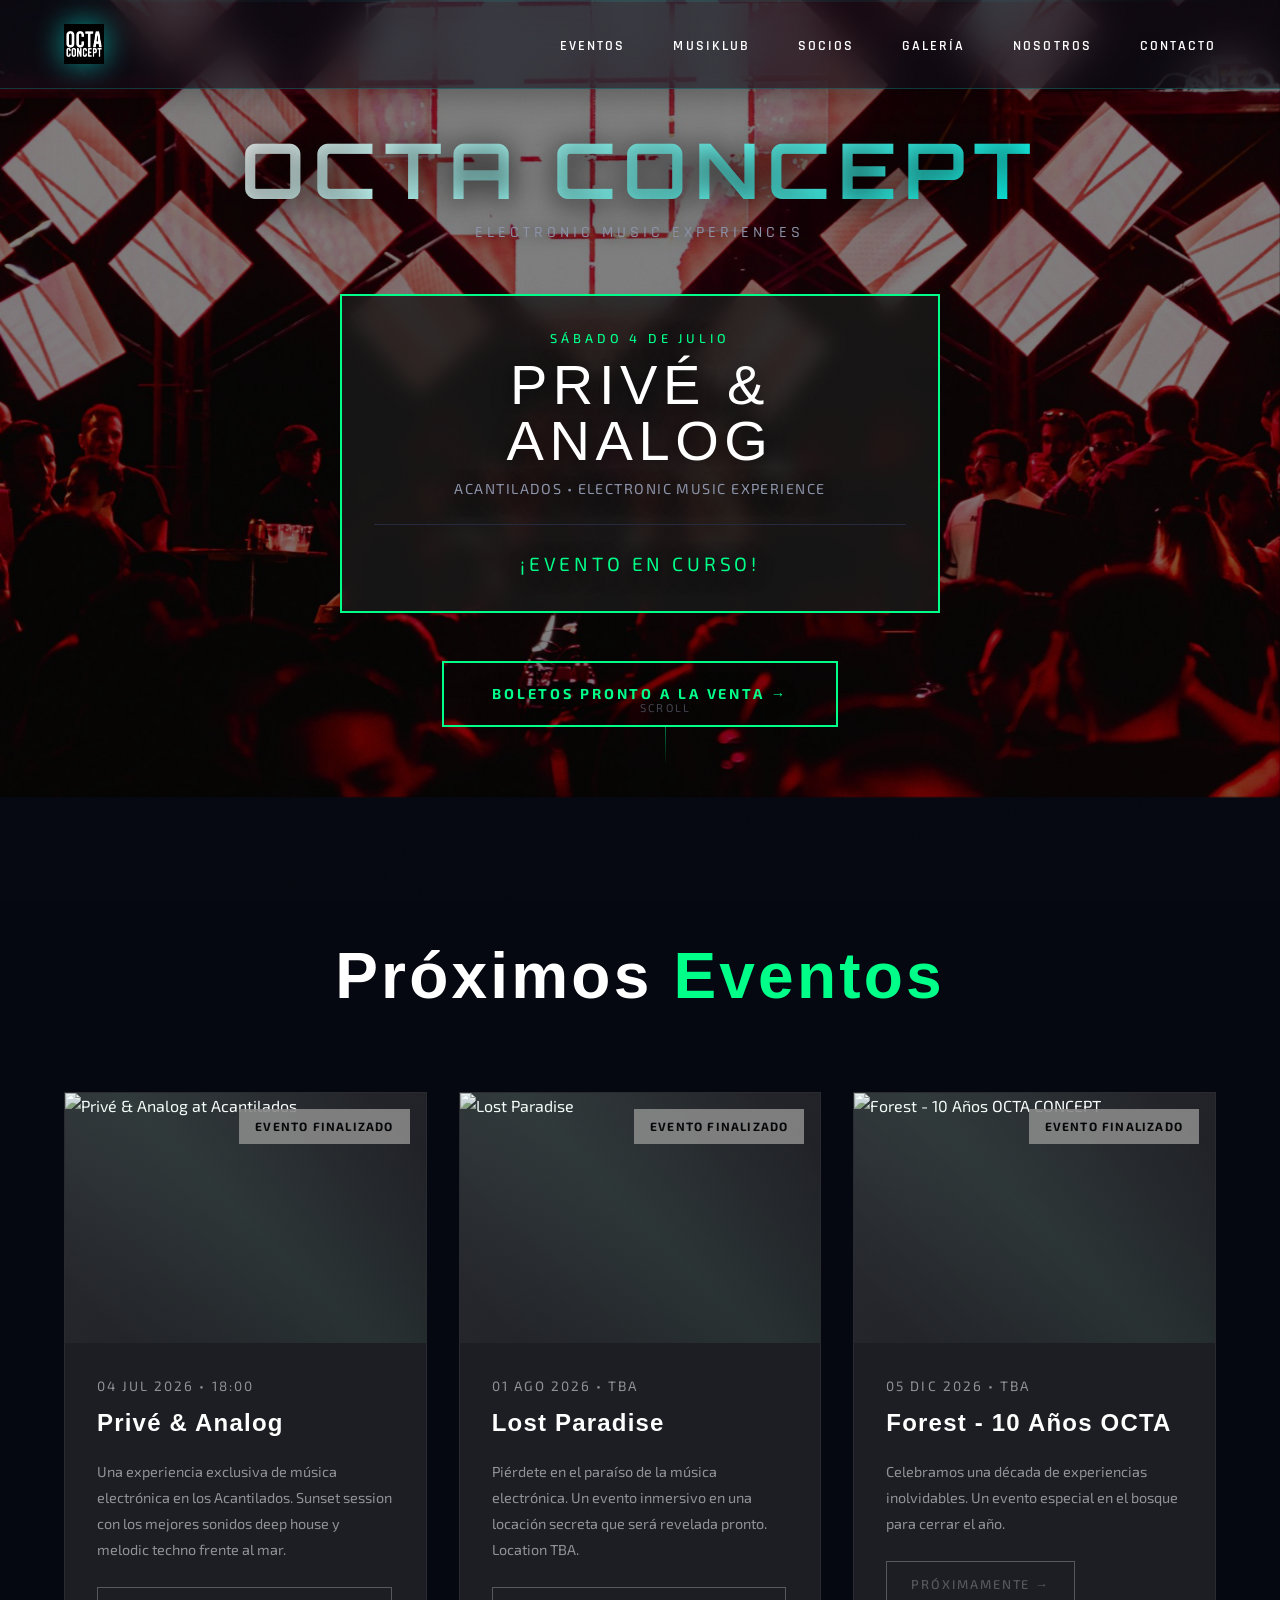
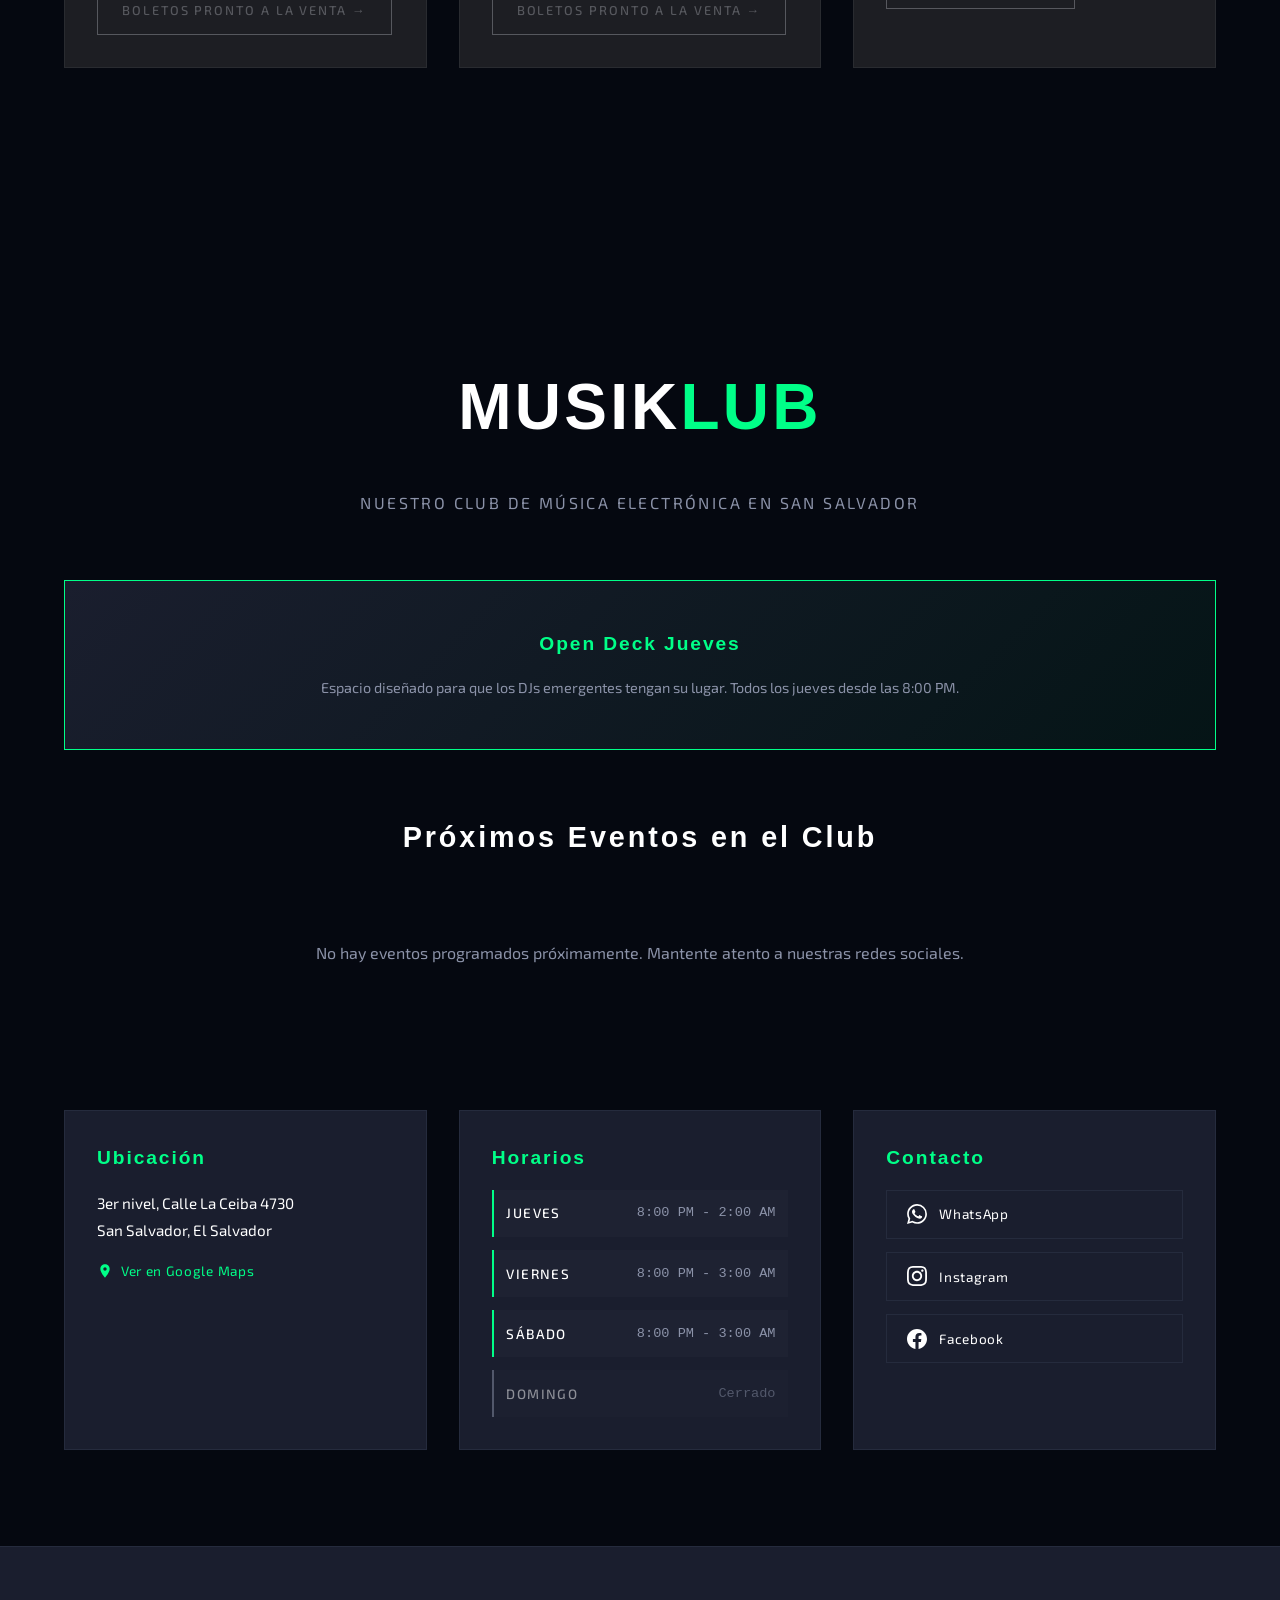
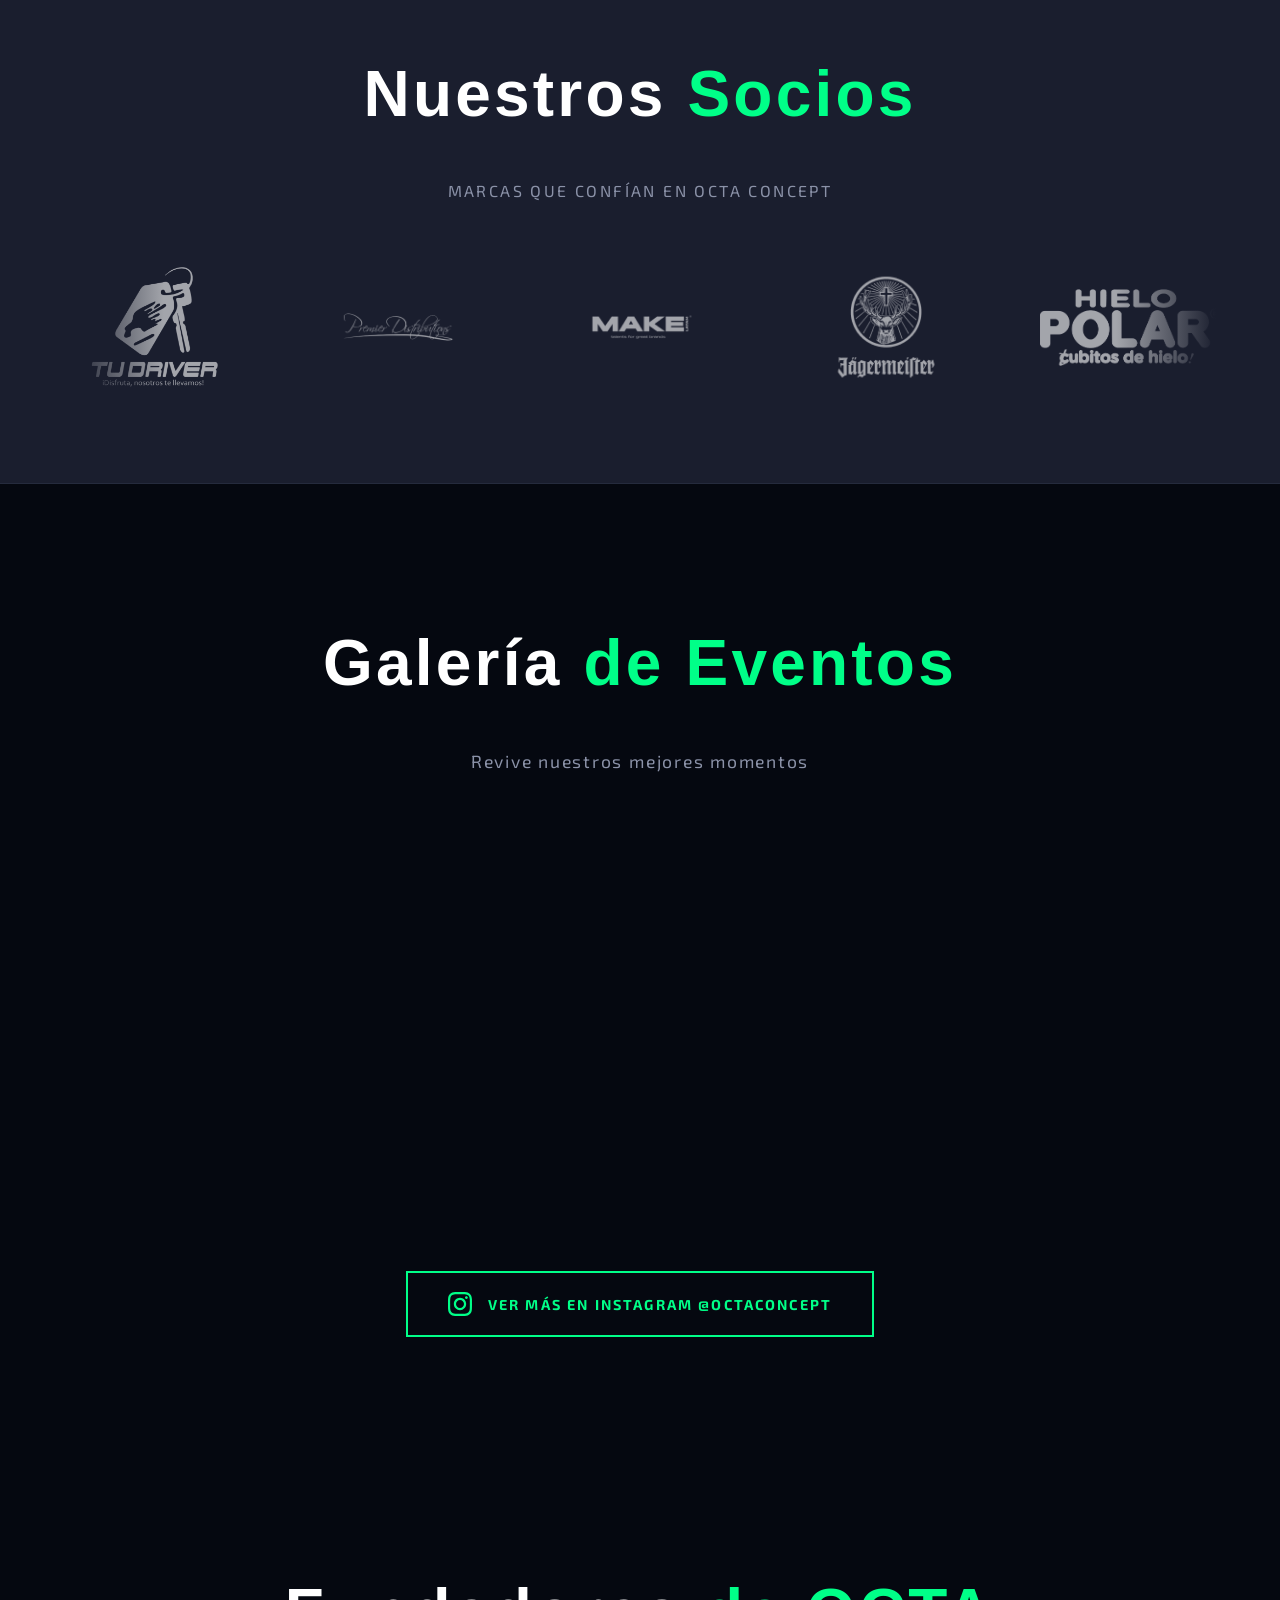
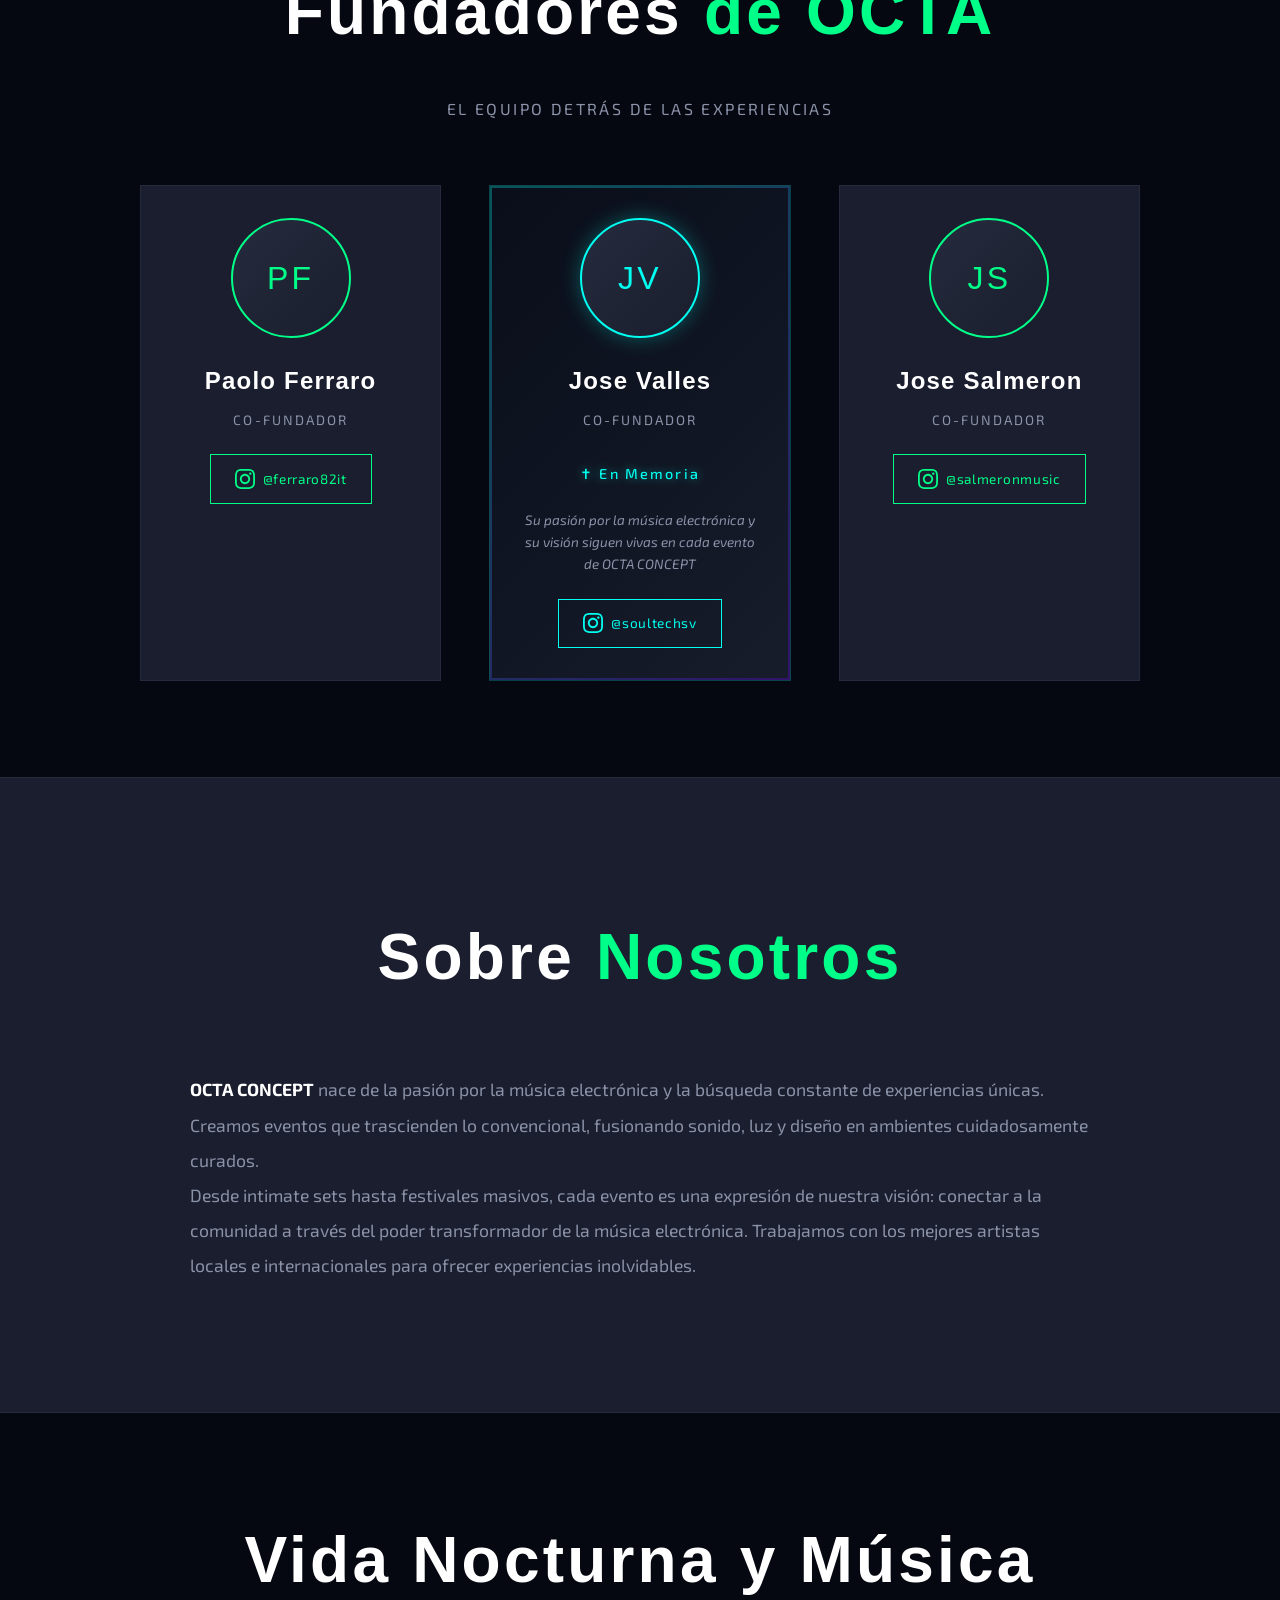
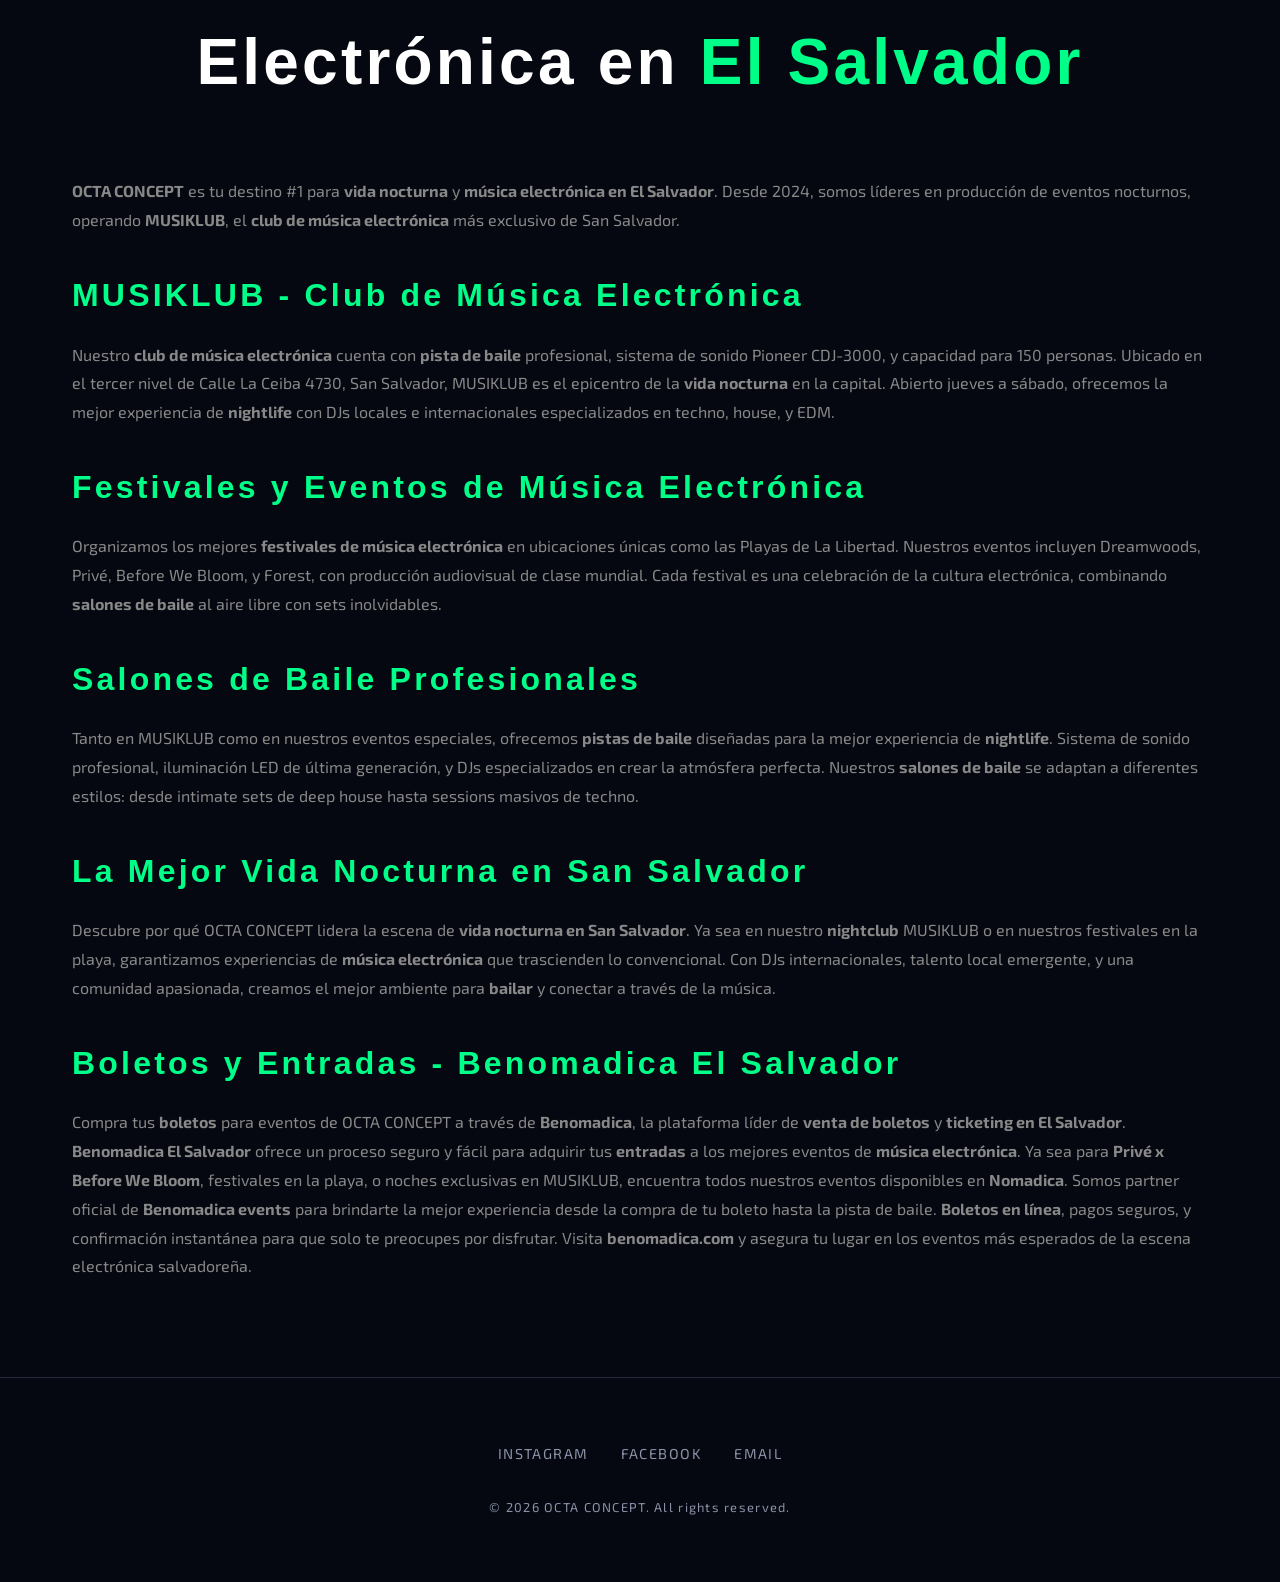
==== commit 4df06e9f: "Add files via upload v87" ====
--- a/index.html
+++ b/index.html
@@ -1925,7 +1925,7 @@
         <div class="events-grid">
             <div class="event-card" data-date="2026-07-04T18:00:00">
                 <div class="event-image">
-                    <img src="https://images.unsplash.com/photo-1507525428034-b723cf961d3e?w=800&h=500&fit=crop" alt="Privé & Analog at Acantilados">
+                    <img src="prive-analog-acantilados.png" alt="Privé & Analog at Acantilados">
                 </div>
                 <div class="event-info">
                     <div class="event-date">04 JUL 2026 • 18:00</div>
@@ -1939,7 +1939,7 @@
 
             <div class="event-card" data-date="2026-08-01T18:00:00">
                 <div class="event-image">
-                    <img src="https://images.unsplash.com/photo-1518709766631-a6a7f45921c3?w=800&h=500&fit=crop" alt="Lost Paradise">
+                    <img src="lost-paradise.png" alt="Lost Paradise">
                 </div>
                 <div class="event-info">
                     <div class="event-date">01 AGO 2026 • TBA</div>
@@ -1953,7 +1953,7 @@
 
             <div class="event-card" data-date="2026-12-05T20:00:00">
                 <div class="event-image">
-                    <img src="https://images.unsplash.com/photo-1441974231531-c6227db76b6e?w=800&h=500&fit=crop" alt="Forest 10 años">
+                    <img src="forest-10-anos.png" alt="Forest - 10 Años OCTA CONCEPT">
                 </div>
                 <div class="event-info">
                     <div class="event-date">05 DIC 2026 • TBA</div>
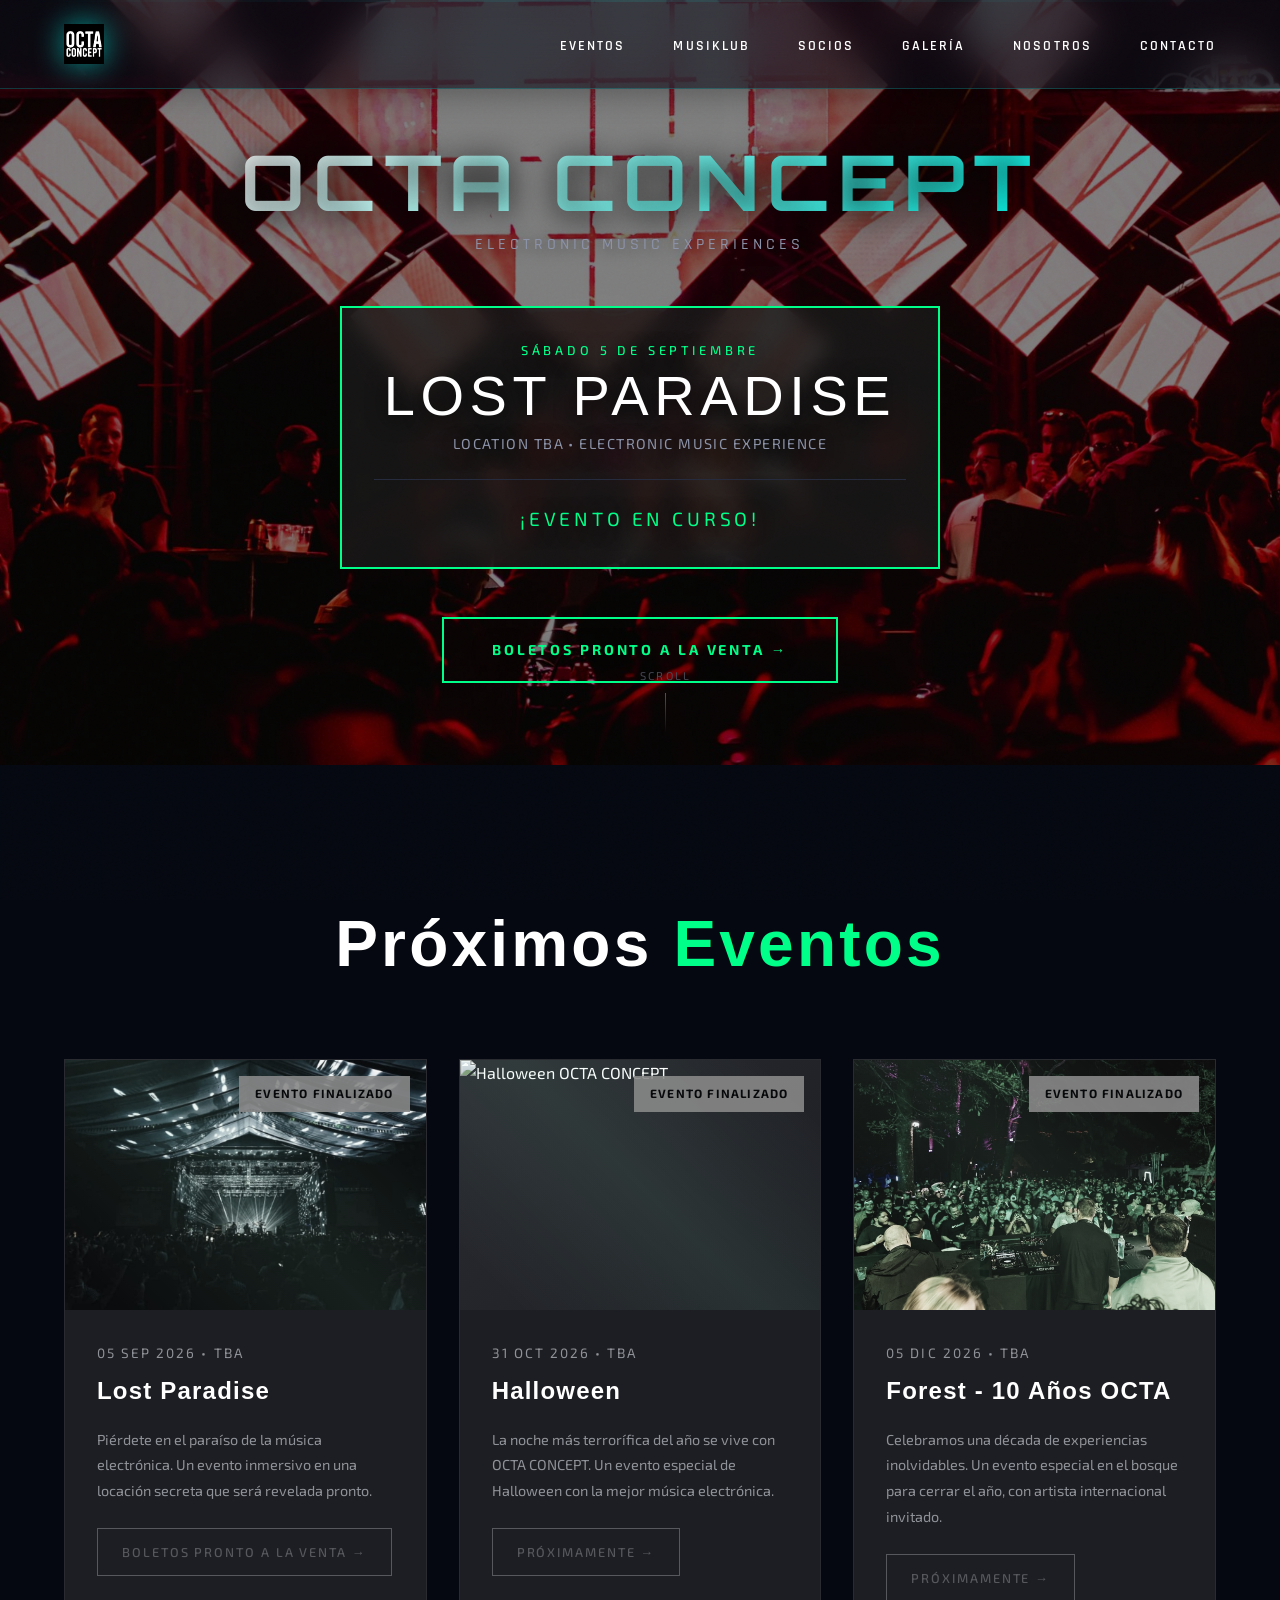
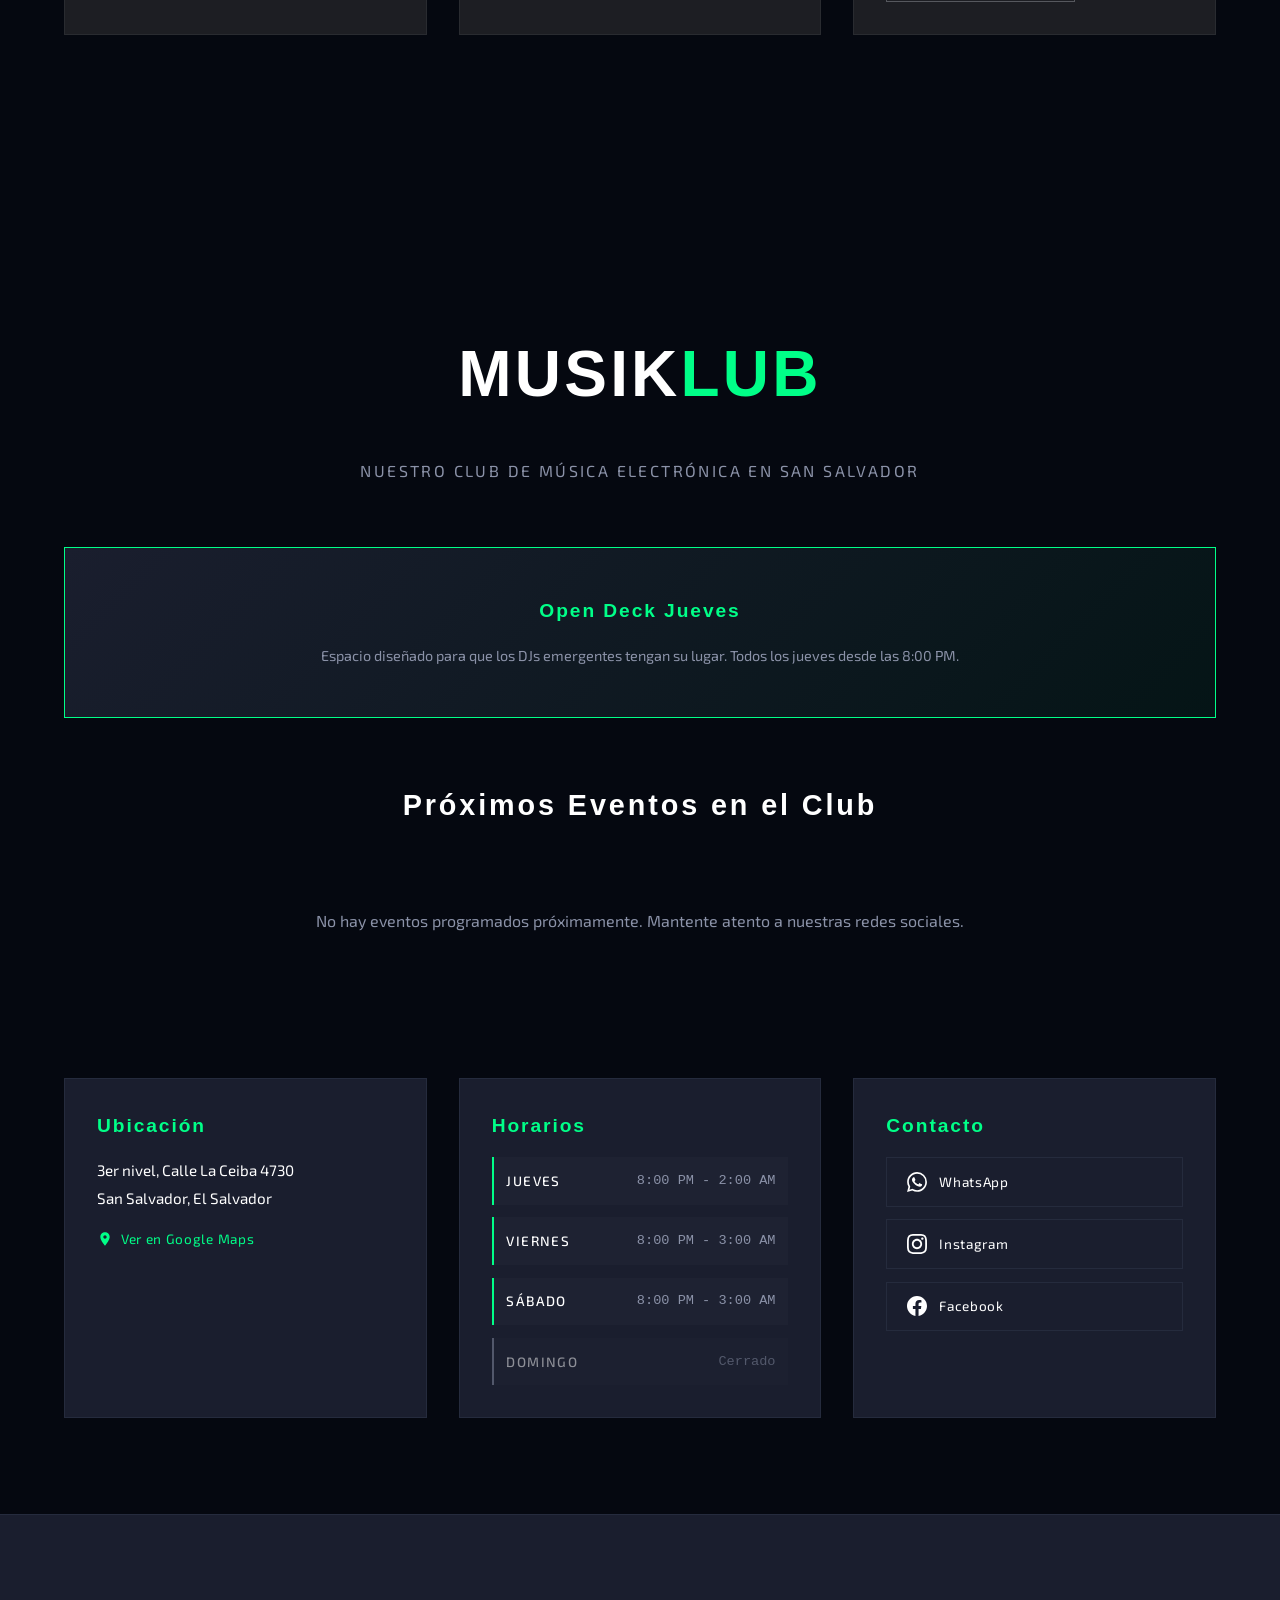
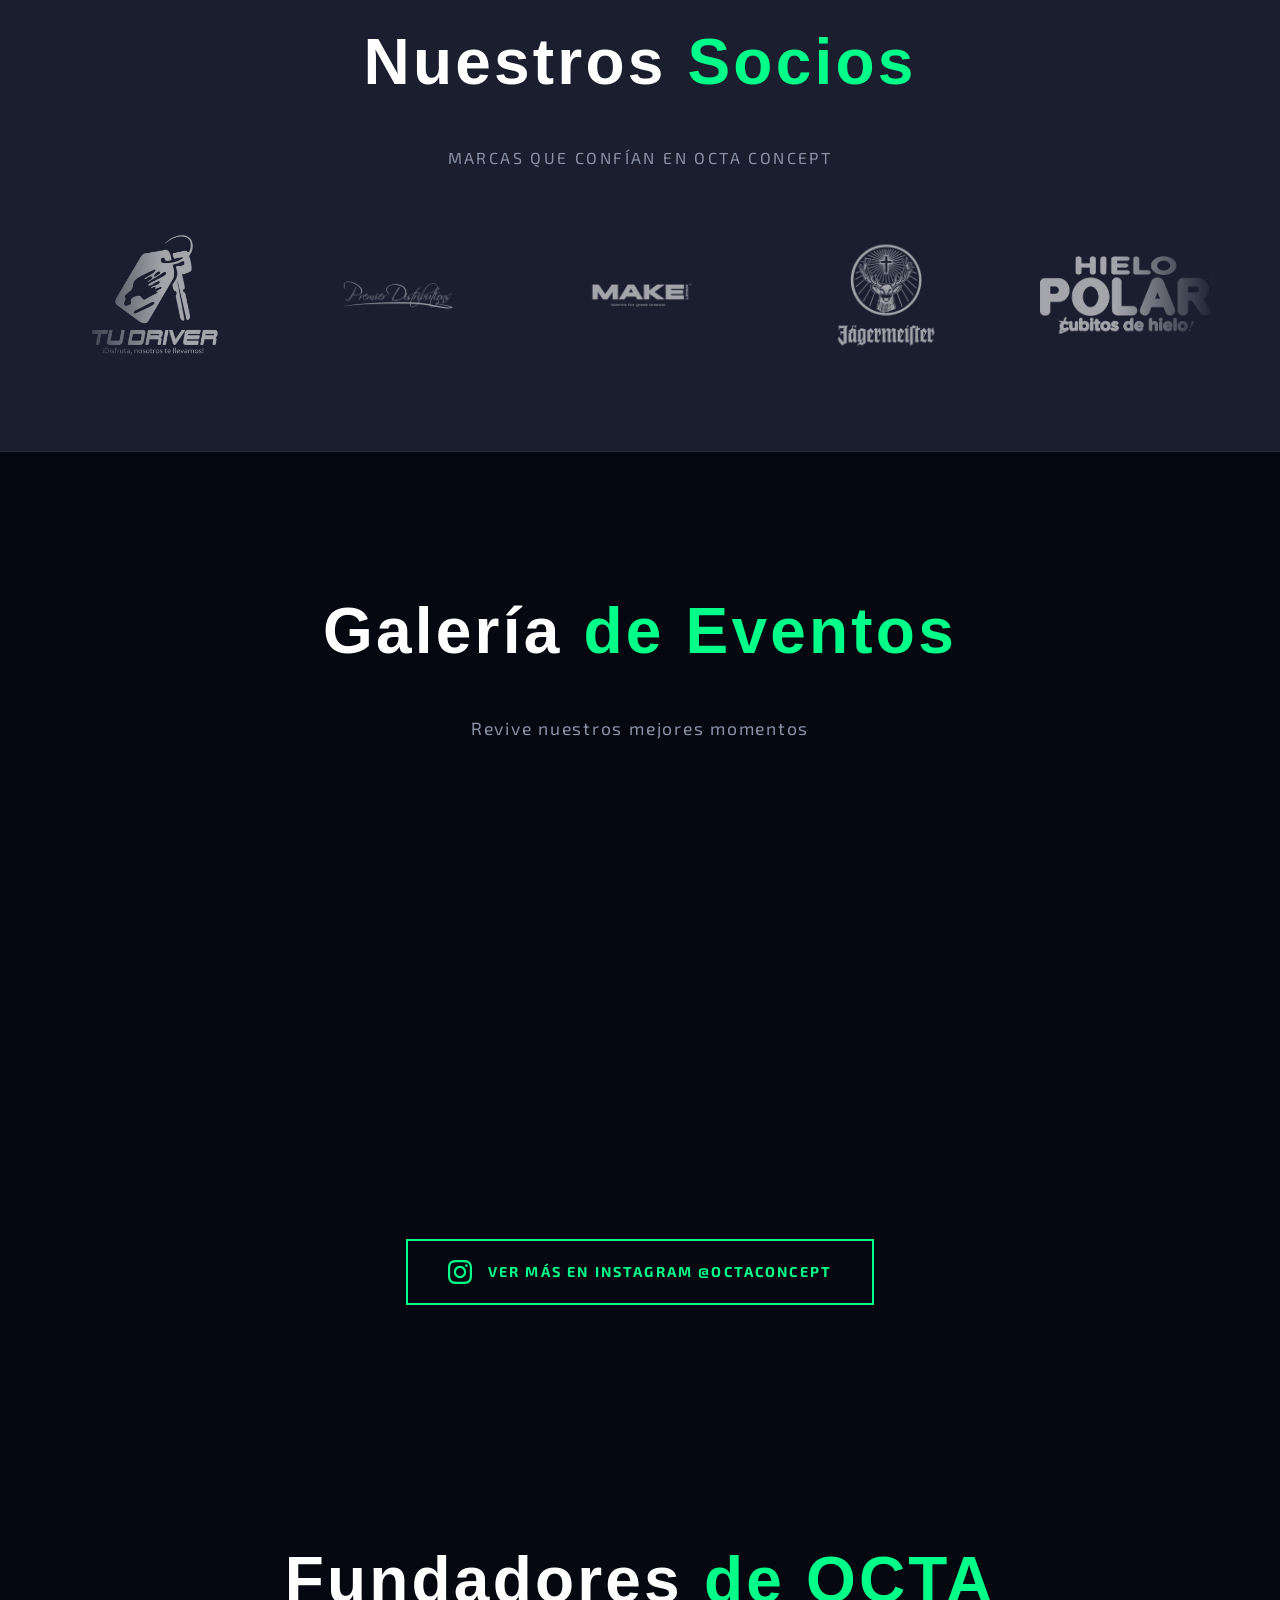
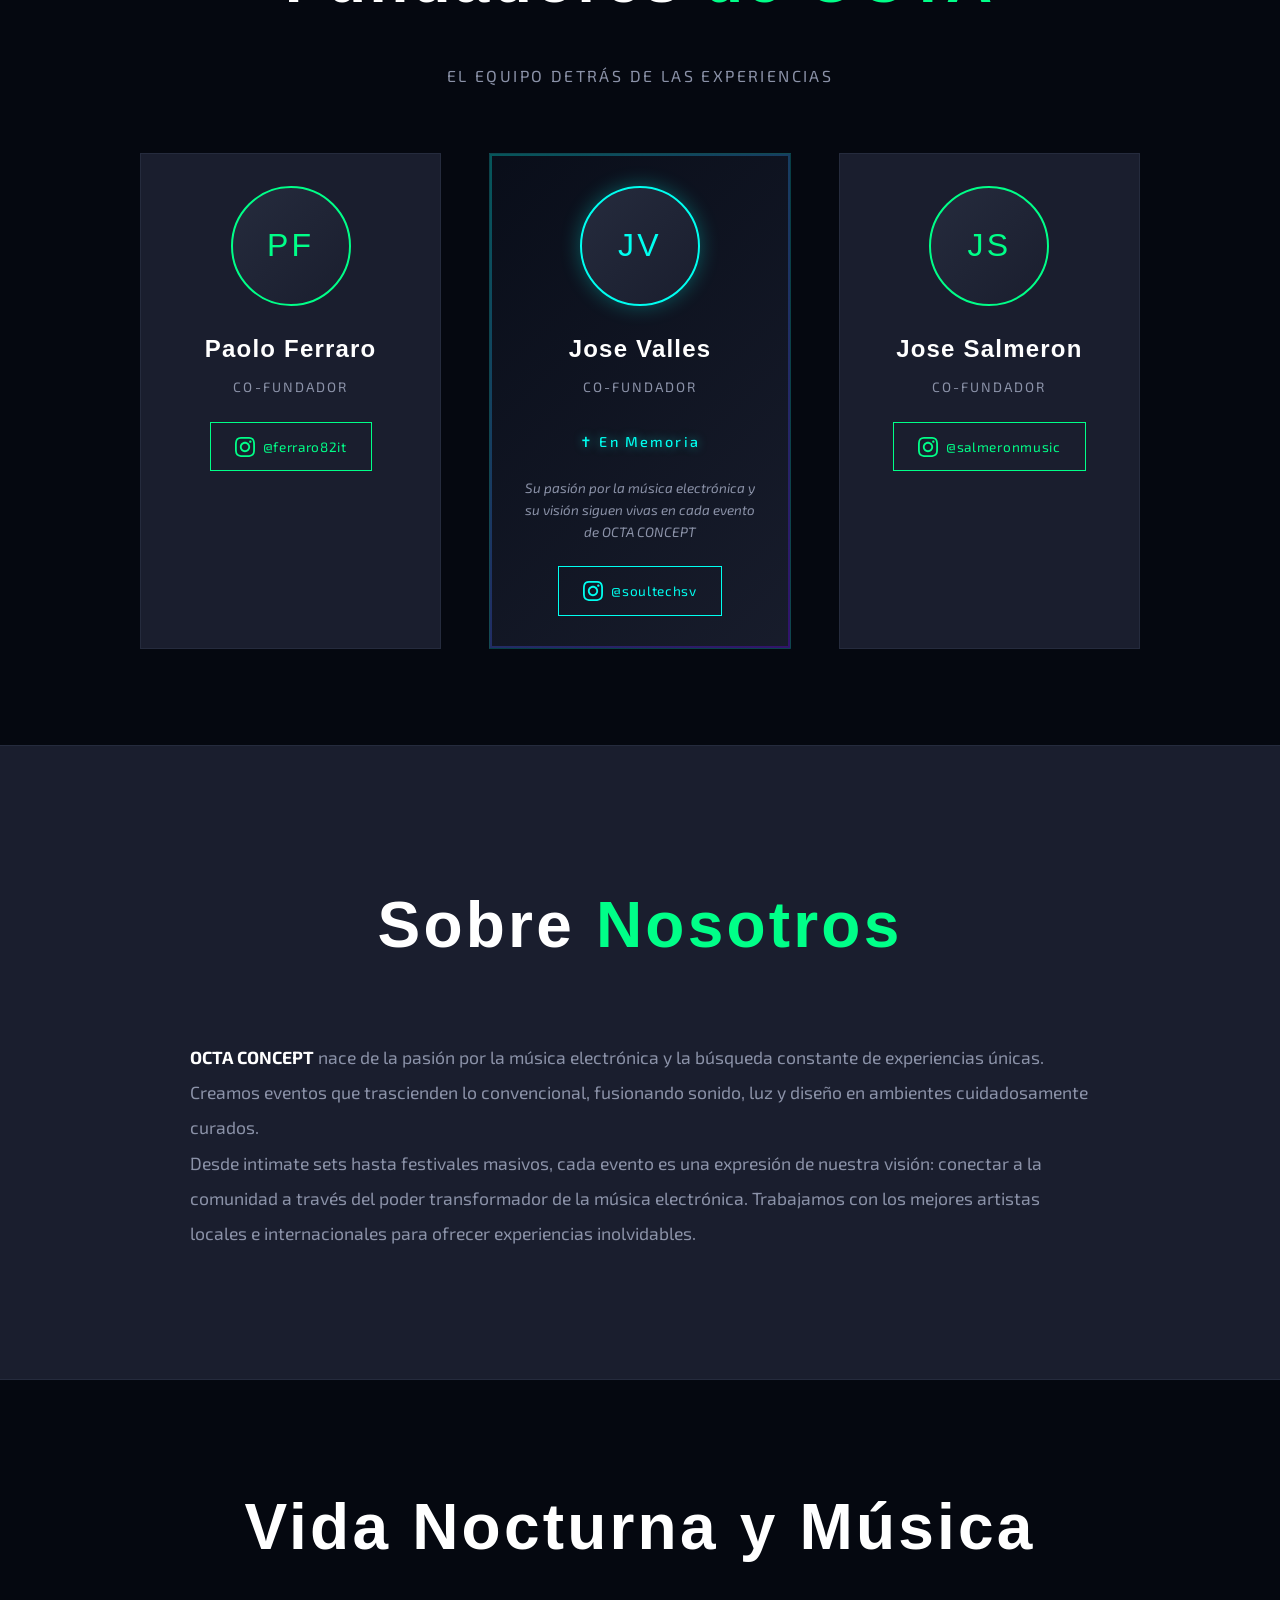
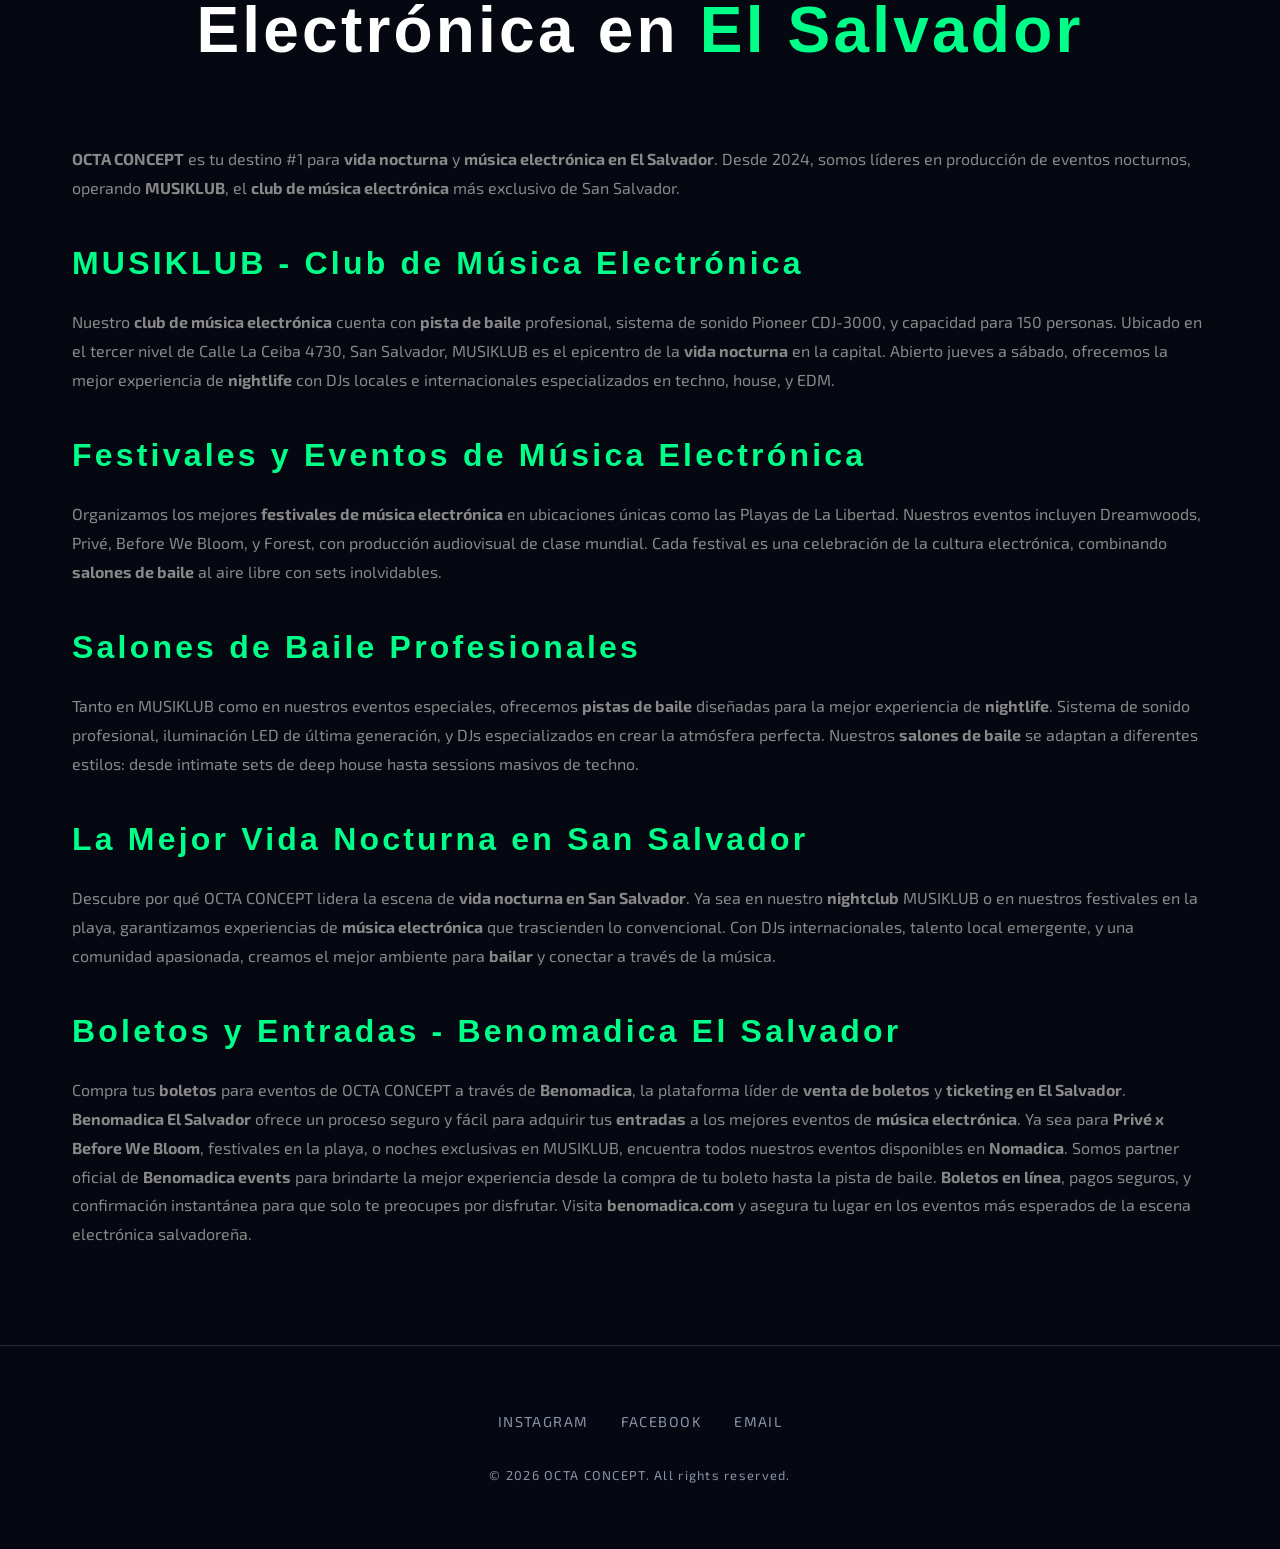
==== commit 89bd20b7: "Add files via upload v100" ====
--- a/index.html
+++ b/index.html
@@ -1884,9 +1884,9 @@
             
             <!-- Featured Event -->
             <div class="featured-event">
-                <div class="featured-event-label">Sábado 4 de Julio</div>
-                <div class="featured-event-name">PRIVÉ & ANALOG</div>
-                <div class="featured-event-date">Acantilados • Electronic Music Experience</div>
+                <div class="featured-event-label">Sábado 5 de Septiembre</div>
+                <div class="featured-event-name">LOST PARADISE</div>
+                <div class="featured-event-date">Location TBA • Electronic Music Experience</div>
                 
                 <!-- Countdown Timer -->
                 <div class="countdown" id="countdown">
@@ -1923,34 +1923,34 @@
     <section id="events">
         <h2 class="section-title">Próximos <span>Eventos</span></h2>
         <div class="events-grid">
-            <div class="event-card" data-date="2026-07-04T18:00:00">
-                <div class="event-image">
-                    <img src="prive-analog-acantilados.png" alt="Privé & Analog at Acantilados">
-                </div>
-                <div class="event-info">
-                    <div class="event-date">04 JUL 2026 • 18:00</div>
-                    <h3 class="event-title">Privé & Analog</h3>
-                    <p class="event-description">Una experiencia exclusiva de música electrónica en los Acantilados. Sunset session con los mejores sonidos deep house y melodic techno frente al mar.</p>
-                    <a href="#" class="ticket-button" onclick="trackEvent('click_ticket_button', {event_name: 'Prive Analog Acantilados', event_price: 0, button_location: 'event_card'})">
-                        Boletos Pronto a la Venta →
-                    </a>
-                </div>
-            </div>
-
-            <div class="event-card" data-date="2026-08-01T18:00:00">
+            <div class="event-card" data-date="2026-09-05T18:00:00">
                 <div class="event-image">
                     <img src="lost-paradise.png" alt="Lost Paradise">
                 </div>
                 <div class="event-info">
-                    <div class="event-date">01 AGO 2026 • TBA</div>
+                    <div class="event-date">05 SEP 2026 • TBA</div>
                     <h3 class="event-title">Lost Paradise</h3>
-                    <p class="event-description">Piérdete en el paraíso de la música electrónica. Un evento inmersivo en una locación secreta que será revelada pronto. Location TBA.</p>
+                    <p class="event-description">Piérdete en el paraíso de la música electrónica. Un evento inmersivo en una locación secreta que será revelada pronto.</p>
                     <a href="#" class="ticket-button" onclick="trackEvent('click_ticket_button', {event_name: 'Lost Paradise', event_price: 0, button_location: 'event_card'})">
                         Boletos Pronto a la Venta →
                     </a>
                 </div>
             </div>
 
+            <div class="event-card" data-date="2026-10-31T20:00:00">
+                <div class="event-image">
+                    <img src="https://images.unsplash.com/photo-1509557965875-b88c97052f0e?w=800&h=500&fit=crop" alt="Halloween OCTA CONCEPT">
+                </div>
+                <div class="event-info">
+                    <div class="event-date">31 OCT 2026 • TBA</div>
+                    <h3 class="event-title">Halloween</h3>
+                    <p class="event-description">La noche más terrorífica del año se vive con OCTA CONCEPT. Un evento especial de Halloween con la mejor música electrónica.</p>
+                    <a href="#" class="ticket-button" onclick="trackEvent('click_ticket_button', {event_name: 'Halloween OCTA', event_price: 0, button_location: 'event_card'})">
+                        Próximamente →
+                    </a>
+                </div>
+            </div>
+
             <div class="event-card" data-date="2026-12-05T20:00:00">
                 <div class="event-image">
                     <img src="forest-10-anos.png" alt="Forest - 10 Años OCTA CONCEPT">
@@ -1958,8 +1958,8 @@
                 <div class="event-info">
                     <div class="event-date">05 DIC 2026 • TBA</div>
                     <h3 class="event-title">Forest - 10 Años OCTA</h3>
-                    <p class="event-description">Celebramos una década de experiencias inolvidables. Un evento especial en el bosque para cerrar el año.</p>
-                    <a href="#" class="ticket-button">
+                    <p class="event-description">Celebramos una década de experiencias inolvidables. Un evento especial en el bosque para cerrar el año, con artista internacional invitado.</p>
+                    <a href="#" class="ticket-button" onclick="trackEvent('click_ticket_button', {event_name: 'Forest 10 Anos', event_price: 0, button_location: 'event_card'})">
                         Próximamente →
                     </a>
                 </div>
@@ -1984,50 +1984,91 @@
             <div class="musiklub-events-full">
                 <h3 class="events-subtitle">Próximos Eventos en el Club</h3>
                 <div class="club-events-grid" id="clubEventsContainer">
-                    <!-- Junio -->
-                    <div class="club-event-card" data-date="2026-06-12T20:00:00">
-                        <div class="event-month">JUN</div>
-                        <div class="event-day">12</div>
+                    <!-- Agosto -->
+                    <div class="club-event-card" data-date="2026-08-07T20:00:00">
+                        <div class="event-month">AGO</div>
+                        <div class="event-day">07</div>
                         <div class="club-event-info">
-                            <h4>LUMINARY</h4>
+                            <h4>THE COMMUNITY</h4>
                             <p>Electronic Night</p>
                             <span class="event-time">Viernes • 8:00 PM</span>
                         </div>
                     </div>
 
-                    <div class="club-event-card" data-date="2026-06-13T20:00:00">
-                        <div class="event-month">JUN</div>
-                        <div class="event-day">13</div>
+                    <div class="club-event-card" data-date="2026-08-08T20:00:00">
+                        <div class="event-month">AGO</div>
+                        <div class="event-day">08</div>
                         <div class="club-event-info">
-                            <h4>IBIZA SOUNDS</h4>
+                            <h4>ADN 160 BPM</h4>
+                            <p>Sábado Nocturno</p>
+                            <span class="event-time">Sábado • 8:00 PM</span>
+                        </div>
+                    </div>
+
+                    <div class="club-event-card" data-date="2026-08-14T20:00:00">
+                        <div class="event-month">AGO</div>
+                        <div class="event-day">14</div>
+                        <div class="club-event-info">
+                            <h4>VOODOO</h4>
+                            <p>w Memo Baca & Nikita</p>
+                            <span class="event-time">Viernes • 8:00 PM</span>
+                        </div>
+                    </div>
+
+                    <div class="club-event-card" data-date="2026-08-15T20:00:00">
+                        <div class="event-month">AGO</div>
+                        <div class="event-day">15</div>
+                        <div class="club-event-info">
+                            <h4>HI FI SOUNDSYSTEM</h4>
                             <p>Sábado Especial</p>
                             <span class="event-time">Sábado • 8:00 PM</span>
                         </div>
                     </div>
 
-                    <div class="club-event-card" data-date="2026-06-19T20:00:00">
-                        <div class="event-month">JUN</div>
-                        <div class="event-day">19</div>
+                    <div class="club-event-card" data-date="2026-08-21T20:00:00">
+                        <div class="event-month">AGO</div>
+                        <div class="event-day">21</div>
                         <div class="club-event-info">
-                            <h4>TBA</h4>
-                            <p>Por Confirmar</p>
+                            <h4>ANIVERSARIO MUSIKLUB</h4>
+                            <p>w Chema Diaz</p>
                             <span class="event-time">Viernes • 8:00 PM</span>
                         </div>
                     </div>
 
-                    <div class="club-event-card" data-date="2026-06-20T20:00:00">
-                        <div class="event-month">JUN</div>
-                        <div class="event-day">20</div>
+                    <div class="club-event-card" data-date="2026-08-22T20:00:00">
+                        <div class="event-month">AGO</div>
+                        <div class="event-day">22</div>
                         <div class="club-event-info">
-                            <h4>LOVE & DANCE</h4>
-                            <p>Sábado Nocturno</p>
+                            <h4>LOVE & DANCE PRESENTA</h4>
+                            <p>A Julio CR</p>
                             <span class="event-time">Sábado • 8:00 PM</span>
                         </div>
                     </div>
 
-                    <div class="club-event-card" data-date="2026-06-26T20:00:00">
-                        <div class="event-month">JUN</div>
-                        <div class="event-day">26</div>
+                    <div class="club-event-card" data-date="2026-08-28T20:00:00">
+                        <div class="event-month">AGO</div>
+                        <div class="event-day">28</div>
+                        <div class="club-event-info">
+                            <h4>COREBLAST</h4>
+                            <p>Electronic Night</p>
+                            <span class="event-time">Viernes • 8:00 PM</span>
+                        </div>
+                    </div>
+
+                    <div class="club-event-card" data-date="2026-08-29T20:00:00">
+                        <div class="event-month">AGO</div>
+                        <div class="event-day">29</div>
+                        <div class="club-event-info">
+                            <h4>FRIENDS & FAMILY</h4>
+                            <p>Sábado Especial</p>
+                            <span class="event-time">Sábado • 8:00 PM</span>
+                        </div>
+                    </div>
+
+                    <!-- Septiembre -->
+                    <div class="club-event-card" data-date="2026-09-04T20:00:00">
+                        <div class="event-month">SEP</div>
+                        <div class="event-day">04</div>
                         <div class="club-event-info">
                             <h4>ARTHEMIS</h4>
                             <p>Electronic Night</p>
@@ -2035,52 +2076,122 @@
                         </div>
                     </div>
 
-                    <div class="club-event-card" data-date="2026-06-27T20:00:00">
-                        <div class="event-month">JUN</div>
-                        <div class="event-day">27</div>
+                    <div class="club-event-card" data-date="2026-09-05T20:00:00">
+                        <div class="event-month">SEP</div>
+                        <div class="event-day">05</div>
                         <div class="club-event-info">
-                            <h4>SENTRO PARTY</h4>
+                            <h4>LUMINARY</h4>
+                            <p>Sábado Especial</p>
+                            <span class="event-time">Sábado • 8:00 PM</span>
+                        </div>
+                    </div>
+
+                    <div class="club-event-card" data-date="2026-09-11T20:00:00">
+                        <div class="event-month">SEP</div>
+                        <div class="event-day">11</div>
+                        <div class="club-event-info">
+                            <h4>BESOS DE CAFE</h4>
+                            <p>After Blackstar Society</p>
+                            <span class="event-time">Viernes • 8:00 PM</span>
+                        </div>
+                    </div>
+
+                    <div class="club-event-card" data-date="2026-09-12T20:00:00">
+                        <div class="event-month">SEP</div>
+                        <div class="event-day">12</div>
+                        <div class="club-event-info">
+                            <h4>HI FI SOUNDSYSTEM</h4>
                             <p>Sábado Nocturno</p>
                             <span class="event-time">Sábado • 8:00 PM</span>
                         </div>
                     </div>
 
-                    <!-- Julio -->
-                    <div class="club-event-card" data-date="2026-07-02T20:00:00">
-                        <div class="event-month">JUL</div>
-                        <div class="event-day">02</div>
+                    <div class="club-event-card" data-date="2026-09-18T20:00:00">
+                        <div class="event-month">SEP</div>
+                        <div class="event-day">18</div>
                         <div class="club-event-info">
-                            <h4>EARGASM</h4>
-                            <p>Club Rave</p>
-                            <span class="event-time">Jueves • 8:00 PM</span>
+                            <h4>EDUARDO LOVO</h4>
+                            <p>Viernes Especial</p>
+                            <span class="event-time">Viernes • 8:00 PM</span>
                         </div>
                     </div>
 
-                    <div class="club-event-card" data-date="2026-07-03T20:00:00">
-                        <div class="event-month">JUL</div>
-                        <div class="event-day">03</div>
+                    <div class="club-event-card" data-date="2026-09-19T20:00:00">
+                        <div class="event-month">SEP</div>
+                        <div class="event-day">19</div>
                         <div class="club-event-info">
-                            <h4>INFINITY DANCE</h4>
+                            <h4>BENDECIDOS X EL TECHNO</h4>
+                            <p>Sábado Nocturno</p>
+                            <span class="event-time">Sábado • 8:00 PM</span>
+                        </div>
+                    </div>
+
+                    <div class="club-event-card" data-date="2026-09-25T20:00:00">
+                        <div class="event-month">SEP</div>
+                        <div class="event-day">25</div>
+                        <div class="club-event-info">
+                            <h4>NURAVESV</h4>
                             <p>Electronic Night</p>
                             <span class="event-time">Viernes • 8:00 PM</span>
                         </div>
                     </div>
 
-                    <div class="club-event-card" data-date="2026-07-04T20:00:00">
-                        <div class="event-month">JUL</div>
-                        <div class="event-day">04</div>
+                    <div class="club-event-card" data-date="2026-09-26T20:00:00">
+                        <div class="event-month">SEP</div>
+                        <div class="event-day">26</div>
                         <div class="club-event-info">
-                            <h4>FACEMELTERS</h4>
+                            <h4>BLACKSTAR SOCIETY</h4>
                             <p>Sábado Nocturno</p>
                             <span class="event-time">Sábado • 8:00 PM</span>
                         </div>
                     </div>
 
-                    <div class="club-event-card" data-date="2026-07-10T20:00:00">
-                        <div class="event-month">JUL</div>
-                        <div class="event-day">10</div>
+                    <!-- Octubre -->
+                    <div class="club-event-card" data-date="2026-10-02T20:00:00">
+                        <div class="event-month">OCT</div>
+                        <div class="event-day">02</div>
                         <div class="club-event-info">
-                            <h4>FRIEND & FAMILY</h4>
+                            <h4>CLEVER SOUNDS</h4>
+                            <p>Electronic Night</p>
+                            <span class="event-time">Viernes • 8:00 PM</span>
+                        </div>
+                    </div>
+
+                    <div class="club-event-card" data-date="2026-10-03T20:00:00">
+                        <div class="event-month">OCT</div>
+                        <div class="event-day">03</div>
+                        <div class="club-event-info">
+                            <h4>CORTO CIRCUITO</h4>
+                            <p>Guatemala</p>
+                            <span class="event-time">Sábado • 8:00 PM</span>
+                        </div>
+                    </div>
+
+                    <div class="club-event-card" data-date="2026-10-16T20:00:00">
+                        <div class="event-month">OCT</div>
+                        <div class="event-day">16</div>
+                        <div class="club-event-info">
+                            <h4>HOUSELAB</h4>
+                            <p>Viernes Especial</p>
+                            <span class="event-time">Viernes • 8:00 PM</span>
+                        </div>
+                    </div>
+
+                    <div class="club-event-card" data-date="2026-10-17T20:00:00">
+                        <div class="event-month">OCT</div>
+                        <div class="event-day">17</div>
+                        <div class="club-event-info">
+                            <h4>HI FI SOUNDSYSTEM</h4>
+                            <p>Sábado Nocturno</p>
+                            <span class="event-time">Sábado • 8:00 PM</span>
+                        </div>
+                    </div>
+
+                    <div class="club-event-card" data-date="2026-10-30T20:00:00">
+                        <div class="event-month">OCT</div>
+                        <div class="event-day">30</div>
+                        <div class="club-event-info">
+                            <h4>INSTINTO RECORDS</h4>
                             <p>Viernes Especial</p>
                             <span class="event-time">Viernes • 8:00 PM</span>
                         </div>
@@ -2408,7 +2519,7 @@
     <script data-cfasync="false" src="/cdn-cgi/scripts/5c5dd728/cloudflare-static/email-decode.min.js"></script><script>
         // Countdown Timer for Next Event
         // Event date: May 2, 2026 at 6:00 PM
-        const eventDate = new Date('July 4, 2026 18:00:00').getTime();
+        const eventDate = new Date('September 5, 2026 18:00:00').getTime();
 
         function updateCountdown() {
             const now = new Date().getTime();
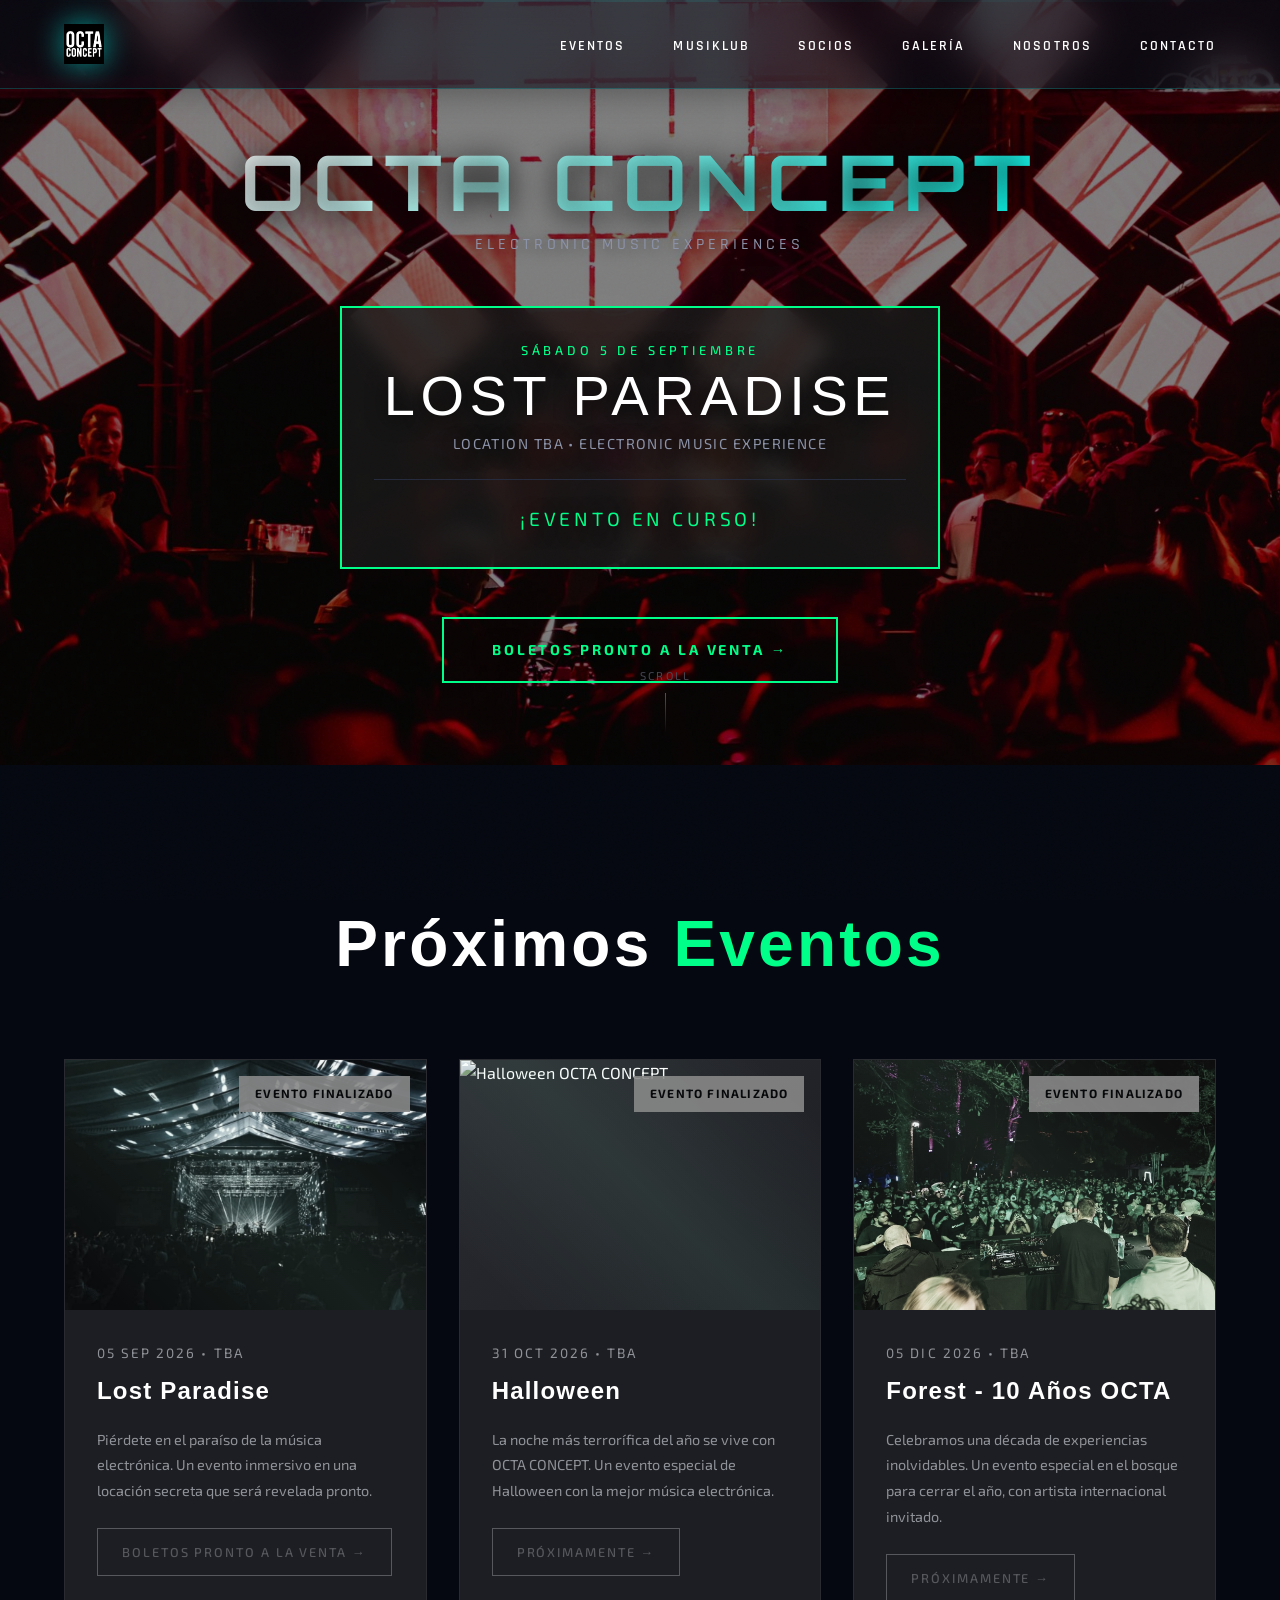
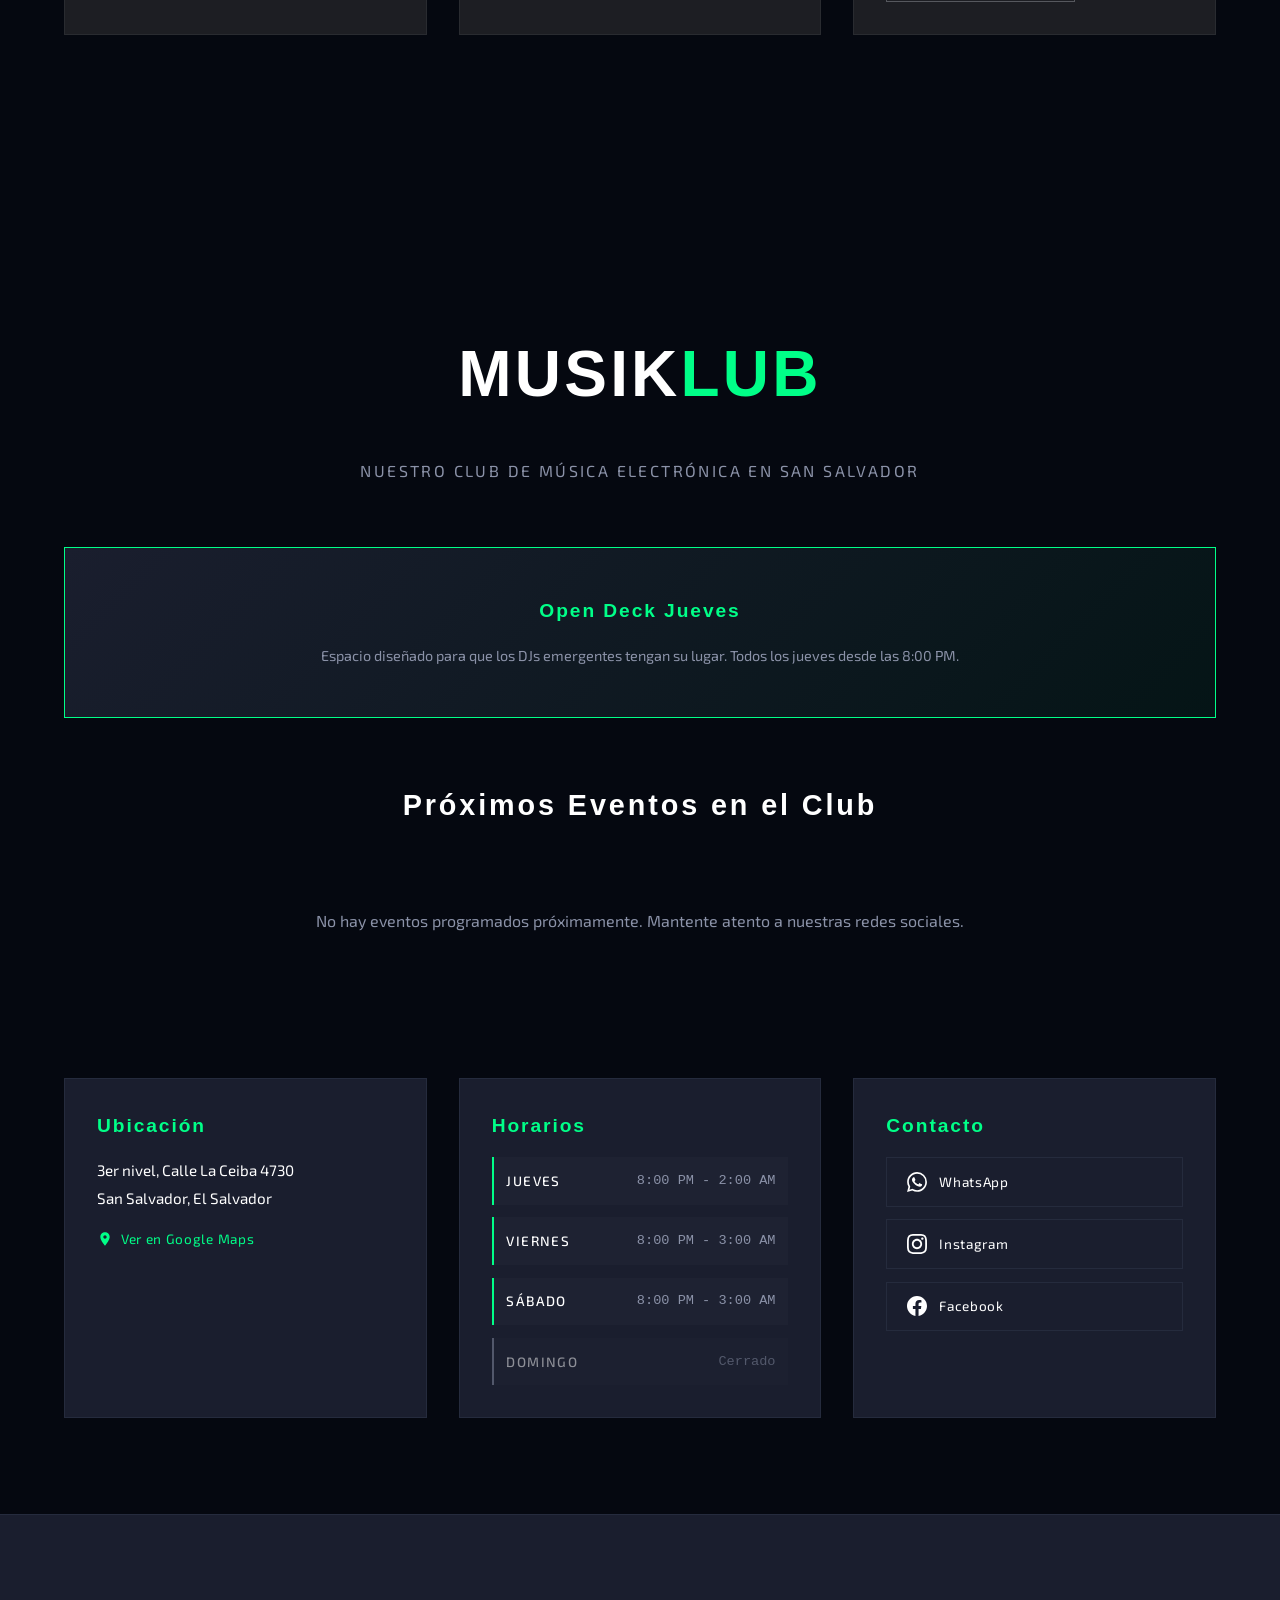
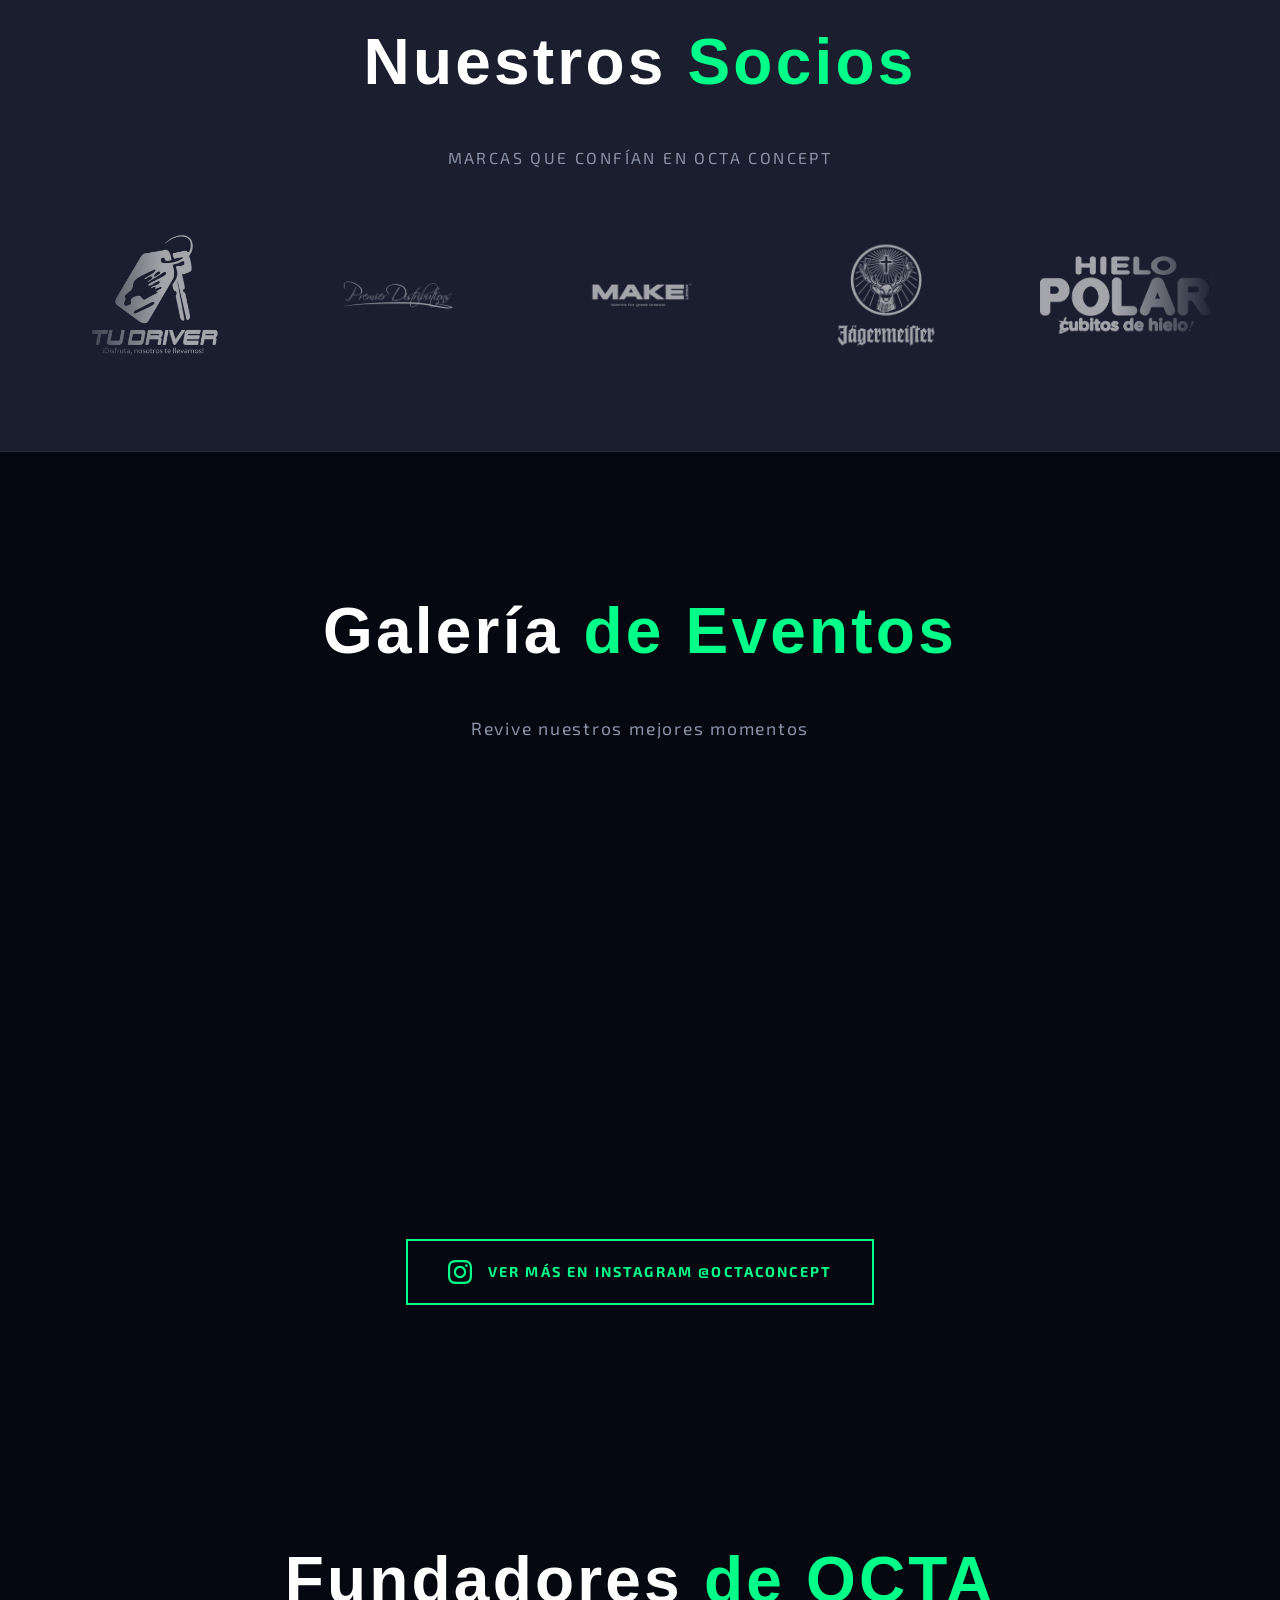
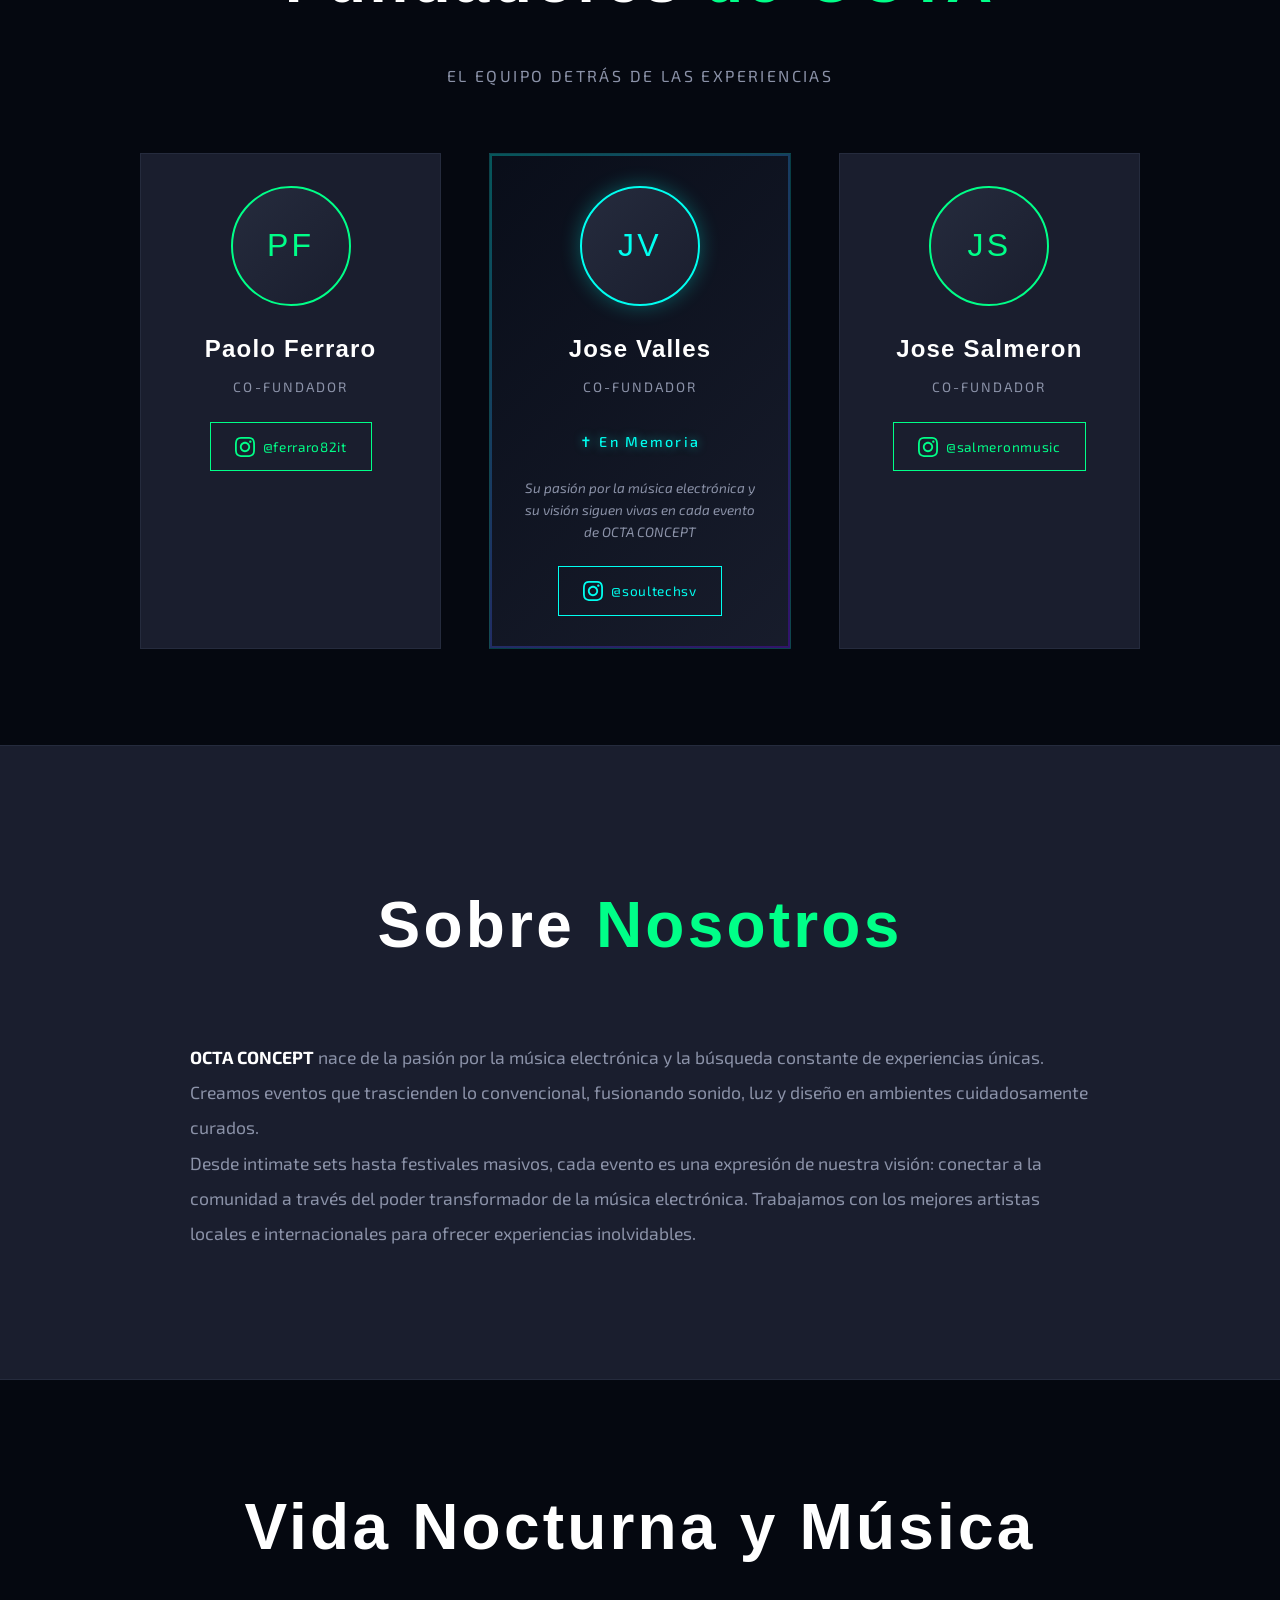
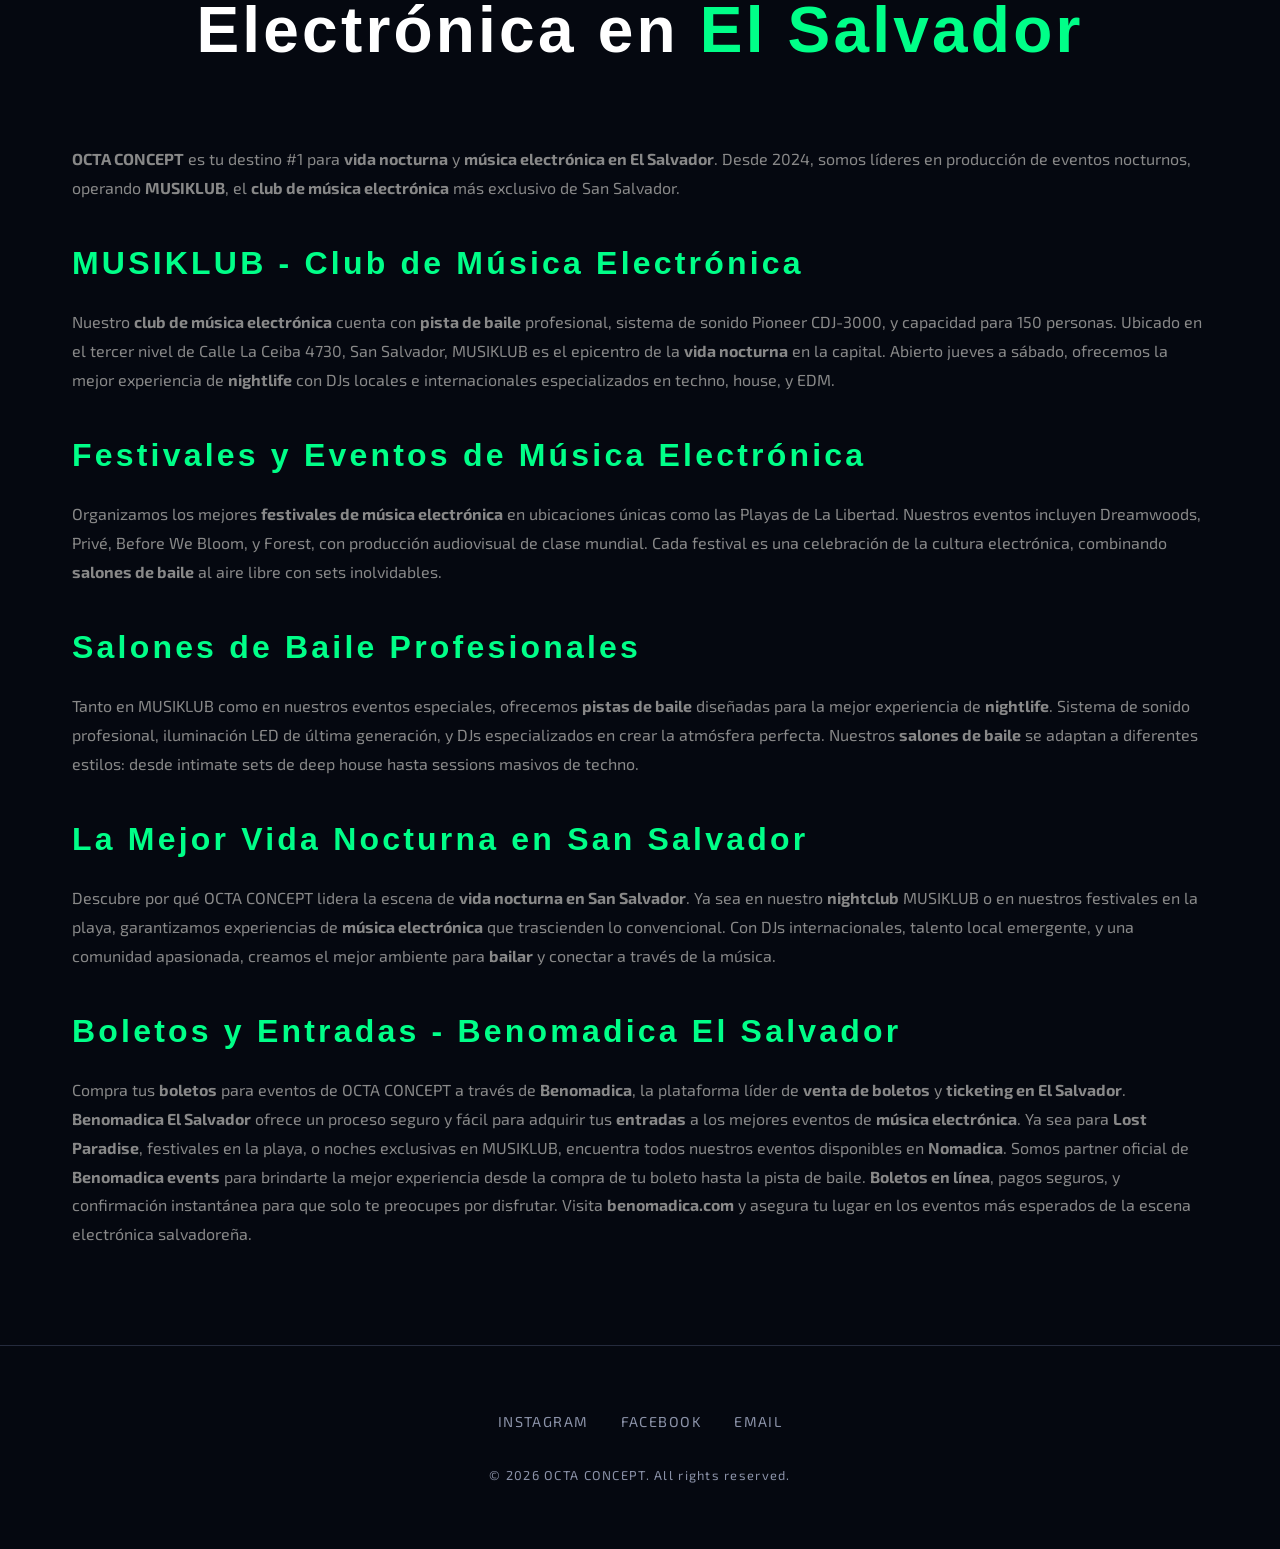
==== commit d6d4e12d: "Add files via upload v101" ====
--- a/index.html
+++ b/index.html
@@ -21,7 +21,7 @@
     <meta property="og:type" content="website">
     <meta property="og:url" content="https://octaconcept.com/">
     <meta property="og:title" content="OCTA CONCEPT | Música Electrónica y Vida Nocturna en El Salvador">
-    <meta property="og:description" content="Líder en música electrónica, vida nocturna y clubs en El Salvador. MUSIKLUB club de música electrónica, salones de baile profesionales. Próximo: Privé & Before We Bloom - 2 Mayo 2026. Boletos en Benomadica.">
+    <meta property="og:description" content="Líder en música electrónica, vida nocturna y clubs en El Salvador. MUSIKLUB club de música electrónica. Próximo: Lost Paradise - 5 Sep 2026. Forest 10 Años OCTA - Dic 2026.">
     <meta property="og:image" content="https://octaconcept.com/hero-background.png">
     <meta property="og:image:width" content="1200">
     <meta property="og:image:height" content="630">
@@ -32,7 +32,7 @@
     <meta property="twitter:card" content="summary_large_image">
     <meta property="twitter:url" content="https://octaconcept.com/">
     <meta property="twitter:title" content="OCTA CONCEPT | Vida Nocturna y Música Electrónica">
-    <meta property="twitter:description" content="Música electrónica, vida nocturna y clubs en El Salvador. MUSIKLUB club de música electrónica, salones de baile. Próximo evento: Privé & Before We Bloom - 2 Mayo 2026. Boletos: Benomadica.">
+    <meta property="twitter:description" content="Música electrónica, vida nocturna y clubs en El Salvador. MUSIKLUB club de música electrónica. Próximo: Lost Paradise - 5 Sep 2026. Forest 10 Años - Dic 2026.">
     <meta property="twitter:image" content="https://octaconcept.com/hero-background.png">
     
     <!-- Favicon -->
@@ -135,33 +135,27 @@
     }
     </script>
     
-    <!-- Event Schema for Privé & Before We Bloom -->
+    <!-- Event Schema for Lost Paradise -->
     <script type="application/ld+json">
     {
       "@context": "https://schema.org",
       "@type": "Event",
-      "name": "Privé & Before We Bloom (México)",
-      "description": "Experiencia única y exclusiva con 2 DJs de México y talento local en un spot único en las Playas de La Libertad. Prepárate para vivir al máximo la música electrónica.",
+      "name": "Lost Paradise - OCTA CONCEPT",
+      "description": "Piérdete en el paraíso de la música electrónica. Un evento inmersivo de OCTA CONCEPT con los mejores DJs de la escena electrónica.",
       "image": [
-        "https://octaconcept.com/hero-background.png",
-        "https://images.unsplash.com/photo-1501612780327-45045538702b?w=1200&h=600&fit=crop"
+        "https://octaconcept.com/lost-paradise.png"
       ],
-      "startDate": "2026-05-02T18:00:00-06:00",
-      "endDate": "2026-05-03T04:00:00-06:00",
+      "startDate": "2026-09-05T18:00:00-06:00",
+      "endDate": "2026-09-06T04:00:00-06:00",
       "eventStatus": "https://schema.org/EventScheduled",
       "eventAttendanceMode": "https://schema.org/OfflineEventAttendanceMode",
       "location": {
         "@type": "Place",
-        "name": "Playas de La Libertad",
+        "name": "Location TBA",
         "address": {
           "@type": "PostalAddress",
-          "addressLocality": "La Libertad",
+          "addressLocality": "San Salvador",
           "addressCountry": "SV"
-        },
-        "geo": {
-          "@type": "GeoCoordinates",
-          "latitude": "13.488",
-          "longitude": "-89.322"
         }
       },
       "organizer": {
@@ -170,27 +164,11 @@
         "url": "https://octaconcept.com",
         "email": "salmeron@octaconcept.com"
       },
-      "performer": [
-        {
-          "@type": "MusicGroup",
-          "name": "Privé (México)"
-        },
-        {
-          "@type": "MusicGroup",
-          "name": "Before We Bloom (México)"
-        },
-        {
-          "@type": "MusicGroup",
-          "name": "Talento Local El Salvador"
-        }
-      ],
       "offers": {
         "@type": "Offer",
-        "url": "https://www.funcapital.com/",
-        "price": "0",
-        "priceCurrency": "USD",
+        "url": "https://octaconcept.com",
         "availability": "https://schema.org/PreOrder",
-        "validFrom": "2026-03-31T00:00:00-06:00"
+        "validFrom": "2026-08-01T00:00:00-06:00"
       }
     }
     </script>
@@ -2497,7 +2475,7 @@
                 la plataforma líder de <strong>venta de boletos</strong> y <strong>ticketing en El Salvador</strong>. 
                 <strong>Benomadica El Salvador</strong> ofrece un proceso seguro y fácil para adquirir tus 
                 <strong>entradas</strong> a los mejores eventos de <strong>música electrónica</strong>. 
-                Ya sea para <strong>Privé x Before We Bloom</strong>, festivales en la playa, o noches exclusivas en MUSIKLUB, 
+                Ya sea para <strong>Lost Paradise</strong>, festivales en la playa, o noches exclusivas en MUSIKLUB, 
                 encuentra todos nuestros eventos disponibles en <strong>Nomadica</strong>. Somos partner oficial de 
                 <strong>Benomadica events</strong> para brindarte la mejor experiencia desde la compra de tu boleto 
                 hasta la pista de baile. <strong>Boletos en línea</strong>, pagos seguros, y confirmación instantánea 
@@ -2793,60 +2771,6 @@
     </script>
 
     <!-- Event Modal -->
-    <div id="eventModal" class="event-modal">
-        <div class="modal-content">
-            <button class="modal-close" onclick="closeEventModal()">×</button>
-            
-            <div class="modal-header">
-                <img src="https://images.unsplash.com/photo-1501612780327-45045538702b?w=1200&h=600&fit=crop" alt="Privé & Before We Bloom">
-            </div>
-            
-            <div class="modal-body">
-                <h2 class="modal-title">PRIVÉ x BEFORE WE BLOOM</h2>
-                
-                <div class="modal-date">
-                    <svg width="20" height="20" viewBox="0 0 24 24" fill="currentColor">
-                        <path d="M19 4h-1V2h-2v2H8V2H6v2H5c-1.11 0-1.99.9-1.99 2L3 20c0 1.1.89 2 2 2h14c1.1 0 2-.9 2-2V6c0-1.1-.9-2-2-2zm0 16H5V9h14v11zM7 11h5v5H7z"/>
-                    </svg>
-                    Sábado 2 de Mayo 2026 • 6:00 PM
-                </div>
-                
-                <p class="modal-description">
-                    Nace <strong>PRIVÉ</strong>, una nueva propuesta de Octa Concept enfocada en experiencias más exclusivas e íntimas dentro de la escena electrónica. Con cupo limitado, el concepto busca crear un ambiente más cercano entre la música, los artistas y el público.
-                </p>
-                
-                <p class="modal-description">
-                    Para esta primera edición, PRIVÉ une fuerzas con <strong>Before We Bloom</strong>, un colectivo originario de Ciudad de México que nace con la idea de crear espacios donde artistas, sonidos y comunidad puedan encontrarse y evolucionar juntos, celebrando ese momento de transformación que ocurre antes de florecer.
-                </p>
-                
-                <p class="modal-description">
-                    En esta colaboración especial, se reúne talento local de El Salvador junto con invitados de México, dando forma a una selección de artistas y sonidos que elevarán tus sentidos. El resultado será una experiencia íntima en la pista de baile, con una selección musical pensada para quienes buscan algo más que una fiesta.
-                </p>
-                
-                <div class="modal-info-grid">
-                    <div class="modal-info-item">
-                        <div class="modal-info-label">Artistas</div>
-                        <div class="modal-info-value">México + El Salvador</div>
-                    </div>
-                    <div class="modal-info-item">
-                        <div class="modal-info-label">Ubicación</div>
-                        <div class="modal-info-value">Playas de La Libertad</div>
-                    </div>
-                    <div class="modal-info-item">
-                        <div class="modal-info-label">Fecha</div>
-                        <div class="modal-info-value">2 Mayo 2026</div>
-                    </div>
-                    <div class="modal-info-item">
-                        <div class="modal-info-label">Entrada</div>
-                        <div class="modal-info-value">$35 USD</div>
-                    </div>
-                </div>
-                
-                <a href="https://benomadica.com/en/events/UjcxMU0" target="_blank" class="modal-cta" onclick="if(typeof fbq !== 'undefined') { fbq('track', 'InitiateCheckout', { content_name: 'Privé Before We Bloom Tickets' }); }">
-                    COMPRAR BOLETOS →
-                </a>
-            </div>
-        </div>
     </div>
 </body>
 </html>
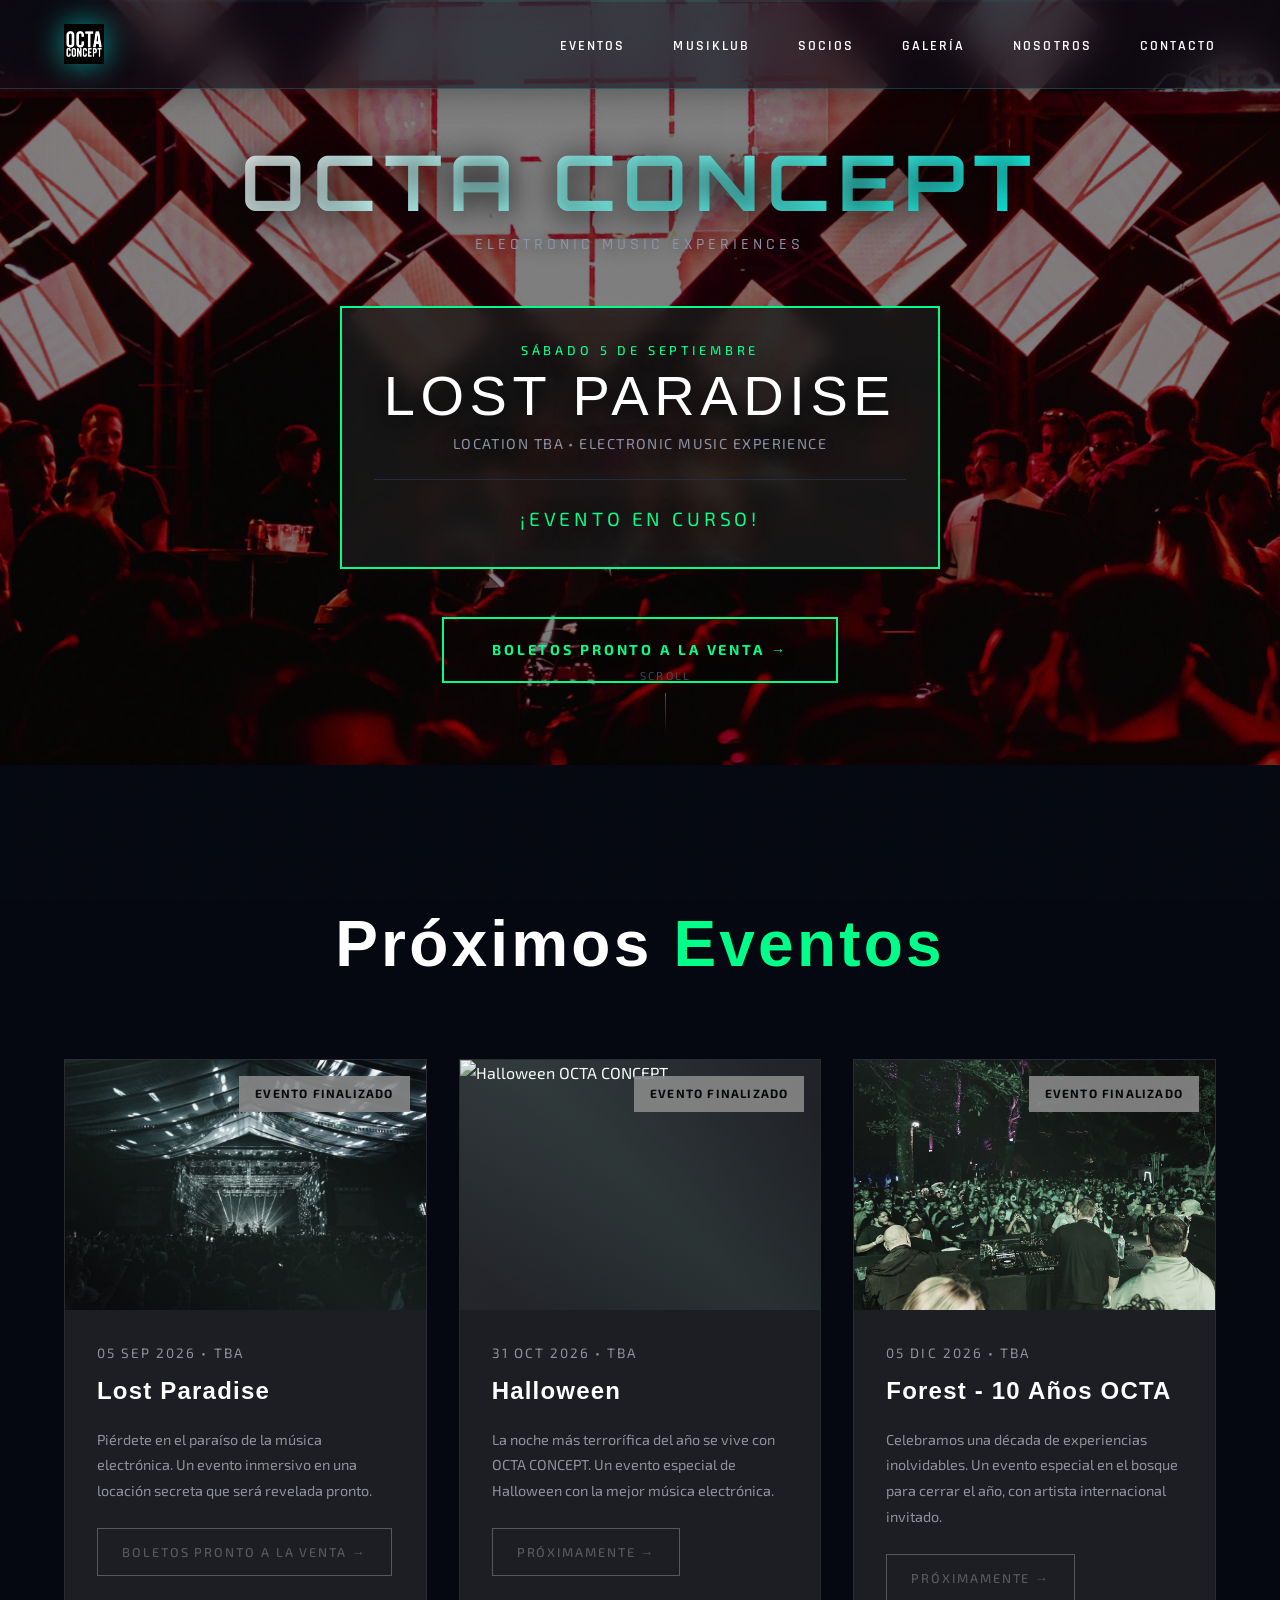
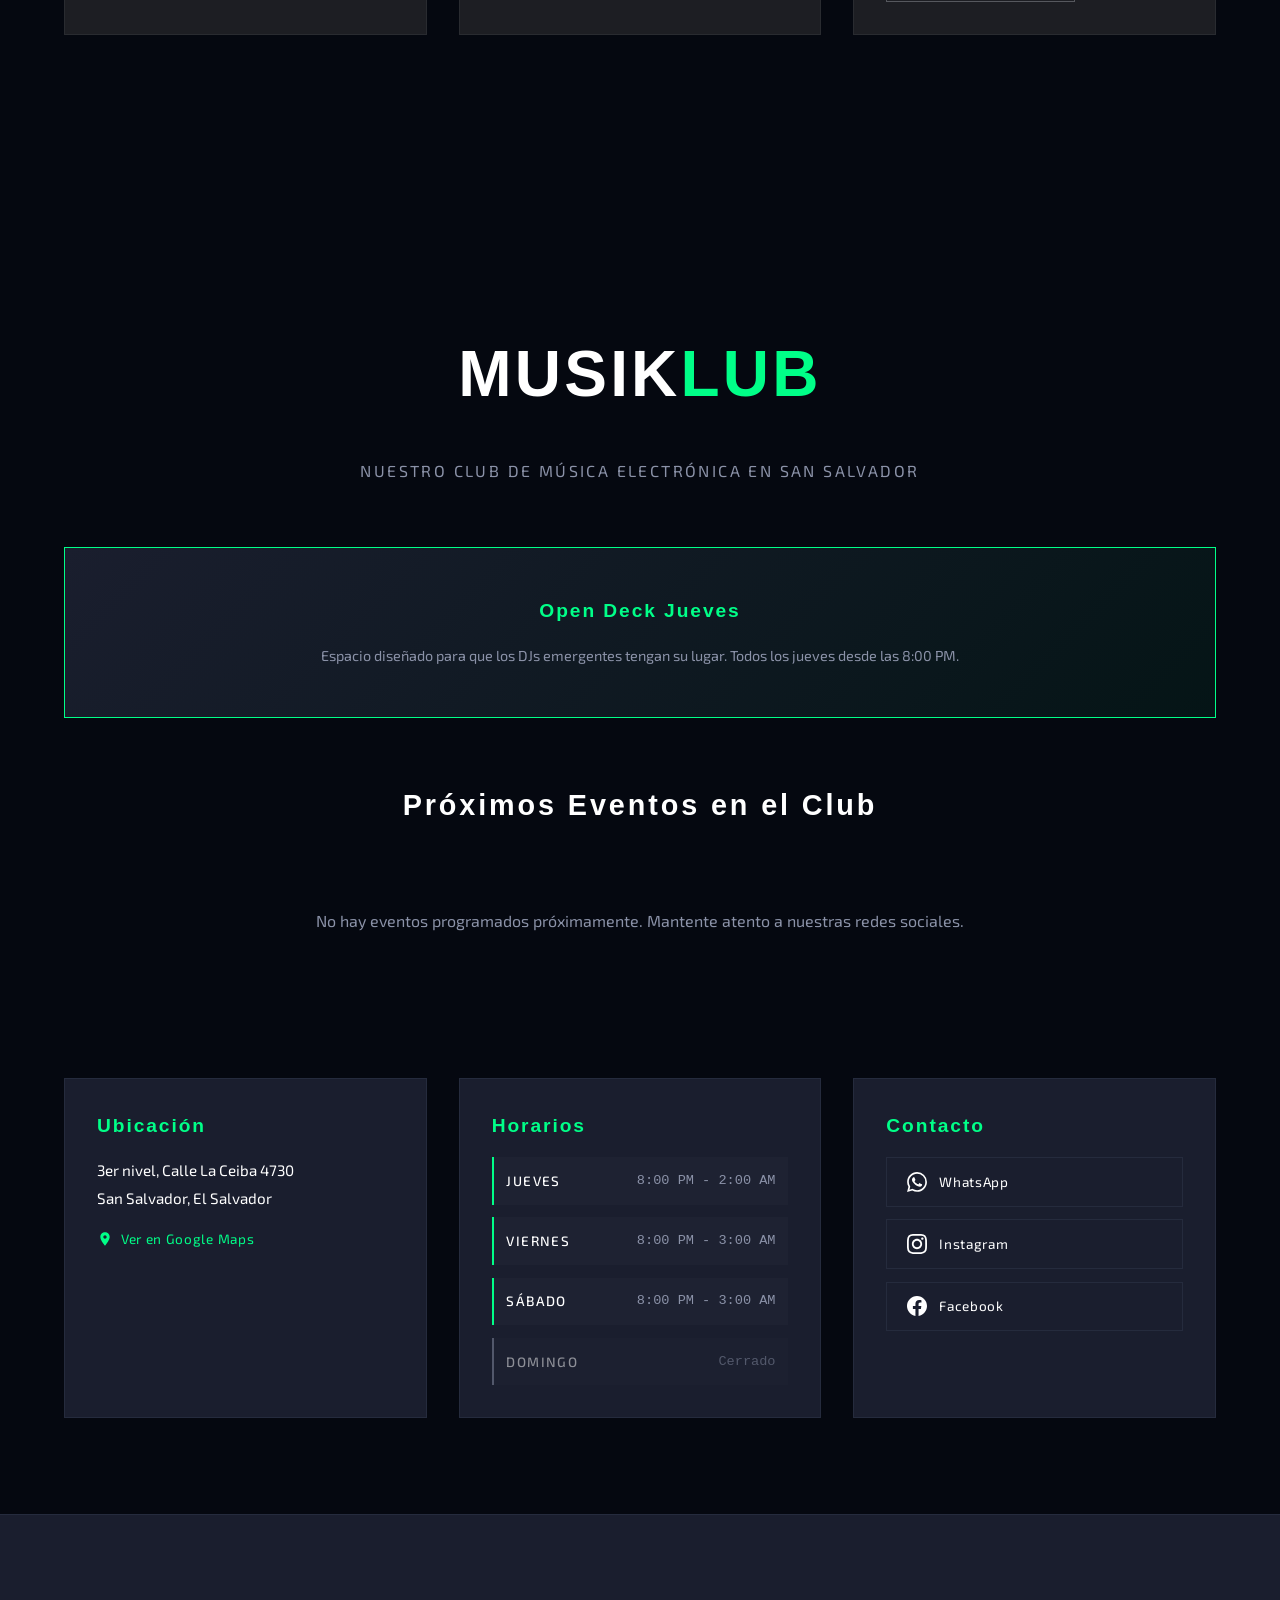
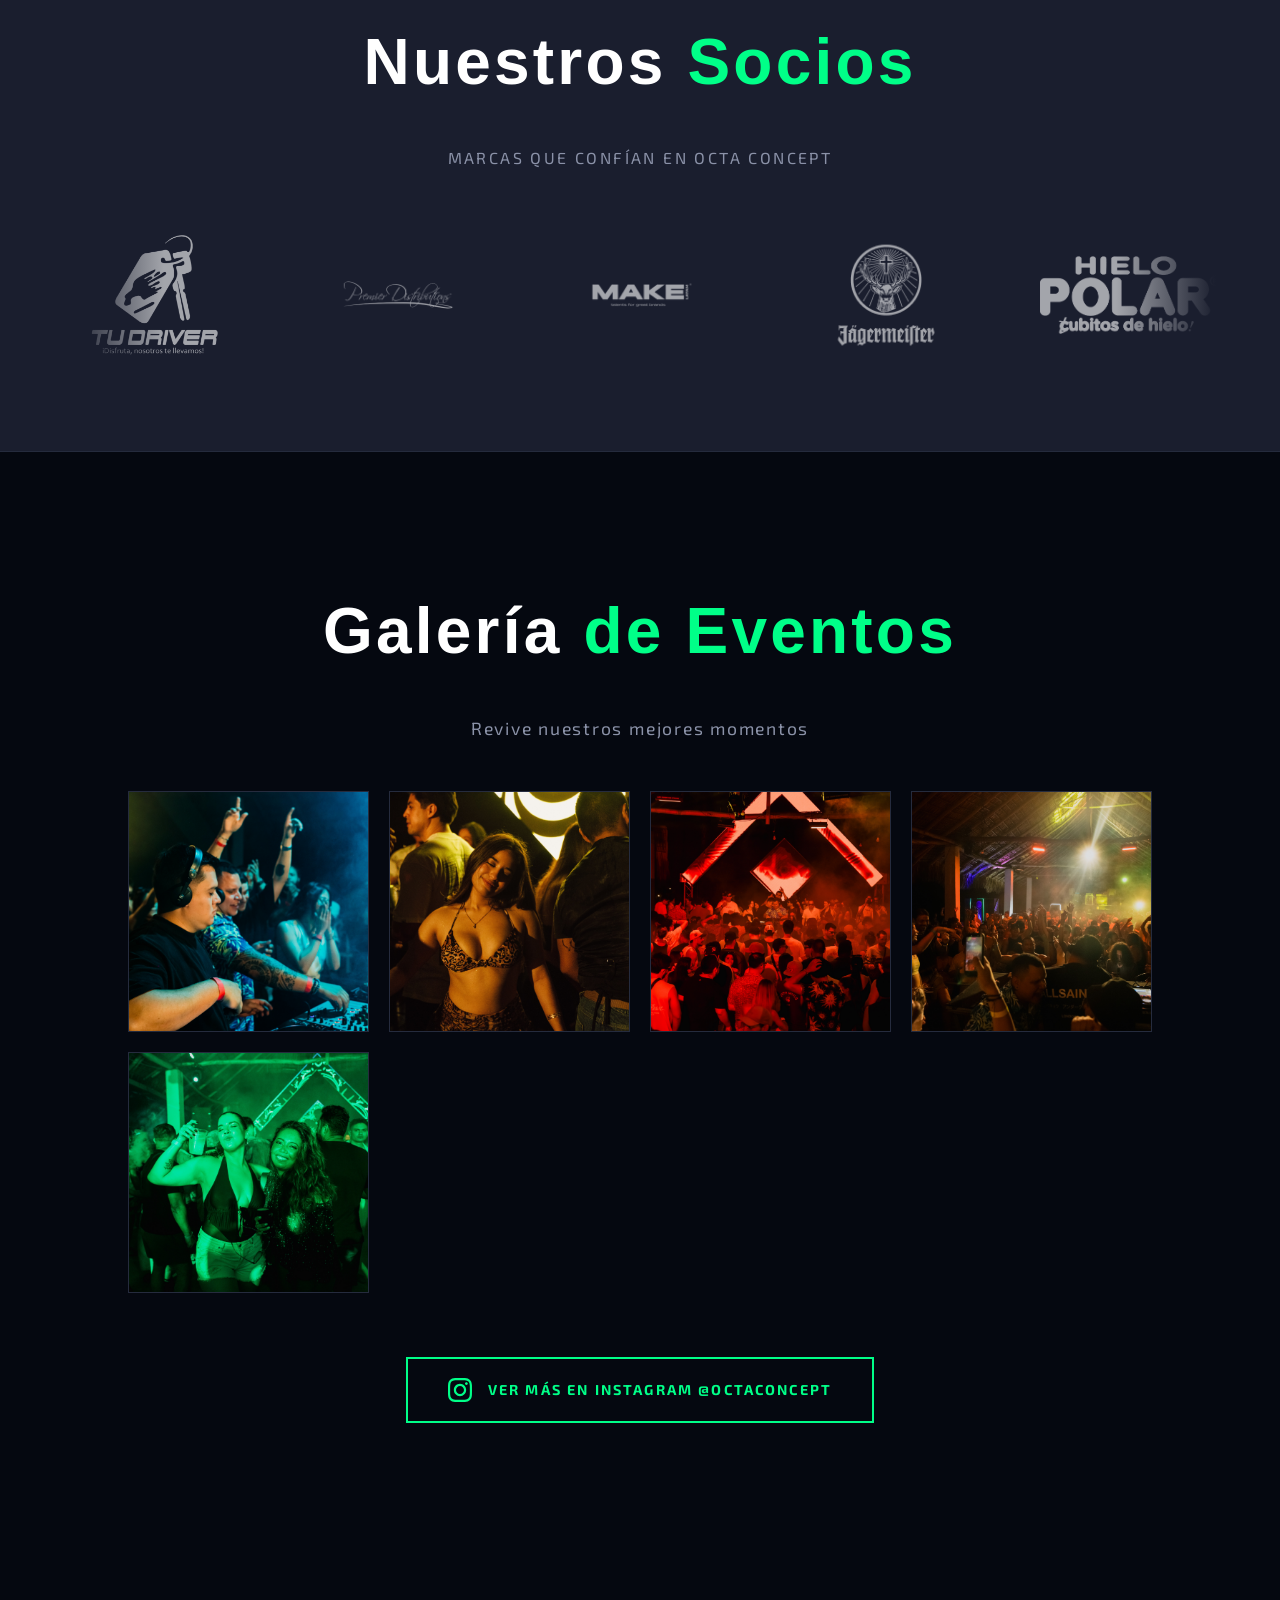
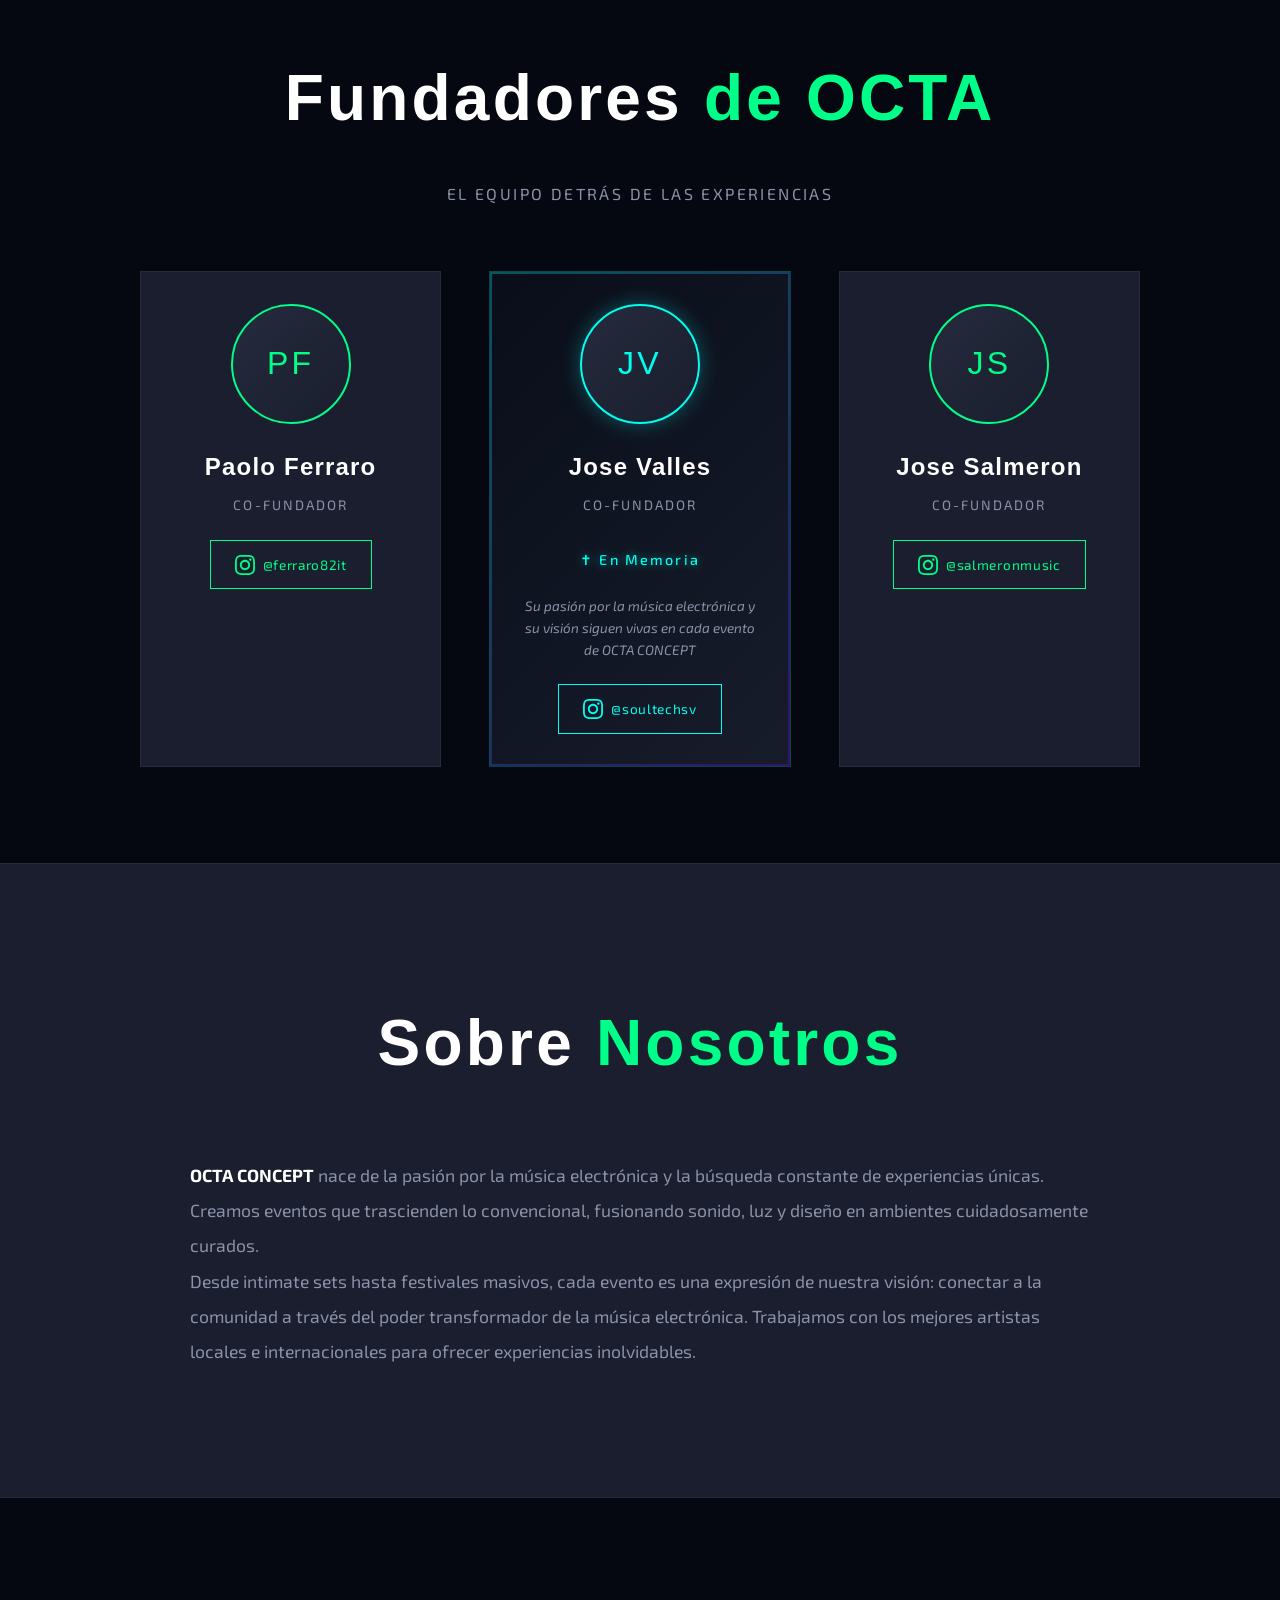
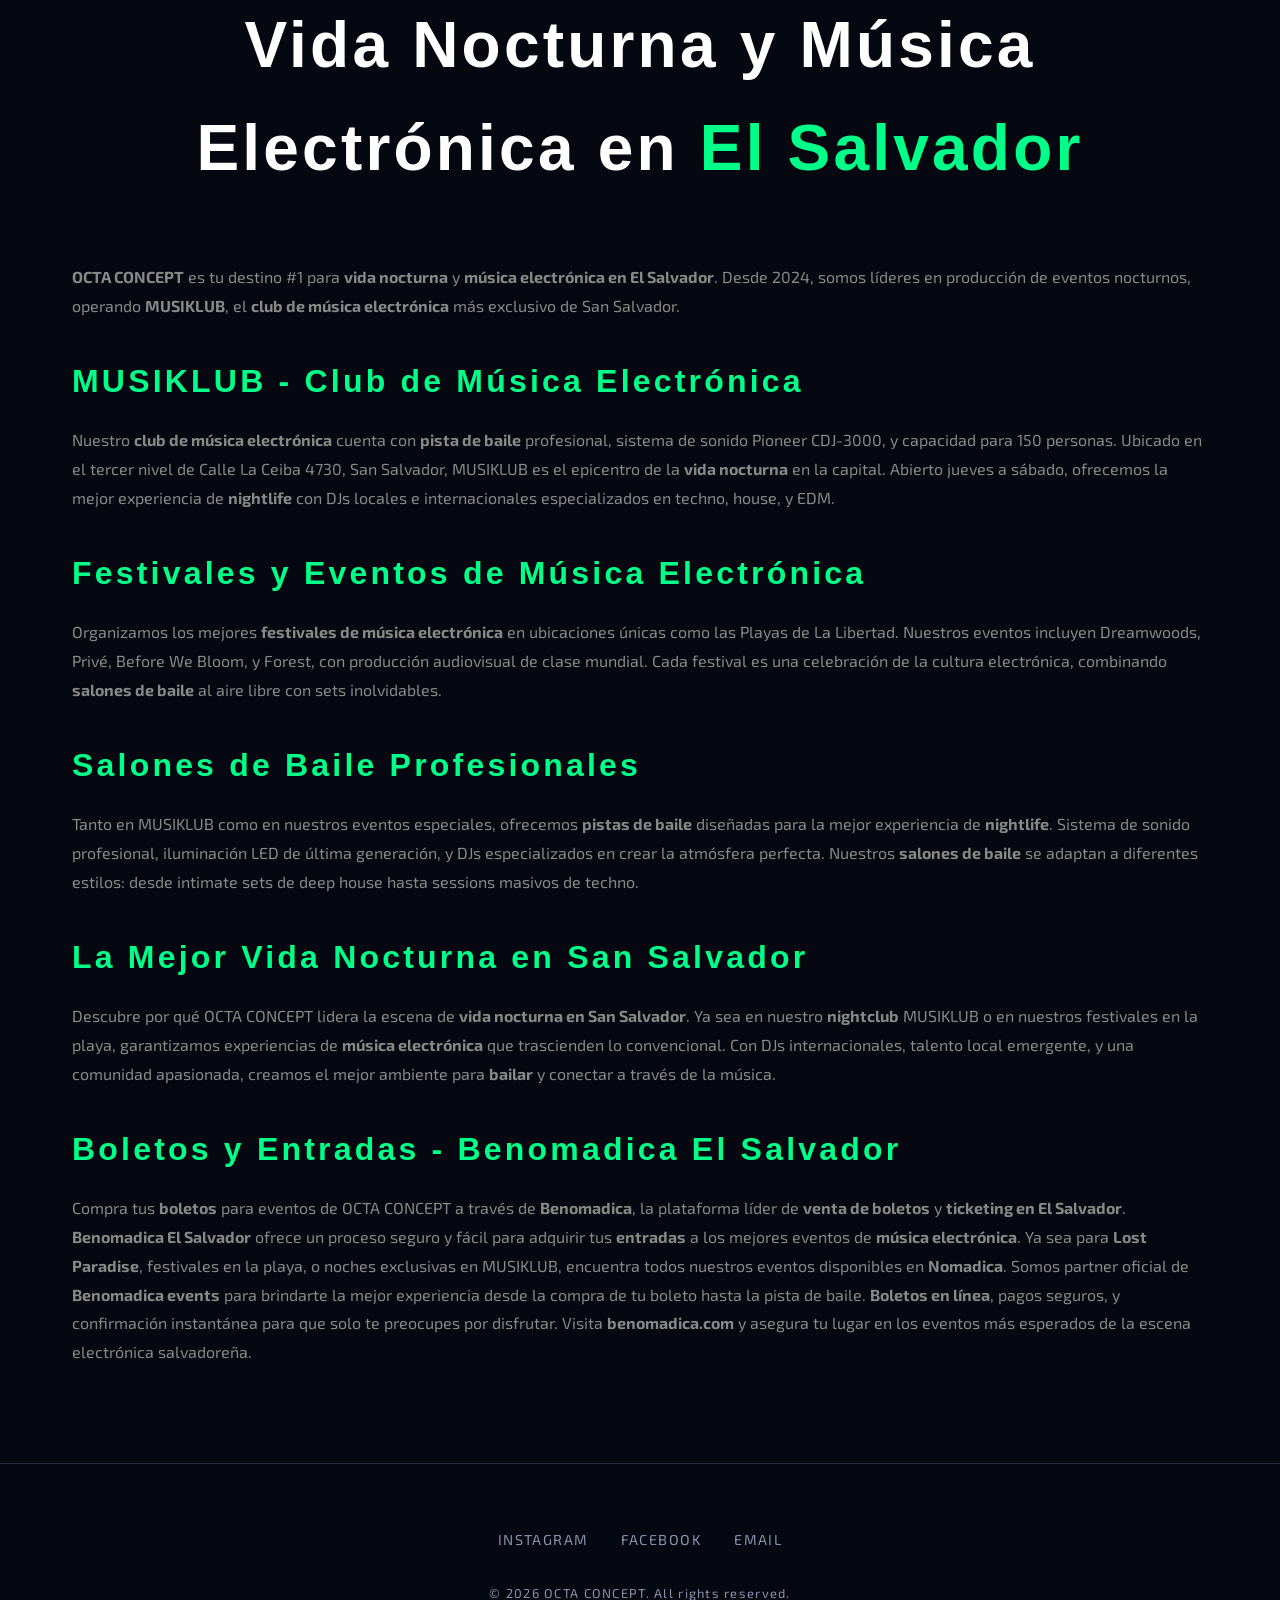
==== commit 7d356b44: "Add files via upload v102" ====
--- a/index.html
+++ b/index.html
@@ -1294,14 +1294,58 @@
             letter-spacing: 0.1em;
         }
 
-        .instagram-feed-container {
+        .gallery-grid {
+            display: grid;
+            grid-template-columns: repeat(auto-fit, minmax(220px, 1fr));
+            gap: 1.25rem;
             max-width: 1200px;
-            margin: 0 auto 3rem auto;
-            min-height: 400px;
-        }
-
-        .elfsight-app-b4ae13de-afdd-4414-9a97-4067c7a566bd {
+            margin: 0 auto 4rem auto;
+            padding: 0 4rem;
+        }
+
+        .gallery-item {
+            position: relative;
+            aspect-ratio: 1 / 1;
+            overflow: hidden;
+            background: var(--surface);
+            border: 1px solid var(--surface-light);
+            cursor: pointer;
+        }
+
+        .gallery-item img {
             width: 100%;
+            height: 100%;
+            object-fit: cover;
+            display: block;
+            transition: transform 0.5s ease, filter 0.5s ease;
+        }
+
+        .gallery-item::after {
+            content: '';
+            position: absolute;
+            inset: 0;
+            border: 1px solid transparent;
+            box-shadow: inset 0 0 0 1px transparent;
+            transition: all 0.4s ease;
+            pointer-events: none;
+        }
+
+        .gallery-item:hover img {
+            transform: scale(1.08);
+            filter: brightness(1.1) saturate(1.15);
+        }
+
+        .gallery-item:hover::after {
+            border-color: var(--accent-secondary);
+            box-shadow: 0 0 25px rgba(0, 255, 240, 0.4), inset 0 0 20px rgba(0, 255, 240, 0.15);
+        }
+
+        @media (max-width: 768px) {
+            .gallery-grid {
+                padding: 0 1.5rem;
+                grid-template-columns: repeat(2, 1fr);
+                gap: 0.75rem;
+            }
         }
 
         .instagram-cta {
@@ -1350,12 +1394,6 @@
         .instagram-button svg {
             width: 24px;
             height: 24px;
-        }
-
-        @media (max-width: 768px) {
-            .instagram-feed-container {
-                padding: 0 1rem;
-            }
         }
 
         /* Founders Section */
@@ -2328,11 +2366,23 @@
     <section id="gallery" class="gallery-section">
         <h2 class="section-title">Galería <span>de Eventos</span></h2>
         <p class="gallery-subtitle">Revive nuestros mejores momentos</p>
-        
-        <!-- Elfsight Instagram Feed | Octa Concept Page -->
-        <div class="instagram-feed-container">
-            <script src="https://elfsightcdn.com/platform.js" async></script>
-            <div class="elfsight-app-b4ae13de-afdd-4414-9a97-4067c7a566bd" data-elfsight-app-lazy></div>
+
+        <div class="gallery-grid">
+            <div class="gallery-item">
+                <img src="gallery/DSC01044.jpg" alt="OCTA CONCEPT - DJ set en vivo" loading="lazy">
+            </div>
+            <div class="gallery-item">
+                <img src="gallery/DSC00519.jpg" alt="OCTA CONCEPT - Ambiente del evento" loading="lazy">
+            </div>
+            <div class="gallery-item">
+                <img src="gallery/DSC01254.jpg" alt="OCTA CONCEPT - Escenario y multitud" loading="lazy">
+            </div>
+            <div class="gallery-item">
+                <img src="gallery/DSC01506.jpg" alt="OCTA CONCEPT - Pista de baile" loading="lazy">
+            </div>
+            <div class="gallery-item">
+                <img src="gallery/DSC01754.jpg" alt="OCTA CONCEPT - Asistentes disfrutando" loading="lazy">
+            </div>
         </div>
 
         <div class="instagram-cta">
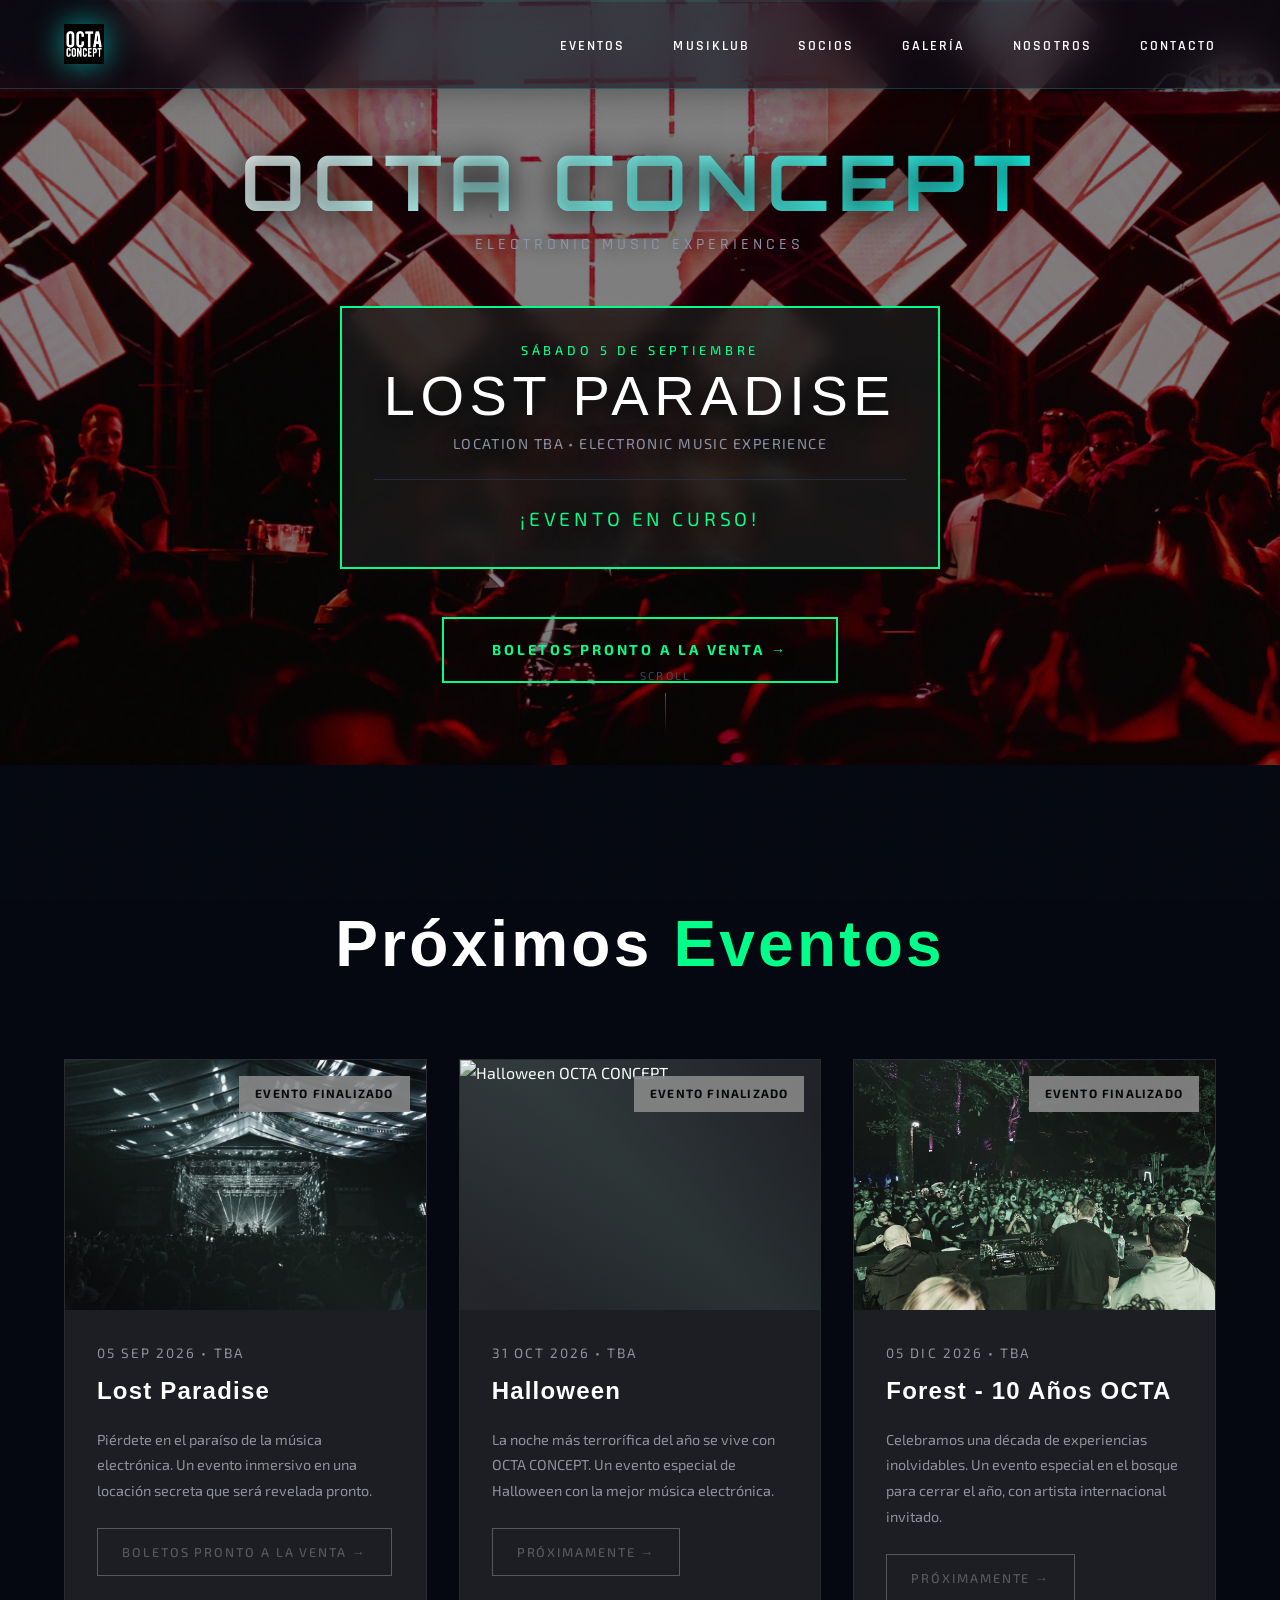
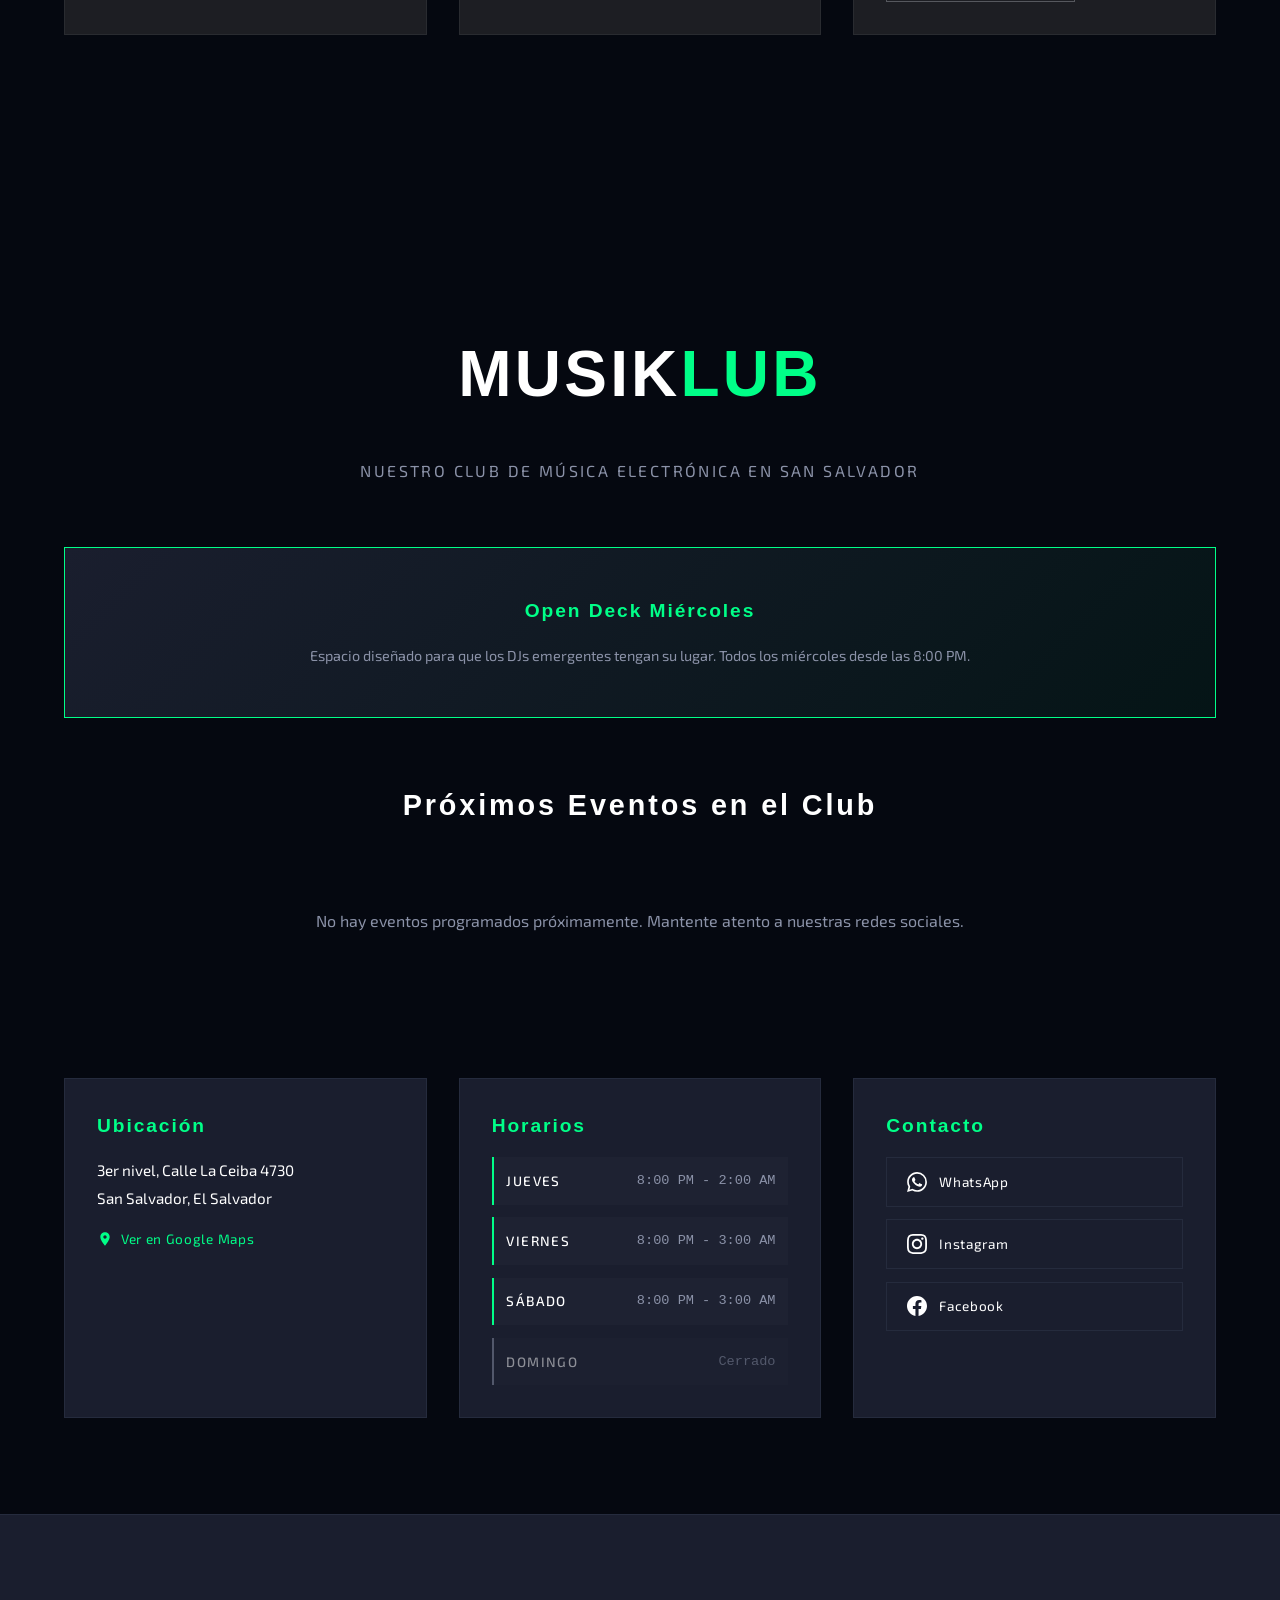
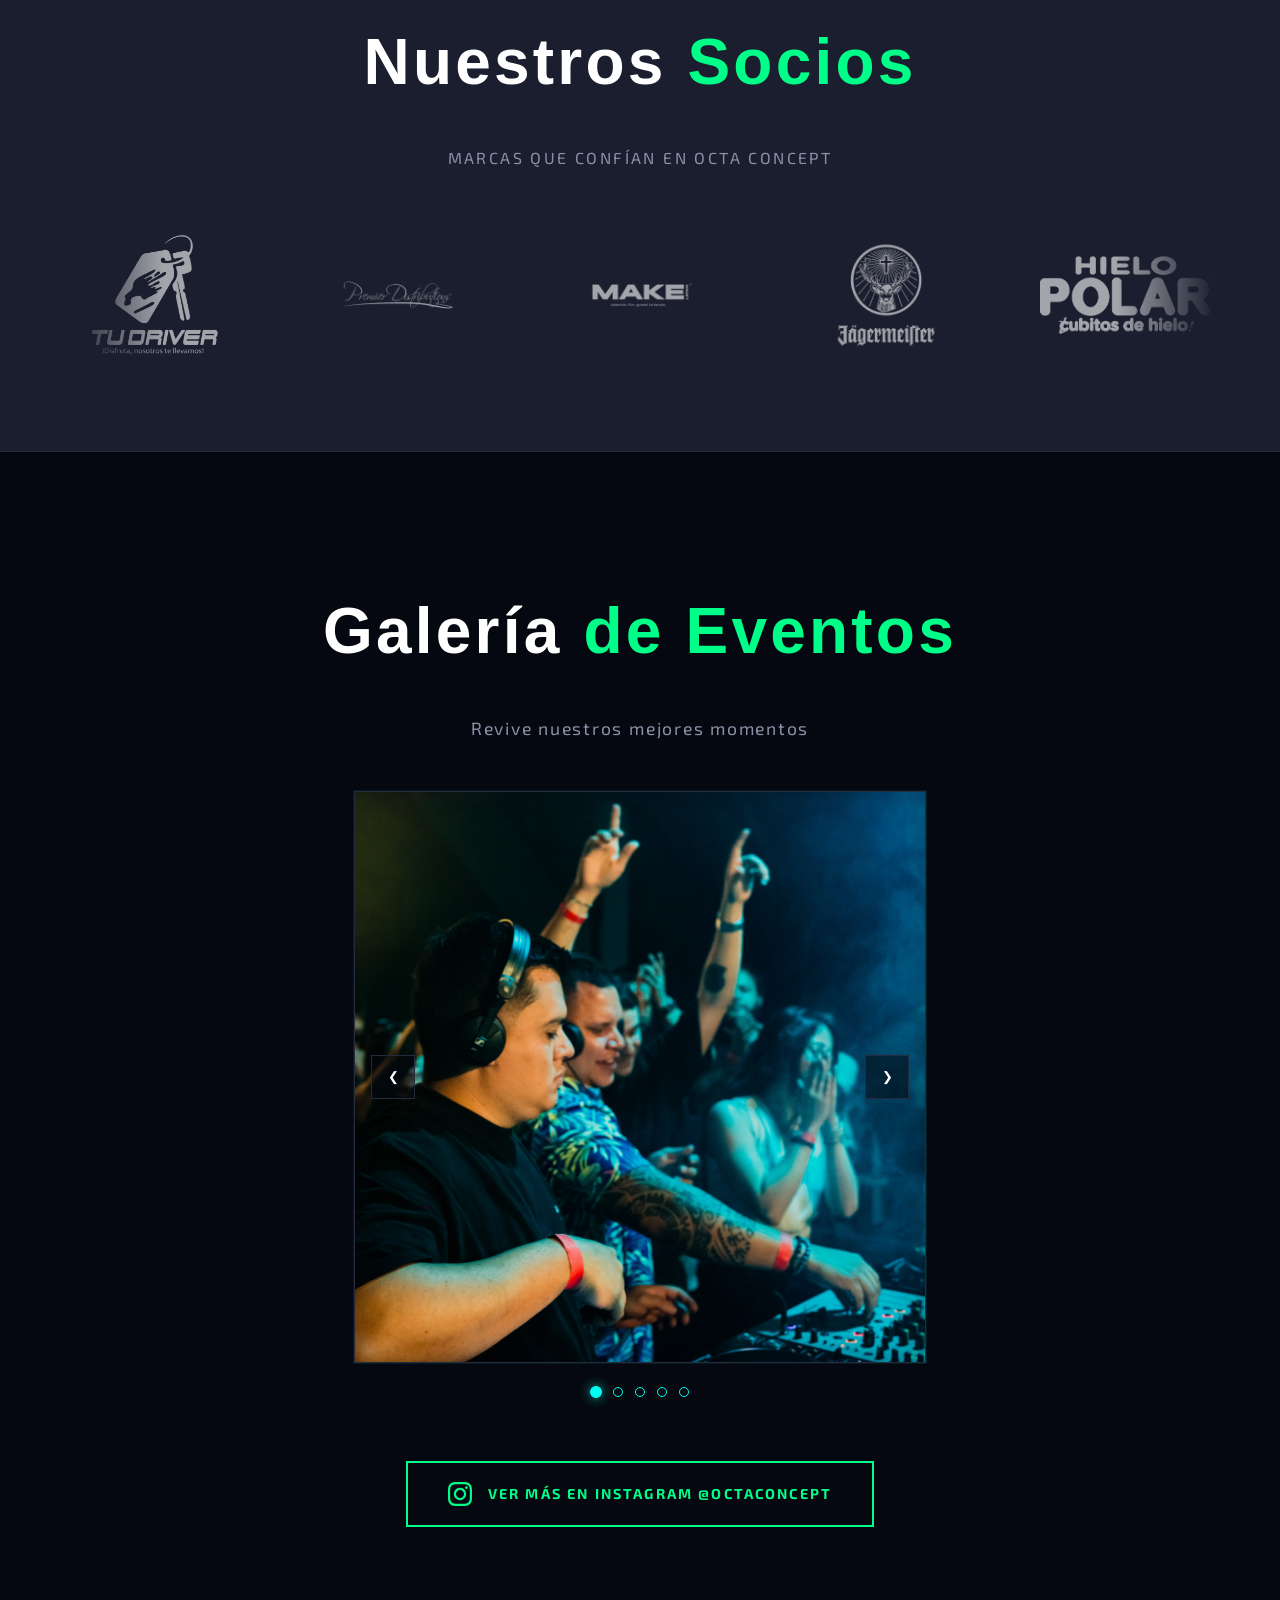
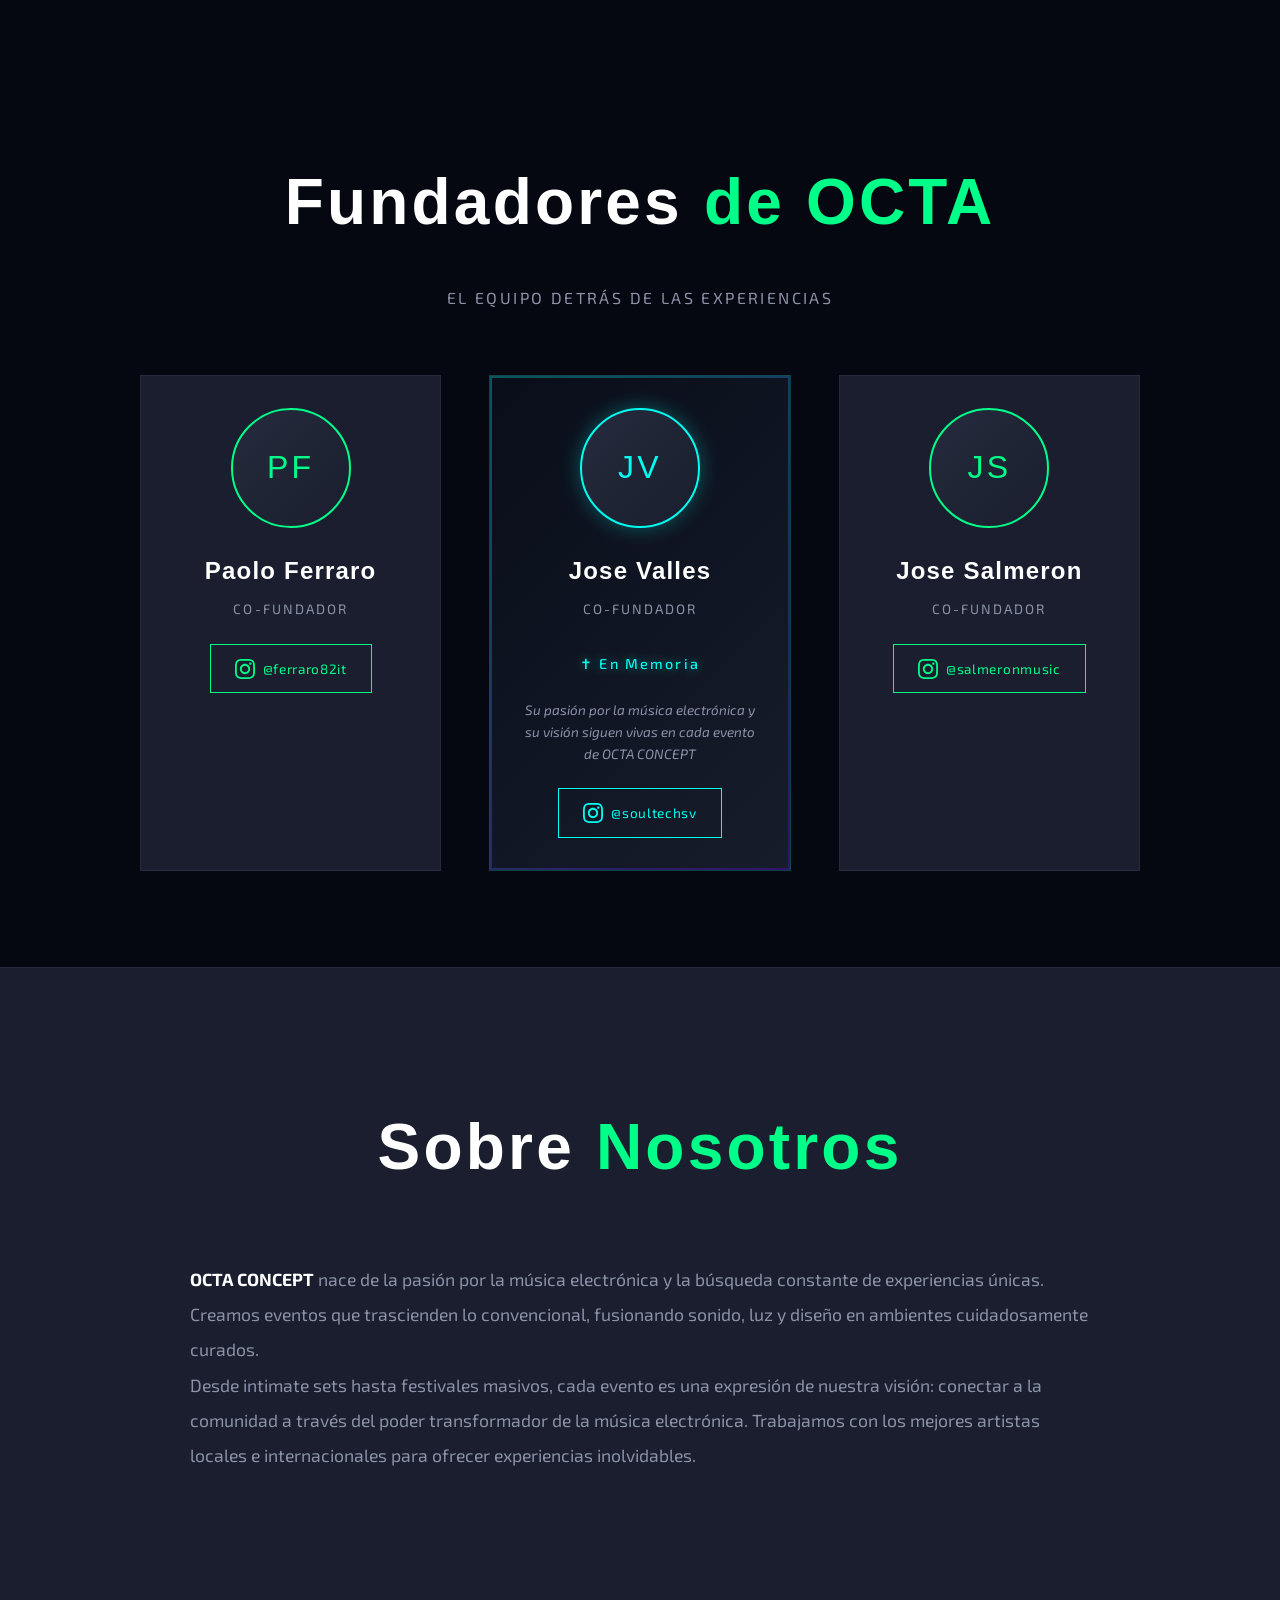
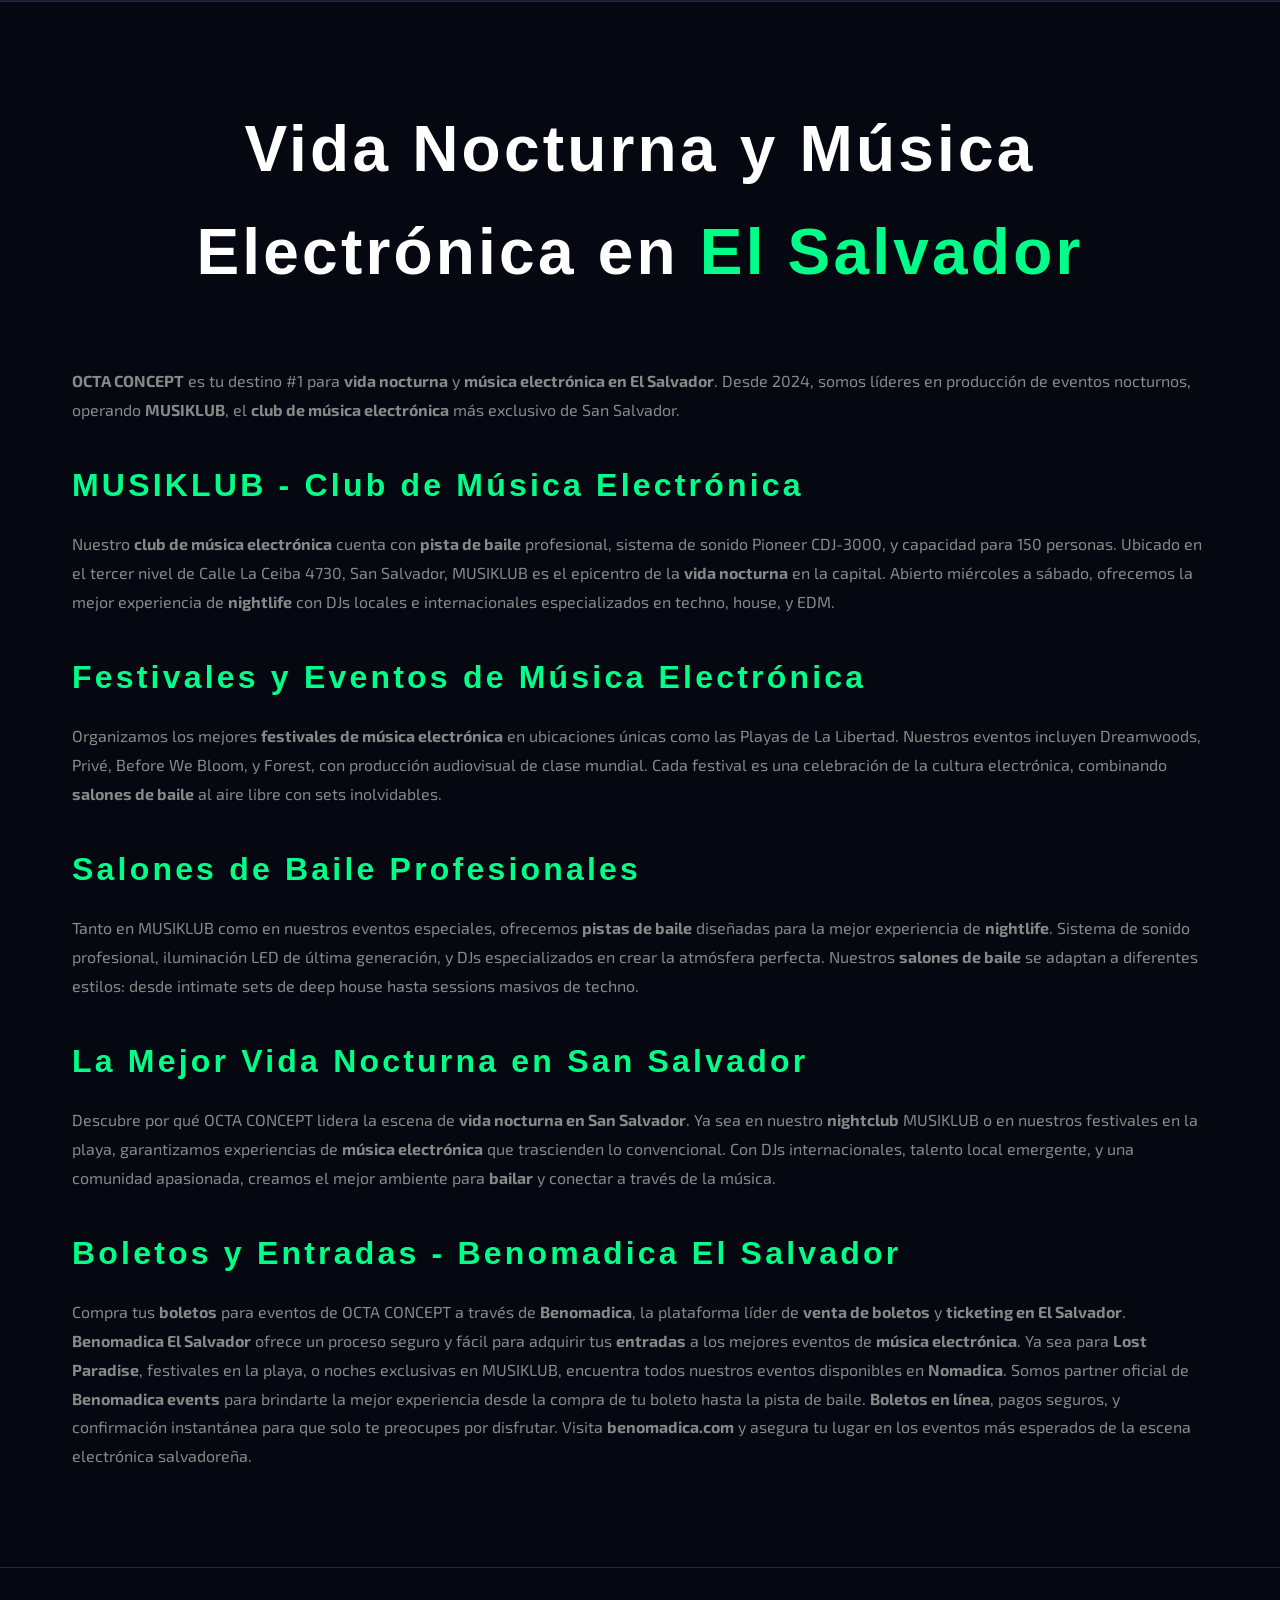
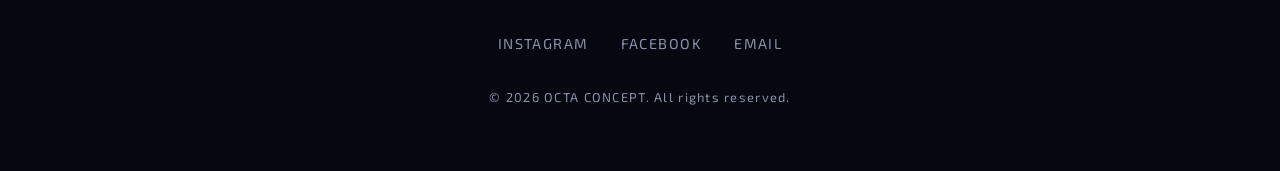
==== commit e3f2882a: "Add files via upload v103" ====
--- a/index.html
+++ b/index.html
@@ -95,6 +95,12 @@
       "openingHoursSpecification": [
         {
           "@type": "OpeningHoursSpecification",
+          "dayOfWeek": "Wednesday",
+          "opens": "20:00",
+          "closes": "02:00"
+        },
+        {
+          "@type": "OpeningHoursSpecification",
           "dayOfWeek": "Thursday",
           "opens": "20:00",
           "closes": "02:00"
@@ -1294,57 +1300,112 @@
             letter-spacing: 0.1em;
         }
 
-        .gallery-grid {
-            display: grid;
-            grid-template-columns: repeat(auto-fit, minmax(220px, 1fr));
-            gap: 1.25rem;
-            max-width: 1200px;
+        .gallery-slider {
+            position: relative;
+            max-width: 700px;
             margin: 0 auto 4rem auto;
             padding: 0 4rem;
         }
 
-        .gallery-item {
+        .gallery-slider-frame {
             position: relative;
             aspect-ratio: 1 / 1;
             overflow: hidden;
             background: var(--surface);
             border: 1px solid var(--surface-light);
-            cursor: pointer;
-        }
-
-        .gallery-item img {
+            box-shadow: 0 0 0 1px rgba(0, 255, 240, 0.08);
+        }
+
+        .gallery-slide {
+            position: absolute;
+            inset: 0;
+            opacity: 0;
+            transition: opacity 1s ease;
+            pointer-events: none;
+        }
+
+        .gallery-slide.active {
+            opacity: 1;
+            pointer-events: auto;
+        }
+
+        .gallery-slide img {
             width: 100%;
             height: 100%;
             object-fit: cover;
             display: block;
-            transition: transform 0.5s ease, filter 0.5s ease;
-        }
-
-        .gallery-item::after {
+        }
+
+        .gallery-slider-frame::after {
             content: '';
             position: absolute;
             inset: 0;
-            border: 1px solid transparent;
-            box-shadow: inset 0 0 0 1px transparent;
+            box-shadow: inset 0 0 40px rgba(5, 8, 16, 0.5);
+            pointer-events: none;
+        }
+
+        .gallery-dots {
+            display: flex;
+            justify-content: center;
+            gap: 0.75rem;
+            margin-top: 1.5rem;
+        }
+
+        .gallery-dot {
+            width: 10px;
+            height: 10px;
+            border-radius: 50%;
+            border: 1px solid var(--accent-secondary);
+            background: transparent;
+            padding: 0;
+            cursor: pointer;
             transition: all 0.4s ease;
-            pointer-events: none;
-        }
-
-        .gallery-item:hover img {
-            transform: scale(1.08);
-            filter: brightness(1.1) saturate(1.15);
-        }
-
-        .gallery-item:hover::after {
+        }
+
+        .gallery-dot.active {
+            background: var(--accent-secondary);
+            box-shadow: 0 0 10px rgba(0, 255, 240, 0.7);
+            transform: scale(1.2);
+        }
+
+        .gallery-arrow {
+            position: absolute;
+            top: 50%;
+            transform: translateY(-50%);
+            width: 44px;
+            height: 44px;
+            display: flex;
+            align-items: center;
+            justify-content: center;
+            background: rgba(5, 8, 16, 0.55);
+            border: 1px solid var(--surface-light);
+            color: var(--secondary);
+            cursor: pointer;
+            transition: all 0.3s ease;
+            z-index: 2;
+        }
+
+        .gallery-arrow:hover {
             border-color: var(--accent-secondary);
-            box-shadow: 0 0 25px rgba(0, 255, 240, 0.4), inset 0 0 20px rgba(0, 255, 240, 0.15);
+            color: var(--accent-secondary);
+        }
+
+        .gallery-arrow.prev {
+            left: 1rem;
+        }
+
+        .gallery-arrow.next {
+            right: 1rem;
         }
 
         @media (max-width: 768px) {
-            .gallery-grid {
+            .gallery-slider {
                 padding: 0 1.5rem;
-                grid-template-columns: repeat(2, 1fr);
-                gap: 0.75rem;
+            }
+
+            .gallery-arrow {
+                width: 36px;
+                height: 36px;
             }
         }
 
@@ -1991,8 +2052,8 @@
             <!-- Open Deck Destacado -->
             <div class="open-deck-featured">
                 <div class="info-card highlight">
-                    <h3 class="info-title">Open Deck Jueves</h3>
-                    <p class="recurring-event-desc">Espacio diseñado para que los DJs emergentes tengan su lugar. Todos los jueves desde las 8:00 PM.</p>
+                    <h3 class="info-title">Open Deck Miércoles</h3>
+                    <p class="recurring-event-desc">Espacio diseñado para que los DJs emergentes tengan su lugar. Todos los miércoles desde las 8:00 PM.</p>
                 </div>
             </div>
 
@@ -2001,6 +2062,16 @@
                 <h3 class="events-subtitle">Próximos Eventos en el Club</h3>
                 <div class="club-events-grid" id="clubEventsContainer">
                     <!-- Agosto -->
+                    <div class="club-event-card" data-date="2026-08-06T20:00:00">
+                        <div class="event-month">AGO</div>
+                        <div class="event-day">06</div>
+                        <div class="club-event-info">
+                            <h4>CINEMETRO</h4>
+                            <p>Evento Benéfico</p>
+                            <span class="event-time">Jueves • 8:00 PM</span>
+                        </div>
+                    </div>
+
                     <div class="club-event-card" data-date="2026-08-07T20:00:00">
                         <div class="event-month">AGO</div>
                         <div class="event-day">07</div>
@@ -2021,6 +2092,16 @@
                         </div>
                     </div>
 
+                    <div class="club-event-card" data-date="2026-08-13T20:00:00">
+                        <div class="event-month">AGO</div>
+                        <div class="event-day">13</div>
+                        <div class="club-event-info">
+                            <h4>HEYOKA</h4>
+                            <p>Open Deck</p>
+                            <span class="event-time">Jueves • 8:00 PM</span>
+                        </div>
+                    </div>
+
                     <div class="club-event-card" data-date="2026-08-14T20:00:00">
                         <div class="event-month">AGO</div>
                         <div class="event-day">14</div>
@@ -2041,6 +2122,16 @@
                         </div>
                     </div>
 
+                    <div class="club-event-card" data-date="2026-08-20T20:00:00">
+                        <div class="event-month">AGO</div>
+                        <div class="event-day">20</div>
+                        <div class="club-event-info">
+                            <h4>TBA</h4>
+                            <p>Mario Araujo · Por confirmar</p>
+                            <span class="event-time">Jueves • 8:00 PM</span>
+                        </div>
+                    </div>
+
                     <div class="club-event-card" data-date="2026-08-21T20:00:00">
                         <div class="event-month">AGO</div>
                         <div class="event-day">21</div>
@@ -2061,6 +2152,16 @@
                         </div>
                     </div>
 
+                    <div class="club-event-card" data-date="2026-08-27T20:00:00">
+                        <div class="event-month">AGO</div>
+                        <div class="event-day">27</div>
+                        <div class="club-event-info">
+                            <h4>JP IBARRA (MX)</h4>
+                            <p>Open Deck</p>
+                            <span class="event-time">Jueves • 8:00 PM</span>
+                        </div>
+                    </div>
+
                     <div class="club-event-card" data-date="2026-08-28T20:00:00">
                         <div class="event-month">AGO</div>
                         <div class="event-day">28</div>
@@ -2082,6 +2183,16 @@
                     </div>
 
                     <!-- Septiembre -->
+                    <div class="club-event-card" data-date="2026-09-03T20:00:00">
+                        <div class="event-month">SEP</div>
+                        <div class="event-day">03</div>
+                        <div class="club-event-info">
+                            <h4>NAT GOLDEN GROOVE</h4>
+                            <p>Open Deck</p>
+                            <span class="event-time">Jueves • 8:00 PM</span>
+                        </div>
+                    </div>
+
                     <div class="club-event-card" data-date="2026-09-04T20:00:00">
                         <div class="event-month">SEP</div>
                         <div class="event-day">04</div>
@@ -2367,23 +2478,77 @@
         <h2 class="section-title">Galería <span>de Eventos</span></h2>
         <p class="gallery-subtitle">Revive nuestros mejores momentos</p>
 
-        <div class="gallery-grid">
-            <div class="gallery-item">
-                <img src="gallery/DSC01044.jpg" alt="OCTA CONCEPT - DJ set en vivo" loading="lazy">
+        <div class="gallery-slider">
+            <div class="gallery-slider-frame">
+                <div class="gallery-slide active">
+                    <img src="gallery/DSC01044.jpg" alt="OCTA CONCEPT - DJ set en vivo" loading="lazy">
+                </div>
+                <div class="gallery-slide">
+                    <img src="gallery/DSC00519.jpg" alt="OCTA CONCEPT - Ambiente del evento" loading="lazy">
+                </div>
+                <div class="gallery-slide">
+                    <img src="gallery/DSC01254.jpg" alt="OCTA CONCEPT - Escenario y multitud" loading="lazy">
+                </div>
+                <div class="gallery-slide">
+                    <img src="gallery/DSC01506.jpg" alt="OCTA CONCEPT - Pista de baile" loading="lazy">
+                </div>
+                <div class="gallery-slide">
+                    <img src="gallery/DSC01754.jpg" alt="OCTA CONCEPT - Asistentes disfrutando" loading="lazy">
+                </div>
+
+                <button class="gallery-arrow prev" aria-label="Foto anterior">&#10094;</button>
+                <button class="gallery-arrow next" aria-label="Siguiente foto">&#10095;</button>
             </div>
-            <div class="gallery-item">
-                <img src="gallery/DSC00519.jpg" alt="OCTA CONCEPT - Ambiente del evento" loading="lazy">
-            </div>
-            <div class="gallery-item">
-                <img src="gallery/DSC01254.jpg" alt="OCTA CONCEPT - Escenario y multitud" loading="lazy">
-            </div>
-            <div class="gallery-item">
-                <img src="gallery/DSC01506.jpg" alt="OCTA CONCEPT - Pista de baile" loading="lazy">
-            </div>
-            <div class="gallery-item">
-                <img src="gallery/DSC01754.jpg" alt="OCTA CONCEPT - Asistentes disfrutando" loading="lazy">
-            </div>
+
+            <div class="gallery-dots"></div>
         </div>
+
+        <script>
+        (function () {
+            const slider = document.querySelector('.gallery-slider');
+            const slides = slider.querySelectorAll('.gallery-slide');
+            const dotsContainer = slider.querySelector('.gallery-dots');
+            const prevBtn = slider.querySelector('.gallery-arrow.prev');
+            const nextBtn = slider.querySelector('.gallery-arrow.next');
+            let current = 0;
+            let timer;
+            const intervalMs = 4000;
+
+            slides.forEach((_, i) => {
+                const dot = document.createElement('button');
+                dot.className = 'gallery-dot' + (i === 0 ? ' active' : '');
+                dot.setAttribute('aria-label', 'Ir a foto ' + (i + 1));
+                dot.addEventListener('click', () => goTo(i));
+                dotsContainer.appendChild(dot);
+            });
+            const dots = dotsContainer.querySelectorAll('.gallery-dot');
+
+            function goTo(index) {
+                slides[current].classList.remove('active');
+                dots[current].classList.remove('active');
+                current = (index + slides.length) % slides.length;
+                slides[current].classList.add('active');
+                dots[current].classList.add('active');
+            }
+
+            function next() { goTo(current + 1); }
+            function prev() { goTo(current - 1); }
+
+            function startAutoplay() {
+                timer = setInterval(next, intervalMs);
+            }
+            function stopAutoplay() {
+                clearInterval(timer);
+            }
+
+            nextBtn.addEventListener('click', () => { next(); stopAutoplay(); startAutoplay(); });
+            prevBtn.addEventListener('click', () => { prev(); stopAutoplay(); startAutoplay(); });
+            slider.addEventListener('mouseenter', stopAutoplay);
+            slider.addEventListener('mouseleave', startAutoplay);
+
+            startAutoplay();
+        })();
+        </script>
 
         <div class="instagram-cta">
             <a href="https://www.instagram.com/octaconcept/" target="_blank" class="instagram-button">
@@ -2480,7 +2645,7 @@
                 Nuestro <strong>club de música electrónica</strong> cuenta con <strong>pista de baile</strong> profesional, 
                 sistema de sonido Pioneer CDJ-3000, y capacidad para 150 personas. Ubicado en el tercer nivel de 
                 Calle La Ceiba 4730, San Salvador, MUSIKLUB es el epicentro de la <strong>vida nocturna</strong> 
-                en la capital. Abierto jueves a sábado, ofrecemos la mejor experiencia de <strong>nightlife</strong> 
+                en la capital. Abierto miércoles a sábado, ofrecemos la mejor experiencia de <strong>nightlife</strong> 
                 con DJs locales e internacionales especializados en techno, house, y EDM.
             </p>
             
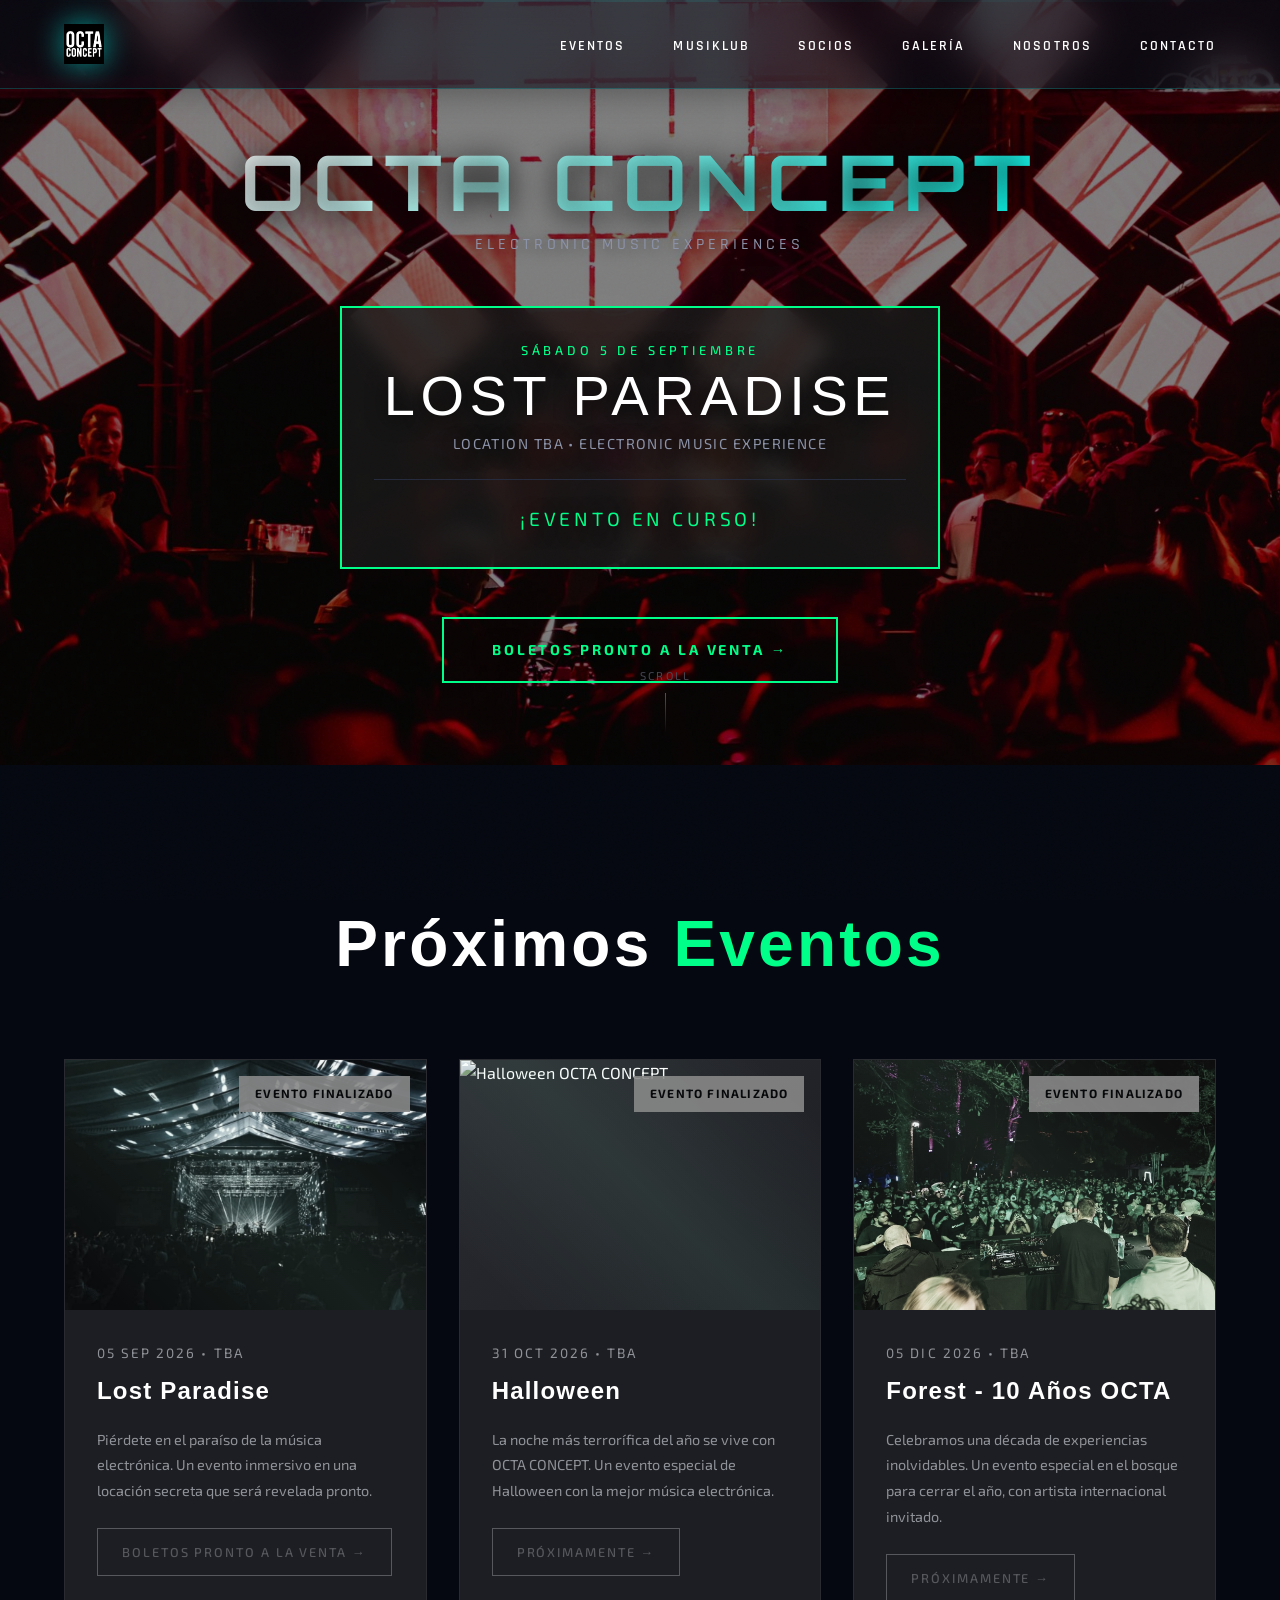
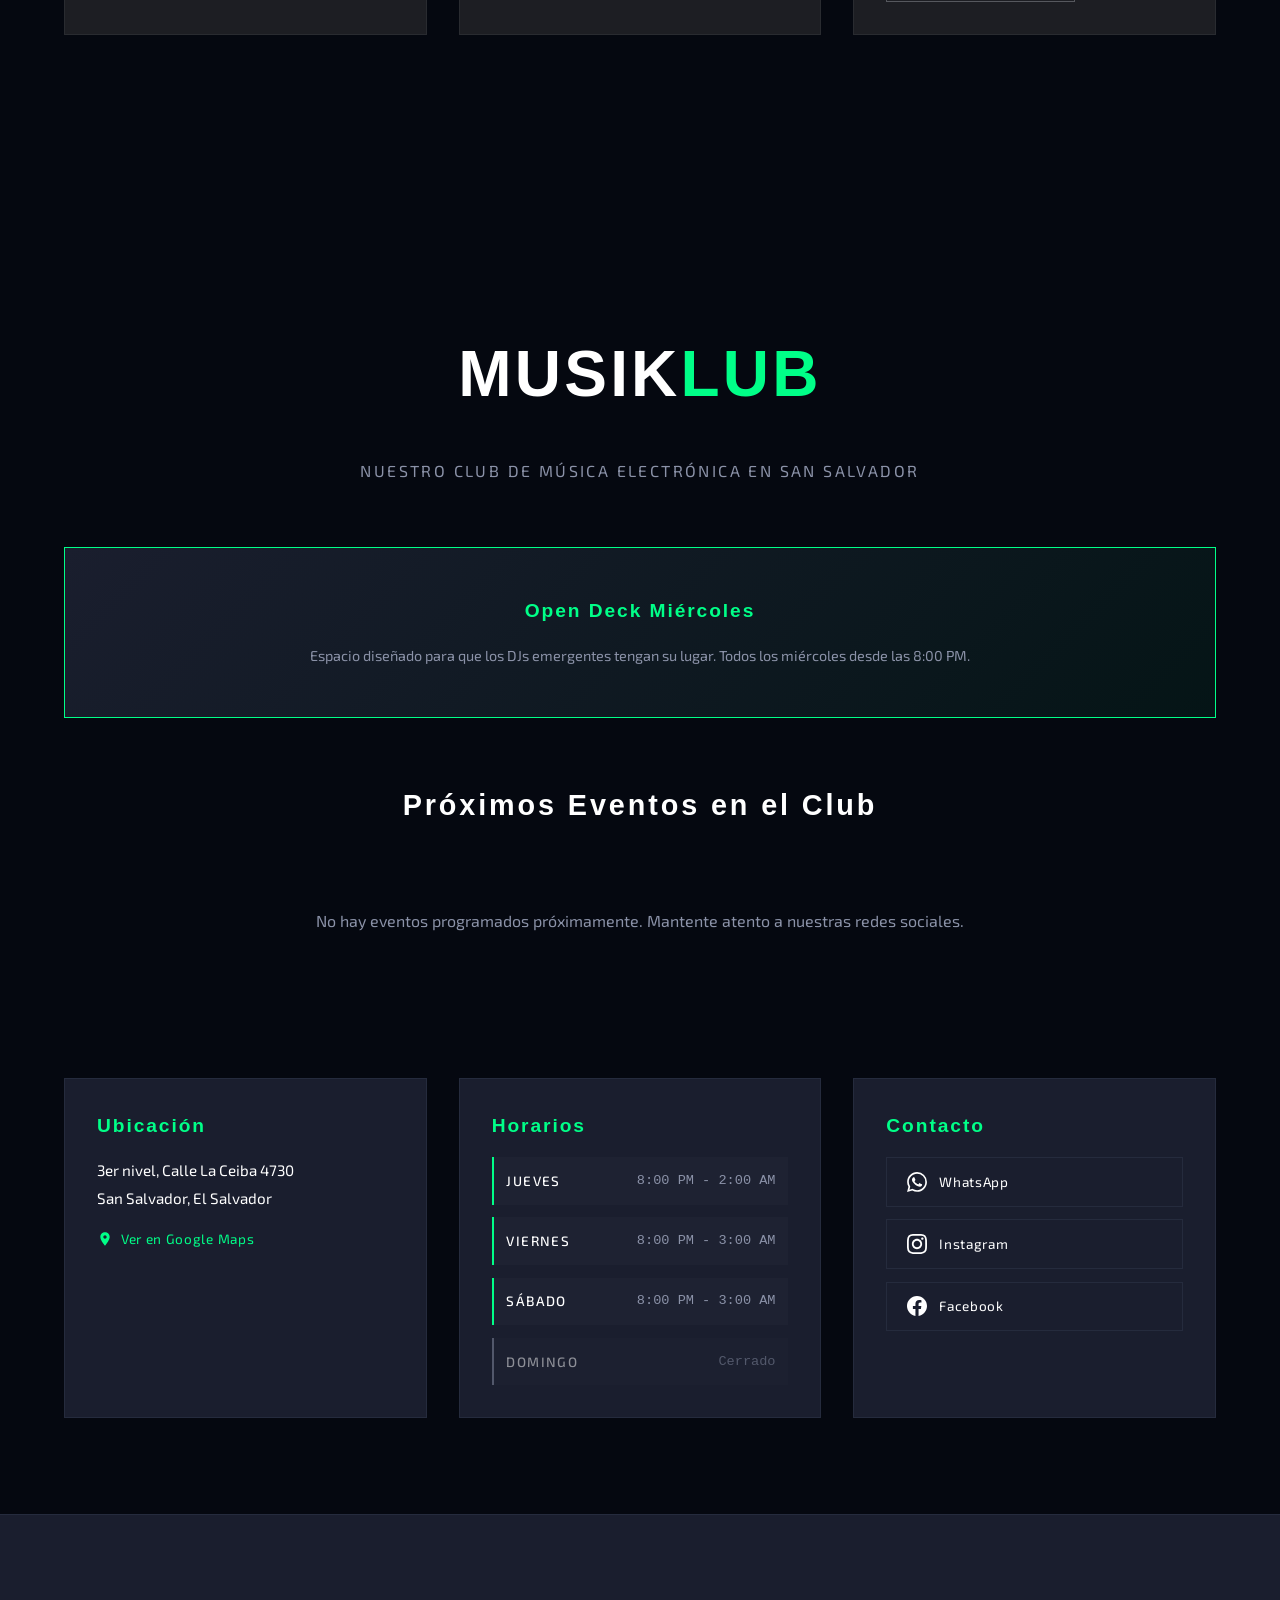
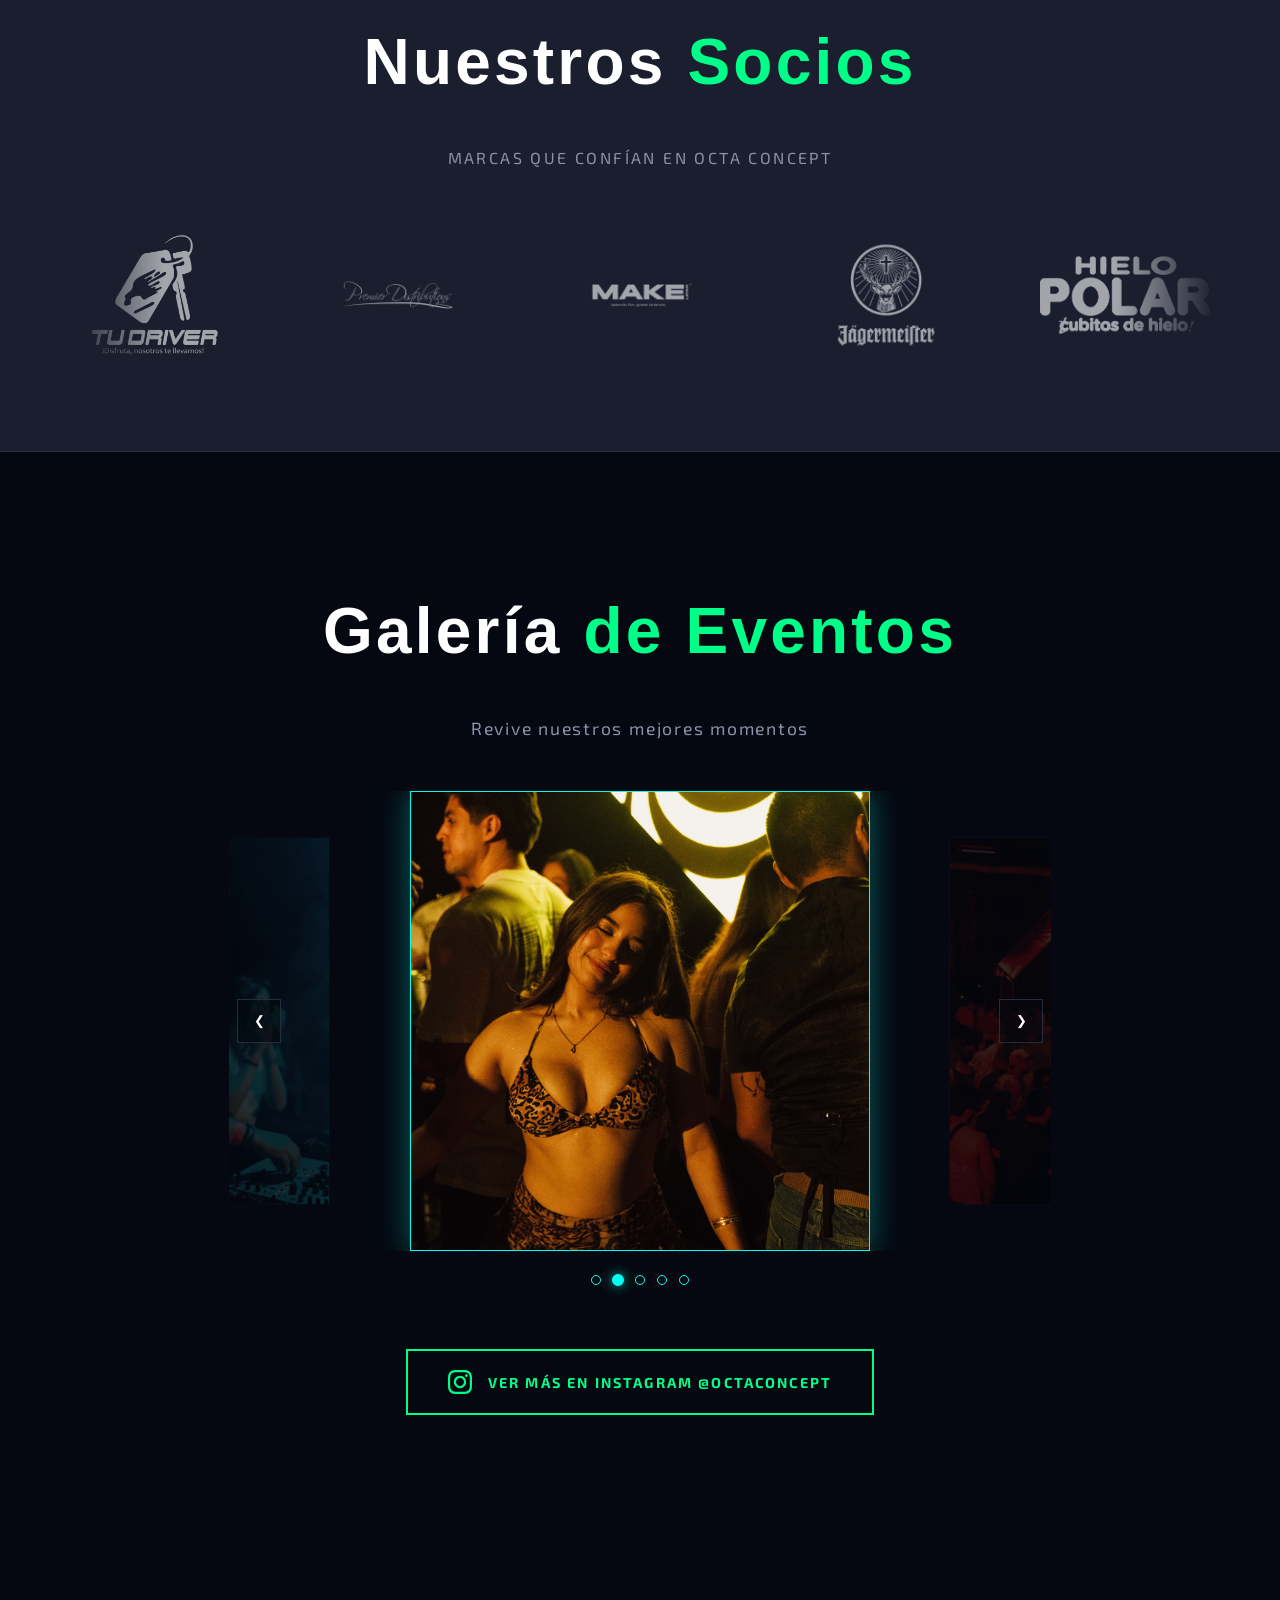
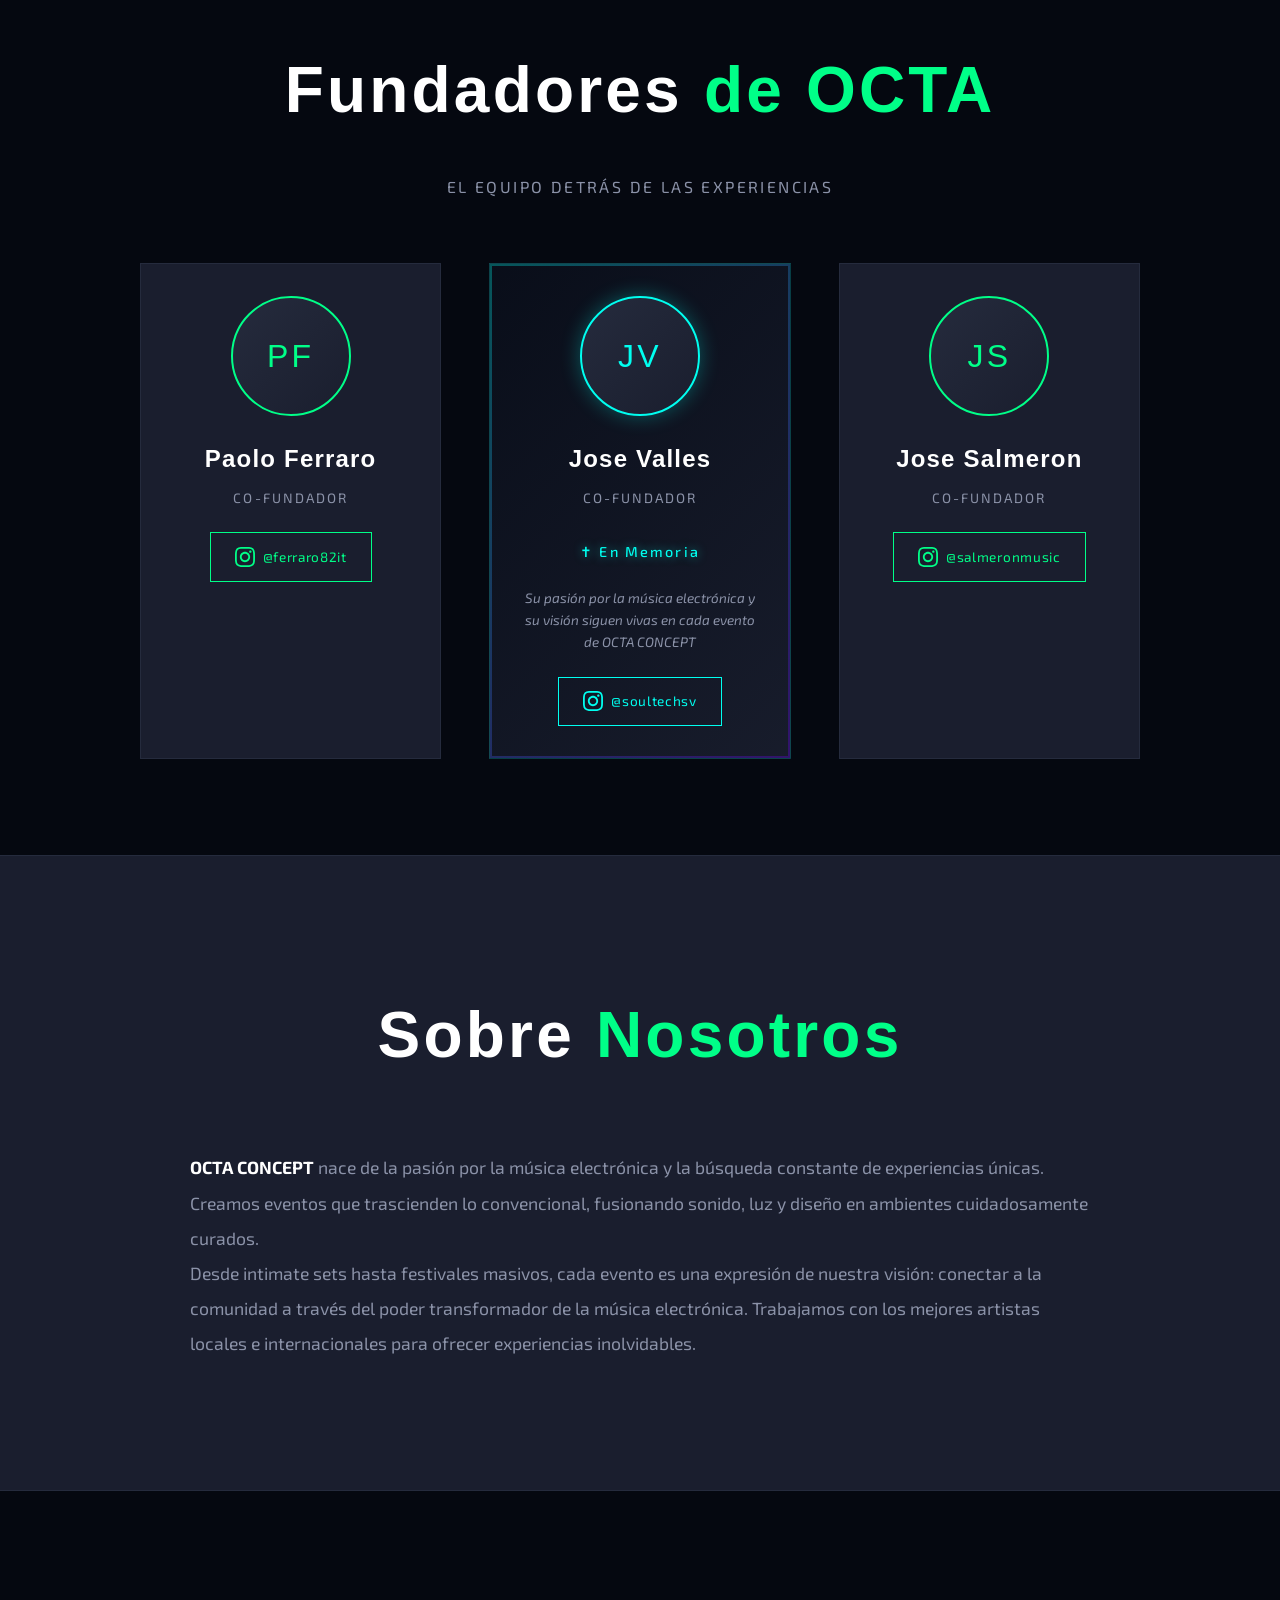
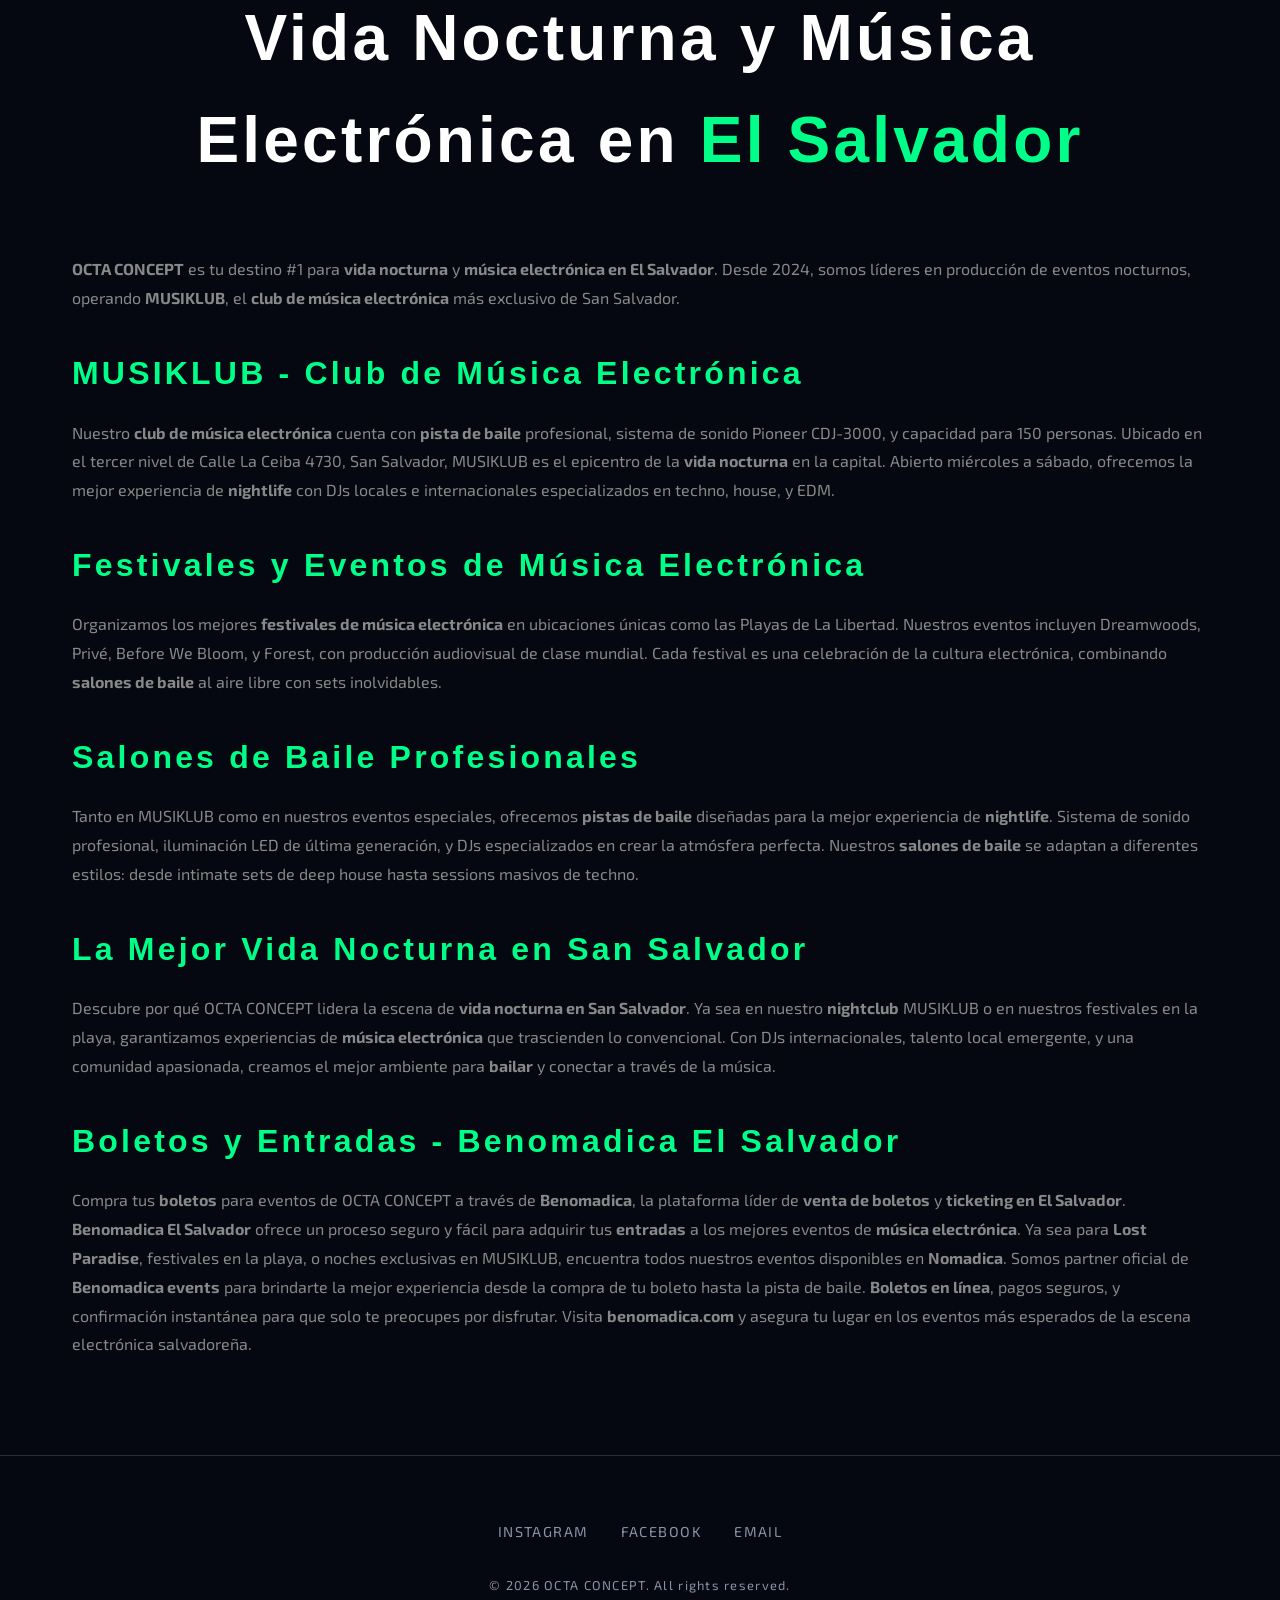
==== commit c20918c0: "Add files via upload v104" ====
--- a/index.html
+++ b/index.html
@@ -1302,31 +1302,42 @@
 
         .gallery-slider {
             position: relative;
-            max-width: 700px;
+            max-width: 950px;
             margin: 0 auto 4rem auto;
             padding: 0 4rem;
         }
 
-        .gallery-slider-frame {
+        .gallery-viewport {
+            overflow: hidden;
             position: relative;
+        }
+
+        .gallery-track {
+            display: flex;
+            align-items: center;
+            transition: transform 0.8s cubic-bezier(0.65, 0.05, 0.36, 1);
+            will-change: transform;
+        }
+
+        .gallery-slide {
+            flex: 0 0 56%;
+            margin: 0 2%;
             aspect-ratio: 1 / 1;
             overflow: hidden;
             background: var(--surface);
             border: 1px solid var(--surface-light);
-            box-shadow: 0 0 0 1px rgba(0, 255, 240, 0.08);
-        }
-
-        .gallery-slide {
-            position: absolute;
-            inset: 0;
-            opacity: 0;
-            transition: opacity 1s ease;
-            pointer-events: none;
-        }
-
-        .gallery-slide.active {
+            opacity: 0.35;
+            filter: brightness(0.55) saturate(0.8);
+            transform: scale(0.8);
+            transition: opacity 0.8s ease, transform 0.8s ease, filter 0.8s ease, border-color 0.8s ease;
+        }
+
+        .gallery-slide.is-active {
             opacity: 1;
-            pointer-events: auto;
+            filter: brightness(1) saturate(1);
+            transform: scale(1);
+            border-color: var(--accent-secondary);
+            box-shadow: 0 0 30px rgba(0, 255, 240, 0.35);
         }
 
         .gallery-slide img {
@@ -1334,14 +1345,6 @@
             height: 100%;
             object-fit: cover;
             display: block;
-        }
-
-        .gallery-slider-frame::after {
-            content: '';
-            position: absolute;
-            inset: 0;
-            box-shadow: inset 0 0 40px rgba(5, 8, 16, 0.5);
-            pointer-events: none;
         }
 
         .gallery-dots {
@@ -1391,16 +1394,21 @@
         }
 
         .gallery-arrow.prev {
-            left: 1rem;
+            left: 0.5rem;
         }
 
         .gallery-arrow.next {
-            right: 1rem;
+            right: 0.5rem;
         }
 
         @media (max-width: 768px) {
             .gallery-slider {
                 padding: 0 1.5rem;
+            }
+
+            .gallery-slide {
+                flex: 0 0 74%;
+                margin: 0 3%;
             }
 
             .gallery-arrow {
@@ -2479,21 +2487,23 @@
         <p class="gallery-subtitle">Revive nuestros mejores momentos</p>
 
         <div class="gallery-slider">
-            <div class="gallery-slider-frame">
-                <div class="gallery-slide active">
-                    <img src="gallery/DSC01044.jpg" alt="OCTA CONCEPT - DJ set en vivo" loading="lazy">
-                </div>
-                <div class="gallery-slide">
-                    <img src="gallery/DSC00519.jpg" alt="OCTA CONCEPT - Ambiente del evento" loading="lazy">
-                </div>
-                <div class="gallery-slide">
-                    <img src="gallery/DSC01254.jpg" alt="OCTA CONCEPT - Escenario y multitud" loading="lazy">
-                </div>
-                <div class="gallery-slide">
-                    <img src="gallery/DSC01506.jpg" alt="OCTA CONCEPT - Pista de baile" loading="lazy">
-                </div>
-                <div class="gallery-slide">
-                    <img src="gallery/DSC01754.jpg" alt="OCTA CONCEPT - Asistentes disfrutando" loading="lazy">
+            <div class="gallery-viewport">
+                <div class="gallery-track">
+                    <div class="gallery-slide">
+                        <img src="gallery/DSC01044.jpg" alt="OCTA CONCEPT - DJ set en vivo" loading="lazy">
+                    </div>
+                    <div class="gallery-slide">
+                        <img src="gallery/DSC00519.jpg" alt="OCTA CONCEPT - Ambiente del evento" loading="lazy">
+                    </div>
+                    <div class="gallery-slide">
+                        <img src="gallery/DSC01254.jpg" alt="OCTA CONCEPT - Escenario y multitud" loading="lazy">
+                    </div>
+                    <div class="gallery-slide">
+                        <img src="gallery/DSC01506.jpg" alt="OCTA CONCEPT - Pista de baile" loading="lazy">
+                    </div>
+                    <div class="gallery-slide">
+                        <img src="gallery/DSC01754.jpg" alt="OCTA CONCEPT - Asistentes disfrutando" loading="lazy">
+                    </div>
                 </div>
 
                 <button class="gallery-arrow prev" aria-label="Foto anterior">&#10094;</button>
@@ -2506,29 +2516,37 @@
         <script>
         (function () {
             const slider = document.querySelector('.gallery-slider');
-            const slides = slider.querySelectorAll('.gallery-slide');
+            const viewport = slider.querySelector('.gallery-viewport');
+            const track = slider.querySelector('.gallery-track');
+            const slides = Array.from(track.querySelectorAll('.gallery-slide'));
             const dotsContainer = slider.querySelector('.gallery-dots');
             const prevBtn = slider.querySelector('.gallery-arrow.prev');
             const nextBtn = slider.querySelector('.gallery-arrow.next');
             let current = 0;
             let timer;
-            const intervalMs = 4000;
+            const intervalMs = 3000;
 
             slides.forEach((_, i) => {
                 const dot = document.createElement('button');
                 dot.className = 'gallery-dot' + (i === 0 ? ' active' : '');
                 dot.setAttribute('aria-label', 'Ir a foto ' + (i + 1));
-                dot.addEventListener('click', () => goTo(i));
+                dot.addEventListener('click', () => { goTo(i); stopAutoplay(); startAutoplay(); });
                 dotsContainer.appendChild(dot);
             });
-            const dots = dotsContainer.querySelectorAll('.gallery-dot');
+            const dots = Array.from(dotsContainer.querySelectorAll('.gallery-dot'));
+
+            function render() {
+                const slideEl = slides[current];
+                const offset = slideEl.offsetLeft - (viewport.clientWidth - slideEl.offsetWidth) / 2;
+                track.style.transform = 'translateX(-' + offset + 'px)';
+
+                slides.forEach((s, i) => s.classList.toggle('is-active', i === current));
+                dots.forEach((d, i) => d.classList.toggle('active', i === current));
+            }
 
             function goTo(index) {
-                slides[current].classList.remove('active');
-                dots[current].classList.remove('active');
                 current = (index + slides.length) % slides.length;
-                slides[current].classList.add('active');
-                dots[current].classList.add('active');
+                render();
             }
 
             function next() { goTo(current + 1); }
@@ -2545,7 +2563,9 @@
             prevBtn.addEventListener('click', () => { prev(); stopAutoplay(); startAutoplay(); });
             slider.addEventListener('mouseenter', stopAutoplay);
             slider.addEventListener('mouseleave', startAutoplay);
-
+            window.addEventListener('resize', render);
+
+            render();
             startAutoplay();
         })();
         </script>
